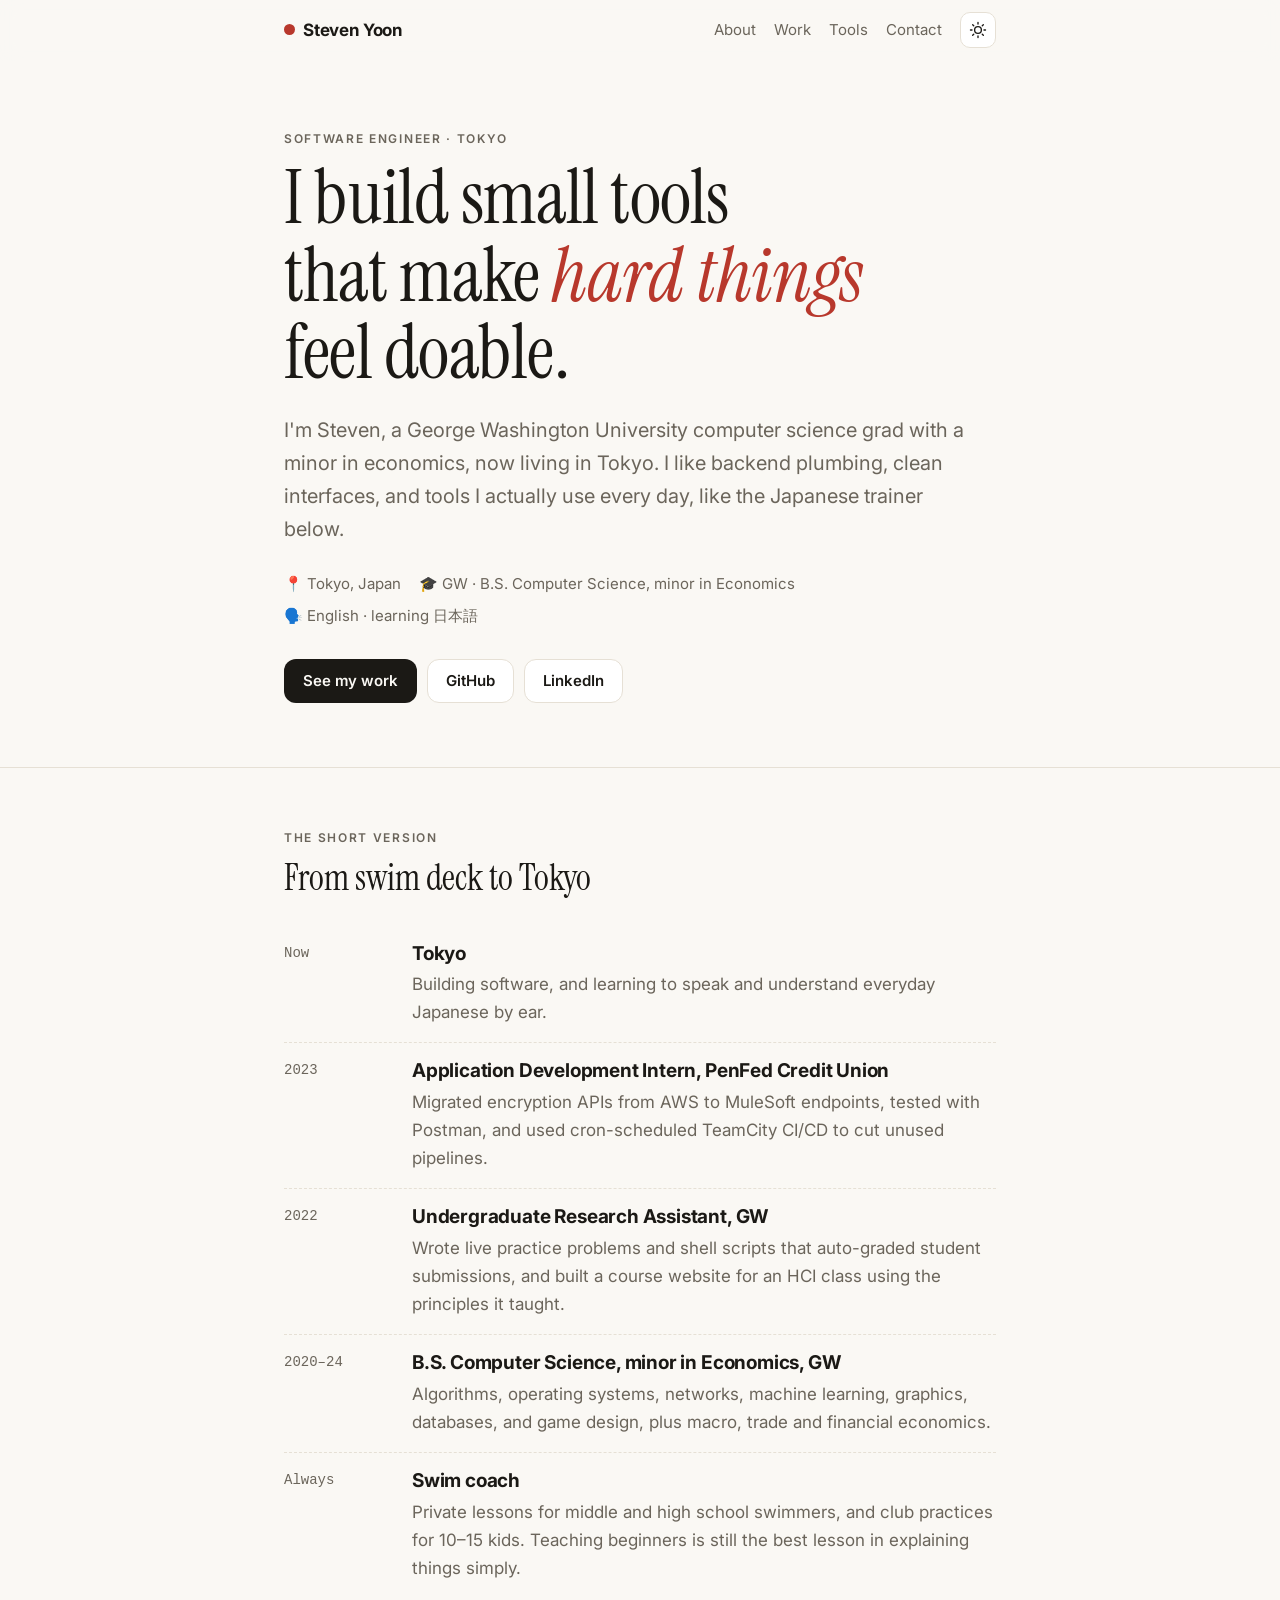
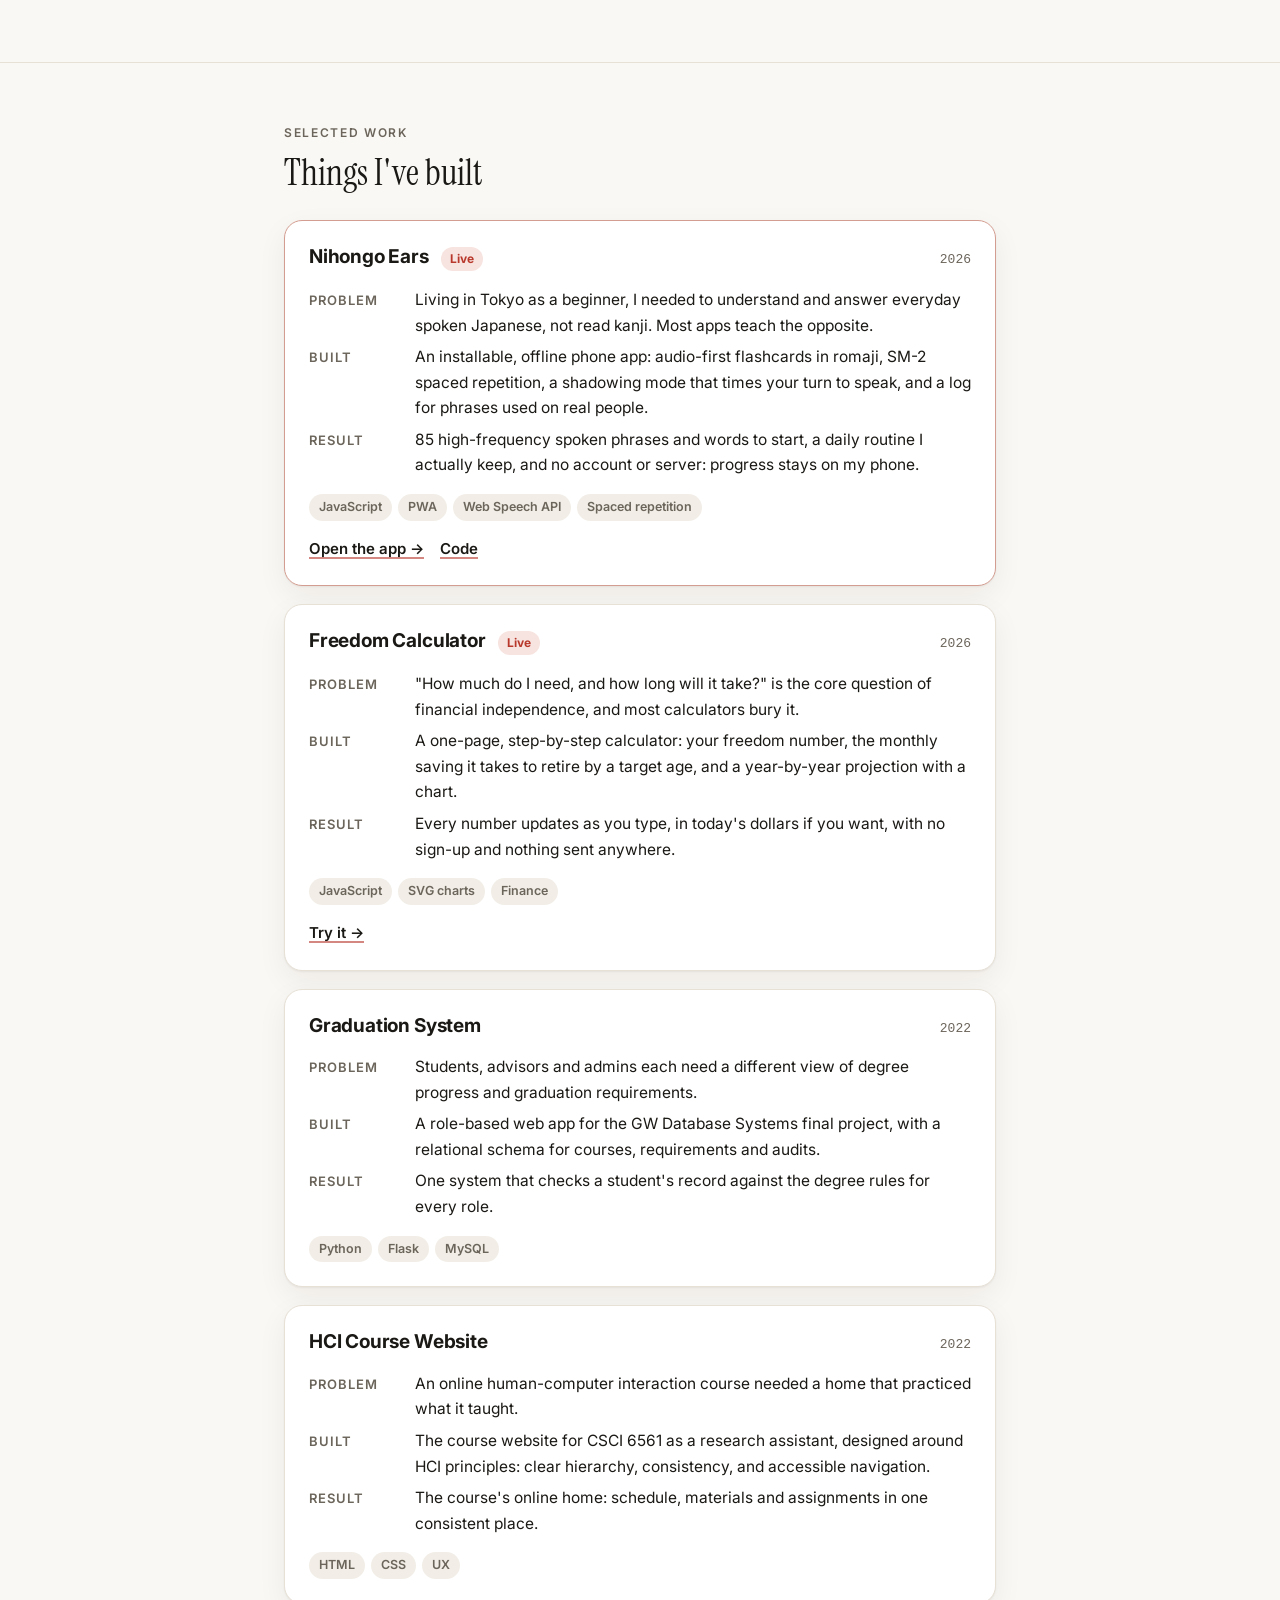
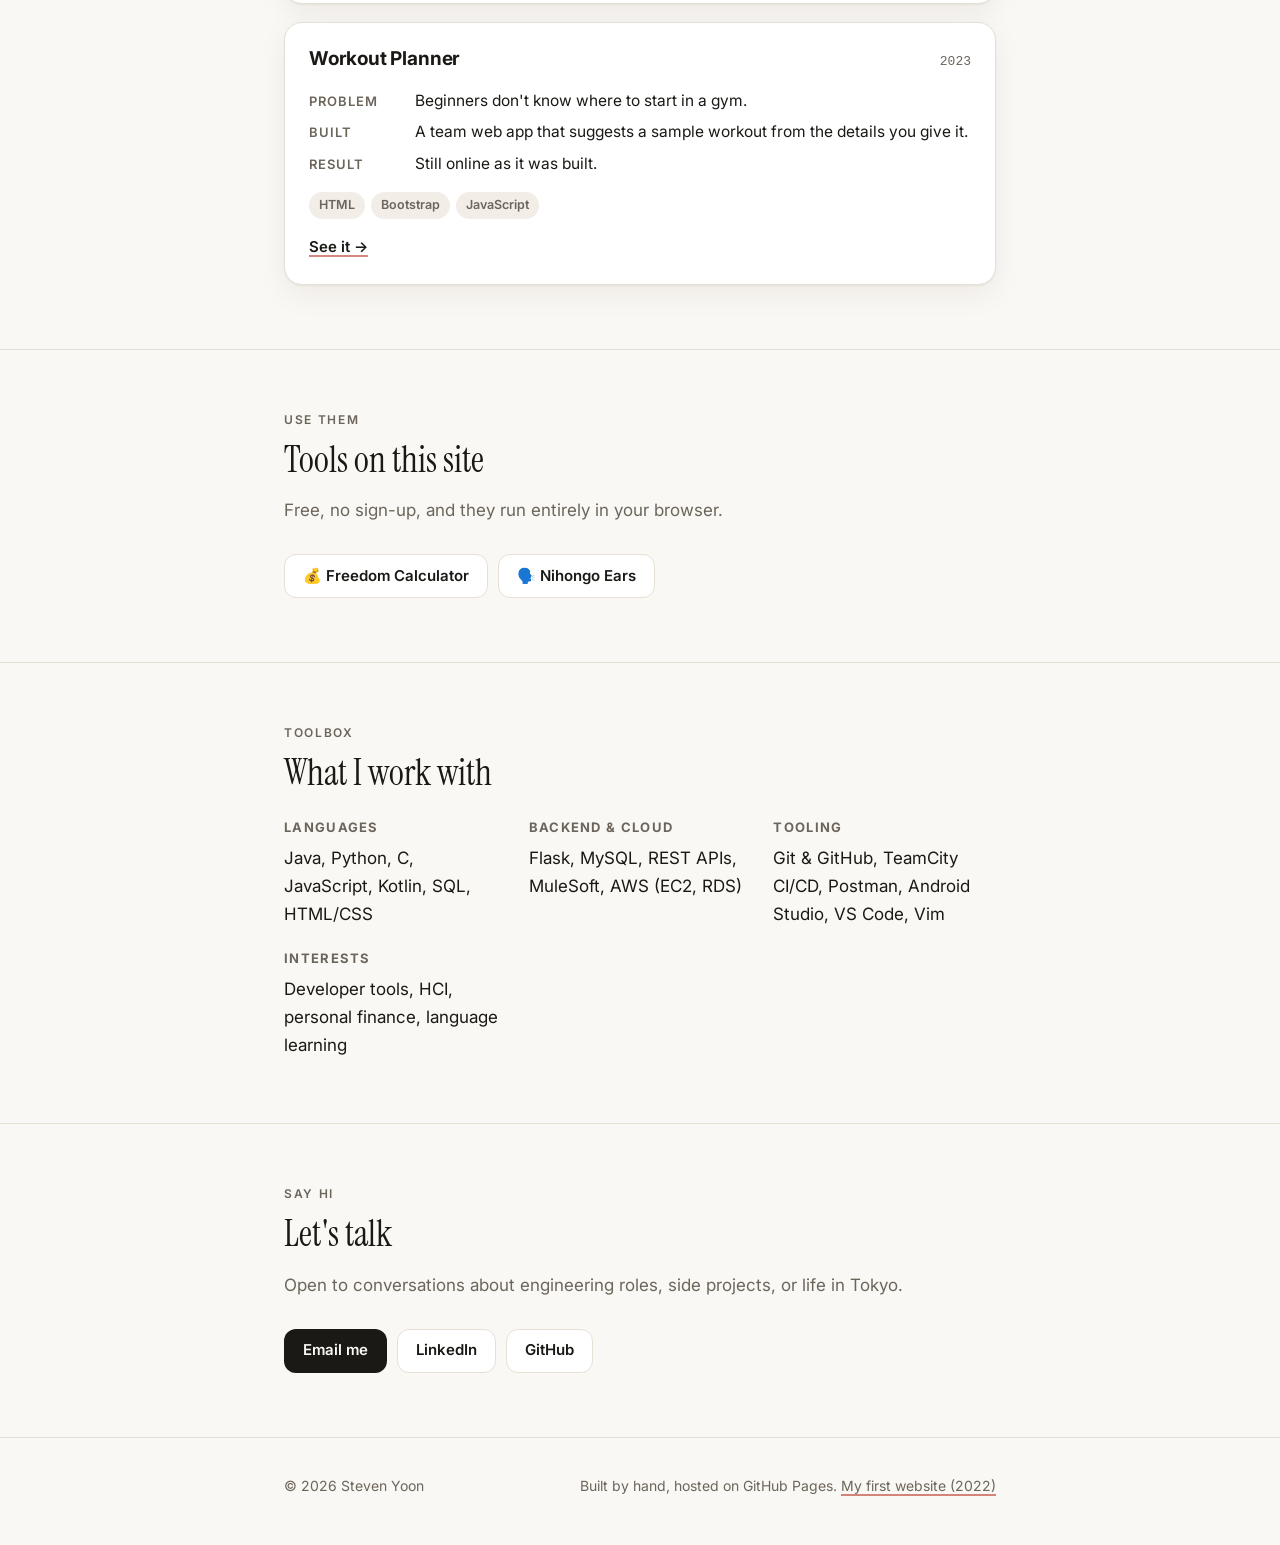
==== index.html @ 12f8f0ef "Revamp the site: new home page and freedom calculator New home page (intro, short timeline, selected" ====
<!doctype html>
<html lang="en">
<head>
  <meta charset="utf-8">
  <meta name="viewport" content="width=device-width, initial-scale=1">
  <title>Steven Yoon</title>
  <meta name="description" content="Steven Yoon: software engineer in Tokyo. GW computer science, small useful tools, and learning Japanese by ear.">
  <meta property="og:title" content="Steven Yoon">
  <meta property="og:description" content="Software engineer in Tokyo. Small useful tools, and learning Japanese by ear.">
  <meta property="og:type" content="website">
  <meta property="og:url" content="https://syoon291.github.io/">
  <link rel="icon" href="favicon.svg" type="image/svg+xml">
  <link rel="preconnect" href="https://fonts.googleapis.com">
  <link rel="preconnect" href="https://fonts.gstatic.com" crossorigin>
  <link rel="stylesheet" href="https://fonts.googleapis.com/css2?family=Instrument+Serif:ital@0;1&family=Inter:wght@400;500;600;700&display=swap">
  <link rel="stylesheet" href="site.css">
  <script src="site.js" defer></script>
</head>
<body>
  <header class="nav">
    <div class="wrap">
      <a class="name" href="#top"><i aria-hidden="true"></i>Steven Yoon</a>
      <nav class="links" aria-label="Sections">
        <a href="#about">About</a>
        <a href="#work">Work</a>
        <a href="#tools">Tools</a>
        <a href="#contact">Contact</a>
      </nav>
      <button class="theme-btn" type="button" aria-label="Switch light or dark theme" data-theme-toggle>
        <svg viewBox="0 0 24 24" aria-hidden="true"><circle cx="12" cy="12" r="4.5"/><path d="M12 2v2M12 20v2M4.9 4.9l1.4 1.4M17.7 17.7l1.4 1.4M2 12h2M20 12h2M4.9 19.1l1.4-1.4M17.7 6.3l1.4-1.4"/></svg>
      </button>
    </div>
  </header>

  <main id="top">
    <section class="hero">
      <div class="wrap">
        <p class="eyebrow">Software engineer · Tokyo</p>
        <h1 class="display">I build small tools<br>that make <em>hard things</em><br>feel doable.</h1>
        <!-- TODO: replace with your current role and company, e.g. "Software engineer at ___ in Tokyo." -->
        <p class="lede">I'm Steven, a George Washington University computer science grad with a minor in economics, now living in Tokyo. I like backend plumbing, clean interfaces, and tools I actually use every day, like the Japanese trainer below.</p>
        <div class="meta">
          <span>📍 Tokyo, Japan</span>
          <span>🎓 GW · B.S. Computer Science, minor in Economics</span>
          <span>🗣️ English · learning 日本語</span>
        </div>
        <div class="cta">
          <a class="btn primary" href="#work">See my work</a>
          <a class="btn" href="https://github.com/syoon291">GitHub</a>
          <a class="btn" href="https://www.linkedin.com/in/syoon291">LinkedIn</a>
        </div>
      </div>
    </section>

    <section id="about">
      <div class="wrap">
        <p class="eyebrow">The short version</p>
        <h2>From swim deck to Tokyo</h2>
        <ol class="timeline">
          <!-- TODO: add your current role as the newest entry -->
          <li>
            <span class="when">Now</span>
            <div><h3>Tokyo</h3><p>Building software, and learning to speak and understand everyday Japanese by ear.</p></div>
          </li>
          <li>
            <span class="when">2023</span>
            <div><h3>Application Development Intern, PenFed Credit Union</h3><p>Migrated encryption APIs from AWS to MuleSoft endpoints, tested with Postman, and used cron-scheduled TeamCity CI/CD to cut unused pipelines.</p></div>
          </li>
          <li>
            <span class="when">2022</span>
            <div><h3>Undergraduate Research Assistant, GW</h3><p>Wrote live practice problems and shell scripts that auto-graded student submissions, and built a course website for an HCI class using the principles it taught.</p></div>
          </li>
          <!-- TODO: confirm graduation year -->
          <li>
            <span class="when">2020–24</span>
            <div><h3>B.S. Computer Science, minor in Economics, GW</h3><p>Algorithms, operating systems, networks, machine learning, graphics, databases, and game design, plus macro, trade and financial economics.</p></div>
          </li>
          <li>
            <span class="when">Always</span>
            <div><h3>Swim coach</h3><p>Private lessons for middle and high school swimmers, and club practices for 10–15 kids. Teaching beginners is still the best lesson in explaining things simply.</p></div>
          </li>
        </ol>
      </div>
    </section>

    <section id="work">
      <div class="wrap">
        <p class="eyebrow">Selected work</p>
        <h2>Things I've built</h2>
        <div class="projects">

          <article class="project featured">
            <div class="top"><h3>Nihongo Ears</h3><span class="badge">Live</span><span class="year">2026</span></div>
            <dl>
              <dt>Problem</dt><dd>Living in Tokyo as a beginner, I needed to understand and answer everyday spoken Japanese, not read kanji. Most apps teach the opposite.</dd>
              <dt>Built</dt><dd>An installable, offline phone app: audio-first flashcards in romaji, SM-2 spaced repetition, a shadowing mode that times your turn to speak, and a log for phrases used on real people.</dd>
              <dt>Result</dt><dd>85 high-frequency spoken phrases and words to start, a daily routine I actually keep, and no account or server: progress stays on my phone.</dd>
            </dl>
            <div class="tags"><span class="tag">JavaScript</span><span class="tag">PWA</span><span class="tag">Web Speech API</span><span class="tag">Spaced repetition</span></div>
            <div class="links-row"><a href="https://syoon291.github.io/nihongo/">Open the app →</a><a href="https://github.com/syoon291/nihongo">Code</a></div>
          </article>

          <article class="project">
            <div class="top"><h3>Freedom Calculator</h3><span class="badge">Live</span><span class="year">2026</span></div>
            <dl>
              <dt>Problem</dt><dd>"How much do I need, and how long will it take?" is the core question of financial independence, and most calculators bury it.</dd>
              <dt>Built</dt><dd>A one-page, step-by-step calculator: your freedom number, the monthly saving it takes to retire by a target age, and a year-by-year projection with a chart.</dd>
              <dt>Result</dt><dd>Every number updates as you type, in today's dollars if you want, with no sign-up and nothing sent anywhere.</dd>
            </dl>
            <div class="tags"><span class="tag">JavaScript</span><span class="tag">SVG charts</span><span class="tag">Finance</span></div>
            <div class="links-row"><a href="tools/freedom/">Try it →</a></div>
          </article>

          <article class="project">
            <!-- TODO: add a measurable outcome (grade, users, queries) if you have one -->
            <div class="top"><h3>Graduation System</h3><span class="year">2022</span></div>
            <dl>
              <dt>Problem</dt><dd>Students, advisors and admins each need a different view of degree progress and graduation requirements.</dd>
              <dt>Built</dt><dd>A role-based web app for the GW Database Systems final project, with a relational schema for courses, requirements and audits.</dd>
              <dt>Result</dt><dd>One system that checks a student's record against the degree rules for every role.</dd>
            </dl>
            <div class="tags"><span class="tag">Python</span><span class="tag">Flask</span><span class="tag">MySQL</span></div>
          </article>

          <article class="project">
            <div class="top"><h3>HCI Course Website</h3><span class="year">2022</span></div>
            <dl>
              <dt>Problem</dt><dd>An online human-computer interaction course needed a home that practiced what it taught.</dd>
              <dt>Built</dt><dd>The course website for CSCI 6561 as a research assistant, designed around HCI principles: clear hierarchy, consistency, and accessible navigation.</dd>
              <!-- TODO: add how it was used (semesters, number of students) -->
              <dt>Result</dt><dd>The course's online home: schedule, materials and assignments in one consistent place.</dd>
            </dl>
            <div class="tags"><span class="tag">HTML</span><span class="tag">CSS</span><span class="tag">UX</span></div>
          </article>

          <article class="project">
            <div class="top"><h3>Workout Planner</h3><span class="year">2023</span></div>
            <dl>
              <dt>Problem</dt><dd>Beginners don't know where to start in a gym.</dd>
              <dt>Built</dt><dd>A team web app that suggests a sample workout from the details you give it.</dd>
              <dt>Result</dt><dd>Still online as it was built.</dd>
            </dl>
            <div class="tags"><span class="tag">HTML</span><span class="tag">Bootstrap</span><span class="tag">JavaScript</span></div>
            <div class="links-row"><a href="workout/">See it →</a></div>
          </article>

        </div>
      </div>
    </section>

    <section id="tools">
      <div class="wrap">
        <p class="eyebrow">Use them</p>
        <h2>Tools on this site</h2>
        <p class="muted">Free, no sign-up, and they run entirely in your browser.</p>
        <div class="cta">
          <a class="btn" href="tools/freedom/">💰 Freedom Calculator</a>
          <a class="btn" href="https://syoon291.github.io/nihongo/">🗣️ Nihongo Ears</a>
        </div>
      </div>
    </section>

    <section id="skills">
      <div class="wrap">
        <p class="eyebrow">Toolbox</p>
        <h2>What I work with</h2>
        <div class="skills">
          <div><h3>Languages</h3><p>Java, Python, C, JavaScript, Kotlin, SQL, HTML/CSS</p></div>
          <div><h3>Backend & cloud</h3><p>Flask, MySQL, REST APIs, MuleSoft, AWS (EC2, RDS)</p></div>
          <div><h3>Tooling</h3><p>Git & GitHub, TeamCity CI/CD, Postman, Android Studio, VS Code, Vim</p></div>
          <div><h3>Interests</h3><p>Developer tools, HCI, personal finance, language learning</p></div>
        </div>
      </div>
    </section>

    <section id="contact">
      <div class="wrap">
        <p class="eyebrow">Say hi</p>
        <h2>Let's talk</h2>
        <!-- TODO: confirm this is the email you want public (your GW address may be retired) -->
        <p class="muted">Open to conversations about engineering roles, side projects, or life in Tokyo.</p>
        <div class="cta">
          <a class="btn primary" href="mailto:syoon291@gwu.edu">Email me</a>
          <a class="btn" href="https://www.linkedin.com/in/syoon291">LinkedIn</a>
          <a class="btn" href="https://github.com/syoon291">GitHub</a>
        </div>
      </div>
    </section>
  </main>

  <footer>
    <div class="wrap">
      <span>© <span data-year>2026</span> Steven Yoon</span>
      <span>Built by hand, hosted on GitHub Pages. <a href="https://syoon291.github.io/myWebsite/">My first website (2022)</a></span>
    </div>
  </footer>
</body>
</html>
---- site.css ----
:root {
  --bg: #faf8f4;
  --surface: #ffffff;
  --surface-2: #f2eee7;
  --ink: #1b1915;
  --muted: #6b655b;
  --line: #e6e0d5;
  --accent: #b8382c;
  --accent-ink: #ffffff;
  --accent-soft: #f7e3df;
  --good: #2d7a50;
  --chart-2: #8a8174;
  --shadow: 0 1px 2px rgba(27, 25, 21, .05), 0 10px 30px rgba(27, 25, 21, .06);
  --serif: "Instrument Serif", Georgia, "Times New Roman", serif;
  --sans: "Inter", -apple-system, BlinkMacSystemFont, "Segoe UI", Roboto, Arial, sans-serif;
  --mono: ui-monospace, "SF Mono", Menlo, Consolas, monospace;
  color-scheme: light;
}
@media (prefers-color-scheme: dark) {
  :root:not([data-theme="light"]) {
    --bg: #12110f;
    --surface: #1b1a17;
    --surface-2: #24221e;
    --ink: #f1ece4;
    --muted: #a39b8e;
    --line: #34312b;
    --accent: #f07264;
    --accent-ink: #1a0c0a;
    --accent-soft: #3a2320;
    --good: #6cc492;
    --chart-2: #8f877a;
    --shadow: 0 1px 2px rgba(0, 0, 0, .35), 0 10px 30px rgba(0, 0, 0, .3);
    color-scheme: dark;
  }
}
:root[data-theme="dark"] {
  --bg: #12110f;
  --surface: #1b1a17;
  --surface-2: #24221e;
  --ink: #f1ece4;
  --muted: #a39b8e;
  --line: #34312b;
  --accent: #f07264;
  --accent-ink: #1a0c0a;
  --accent-soft: #3a2320;
  --good: #6cc492;
  --chart-2: #8f877a;
  --shadow: 0 1px 2px rgba(0, 0, 0, .35), 0 10px 30px rgba(0, 0, 0, .3);
  color-scheme: dark;
}

* { box-sizing: border-box; }
html { -webkit-text-size-adjust: 100%; scroll-behavior: smooth; }
body {
  margin: 0; background: var(--bg); color: var(--ink);
  font: 17px/1.65 var(--sans); -webkit-font-smoothing: antialiased;
}
a { color: inherit; text-decoration-color: color-mix(in srgb, var(--accent) 60%, transparent); text-underline-offset: 3px; text-decoration-thickness: 1.5px; }
a:hover { color: var(--accent); }
:focus-visible { outline: 3px solid color-mix(in srgb, var(--accent) 55%, transparent); outline-offset: 3px; border-radius: 6px; }
img { max-width: 100%; }

.wrap { max-width: 760px; margin: 0 auto; padding: 0 24px; }
@media (max-width: 480px) { .wrap { padding: 0 16px; } body { font-size: 16px; } }

/* ---------- nav ---------- */
.nav { position: sticky; top: 0; z-index: 10; background: color-mix(in srgb, var(--bg) 85%, transparent); backdrop-filter: blur(10px); -webkit-backdrop-filter: blur(10px); border-bottom: 1px solid transparent; }
.nav.scrolled { border-bottom-color: var(--line); }
.nav .wrap { display: flex; align-items: center; gap: 18px; height: 60px; }
.nav .name { font-weight: 700; text-decoration: none; letter-spacing: -.01em; display: flex; align-items: center; gap: 8px; }
.nav .name i { width: 11px; height: 11px; border-radius: 50%; background: var(--accent); display: inline-block; }
.nav .links { margin-left: auto; display: flex; gap: 18px; font-size: 15px; }
.nav .links a { text-decoration: none; color: var(--muted); }
.nav .links a:hover { color: var(--ink); }
.theme-btn { border: 1px solid var(--line); background: var(--surface); color: var(--ink); width: 36px; height: 36px; border-radius: 10px; display: grid; place-items: center; cursor: pointer; }
.theme-btn svg { width: 18px; height: 18px; fill: none; stroke: currentColor; stroke-width: 1.8; stroke-linecap: round; }
@media (max-width: 560px) { .nav .links { display: none; } .nav .theme-btn { margin-left: auto; } }

/* ---------- type ---------- */
.display { font-family: var(--serif); font-weight: 400; font-size: clamp(44px, 9vw, 76px); line-height: 1.02; letter-spacing: -.01em; margin: 0; }
.display em { color: var(--accent); font-style: italic; }
h2 { font-family: var(--serif); font-weight: 400; font-size: 36px; line-height: 1.1; margin: 0 0 6px; }
h3 { font-size: 19px; line-height: 1.3; margin: 0; letter-spacing: -.01em; }
.eyebrow { font: 600 12px/1 var(--sans); letter-spacing: .14em; text-transform: uppercase; color: var(--muted); margin: 0 0 14px; }
.lede { font-size: 20px; color: var(--muted); max-width: 34em; margin: 22px 0 0; }
.muted { color: var(--muted); }
.small { font-size: 14px; }

section { padding: 64px 0; border-top: 1px solid var(--line); }
.hero { padding: 72px 0 64px; border-top: 0; }
.hero .meta { display: flex; flex-wrap: wrap; gap: 8px 18px; margin-top: 26px; font-size: 15px; color: var(--muted); }
.hero .meta span { display: inline-flex; align-items: center; gap: 6px; }
.cta { display: flex; flex-wrap: wrap; gap: 10px; margin-top: 30px; }
.btn { display: inline-flex; align-items: center; gap: 8px; min-height: 44px; padding: 0 18px; border-radius: 12px; border: 1px solid var(--line); background: var(--surface); font-weight: 600; font-size: 15px; text-decoration: none; color: var(--ink); cursor: pointer; }
.btn:hover { color: var(--ink); border-color: color-mix(in srgb, var(--ink) 30%, var(--line)); }
.btn.primary { background: var(--ink); color: var(--bg); border-color: transparent; }
.btn.primary:hover { color: var(--bg); opacity: .9; }

/* ---------- timeline ---------- */
.timeline { list-style: none; margin: 28px 0 0; padding: 0; }
.timeline li { display: grid; grid-template-columns: 110px 1fr; gap: 18px; padding: 16px 0; border-top: 1px dashed var(--line); }
.timeline li:first-child { border-top: 0; }
.timeline .when { font: 500 14px/1.7 var(--mono); color: var(--muted); }
.timeline p { margin: 4px 0 0; color: var(--muted); }
@media (max-width: 520px) { .timeline li { grid-template-columns: 1fr; gap: 2px; } }

/* ---------- projects ---------- */
.projects { display: grid; gap: 18px; margin-top: 28px; }
.project { background: var(--surface); border: 1px solid var(--line); border-radius: 18px; padding: 24px; box-shadow: var(--shadow); }
.project .top { display: flex; align-items: baseline; gap: 12px; flex-wrap: wrap; }
.project .year { font: 500 13px var(--mono); color: var(--muted); margin-left: auto; }
.project dl { display: grid; grid-template-columns: 92px 1fr; gap: 6px 14px; margin: 16px 0 0; font-size: 15.5px; }
.project dt { font-weight: 600; color: var(--muted); font-size: 13px; text-transform: uppercase; letter-spacing: .08em; padding-top: 3px; }
.project dd { margin: 0; }
@media (max-width: 520px) { .project dl { grid-template-columns: 1fr; gap: 0; } .project dd { margin-bottom: 10px; } }
.tags { display: flex; flex-wrap: wrap; gap: 6px; margin-top: 16px; }
.tag { font-size: 12.5px; font-weight: 600; padding: 3px 10px; border-radius: 99px; background: var(--surface-2); color: var(--muted); }
.links-row { display: flex; flex-wrap: wrap; gap: 16px; margin-top: 16px; font-size: 15px; font-weight: 600; }
.project.featured { border-color: color-mix(in srgb, var(--accent) 40%, var(--line)); }
.badge { font-size: 12px; font-weight: 700; padding: 2px 9px; border-radius: 99px; background: var(--accent-soft); color: var(--accent); }

/* ---------- skills ---------- */
.skills { display: grid; grid-template-columns: repeat(auto-fit, minmax(200px, 1fr)); gap: 22px; margin-top: 26px; }
.skills h3 { font-size: 13px; text-transform: uppercase; letter-spacing: .1em; color: var(--muted); margin-bottom: 8px; }
.skills p { margin: 0; }

/* ---------- footer ---------- */
footer { border-top: 1px solid var(--line); padding: 36px 0 48px; color: var(--muted); font-size: 14px; }
footer .wrap { display: flex; flex-wrap: wrap; gap: 12px 24px; justify-content: space-between; }

/* ---------- calculator ---------- */
.calc section { padding: 40px 0; }
.calc .step { font: 500 13px var(--mono); color: var(--accent); margin: 0 0 6px; }
.fields { display: grid; grid-template-columns: repeat(auto-fit, minmax(210px, 1fr)); gap: 16px; margin-top: 18px; }
.field label { display: block; font-size: 14px; font-weight: 600; margin-bottom: 6px; }
.input { display: flex; align-items: center; border: 1px solid var(--line); border-radius: 12px; background: var(--surface); padding: 0 12px; min-height: 48px; }
.input:focus-within { outline: 3px solid color-mix(in srgb, var(--accent) 45%, transparent); outline-offset: 1px; }
.input span { color: var(--muted); font-size: 15px; white-space: nowrap; }
.input input { flex: 1; min-width: 0; border: 0; background: transparent; font: 600 18px var(--sans); color: var(--ink); padding: 10px 6px; outline: none; }
.check { display: flex; gap: 10px; align-items: center; margin-top: 16px; font-size: 15px; }
.check input { width: 20px; height: 20px; accent-color: var(--accent); }
.seg { display: inline-grid; grid-auto-flow: column; background: var(--surface-2); padding: 3px; border-radius: 11px; gap: 3px; }
.seg button { border: 0; background: transparent; padding: 6px 12px; border-radius: 8px; font: 600 13px var(--sans); color: var(--muted); cursor: pointer; }
.seg button[aria-pressed="true"] { background: var(--surface); color: var(--ink); box-shadow: var(--shadow); }
.result { margin-top: 20px; background: var(--surface); border: 1px solid var(--line); border-radius: 16px; padding: 18px 20px; box-shadow: var(--shadow); }
.result .big { font: 400 44px/1.1 var(--serif); letter-spacing: -.01em; }
.result.grid { display: grid; grid-template-columns: repeat(auto-fit, minmax(150px, 1fr)); gap: 14px; }
.result.grid b { display: block; font-size: 22px; letter-spacing: -.01em; }
.result.grid span { font-size: 13px; color: var(--muted); }
.note { margin-top: 14px; padding: 12px 14px; border-left: 3px solid var(--accent); background: var(--accent-soft); border-radius: 0 10px 10px 0; font-size: 15px; }
.split { height: 12px; border-radius: 99px; overflow: hidden; display: flex; margin-top: 14px; background: var(--surface-2); }
.split i { display: block; height: 100%; }
.legend { display: flex; gap: 16px; flex-wrap: wrap; font-size: 13.5px; color: var(--muted); margin-top: 8px; }
.legend i { display: inline-block; width: 10px; height: 10px; border-radius: 3px; margin-right: 6px; vertical-align: -1px; }
.chart { width: 100%; height: auto; display: block; margin-top: 18px; }
.table-wrap { overflow-x: auto; margin-top: 18px; border: 1px solid var(--line); border-radius: 14px; background: var(--surface); max-height: 460px; }
table { width: 100%; border-collapse: collapse; font-size: 14.5px; font-variant-numeric: tabular-nums; }
th, td { padding: 10px 14px; text-align: right; white-space: nowrap; border-bottom: 1px solid var(--line); }
th:first-child, td:first-child, th:nth-child(2), td:nth-child(2) { text-align: left; }
thead th { position: sticky; top: 0; background: var(--surface-2); font-size: 12px; text-transform: uppercase; letter-spacing: .08em; color: var(--muted); }
tr.hit td { background: var(--accent-soft); font-weight: 700; }
tr.hit td:first-child::after { content: " ★"; color: var(--accent); }
.linkish { border: 0; background: none; color: var(--accent); font: 600 14px var(--sans); cursor: pointer; padding: 0; text-decoration: underline; text-underline-offset: 3px; }
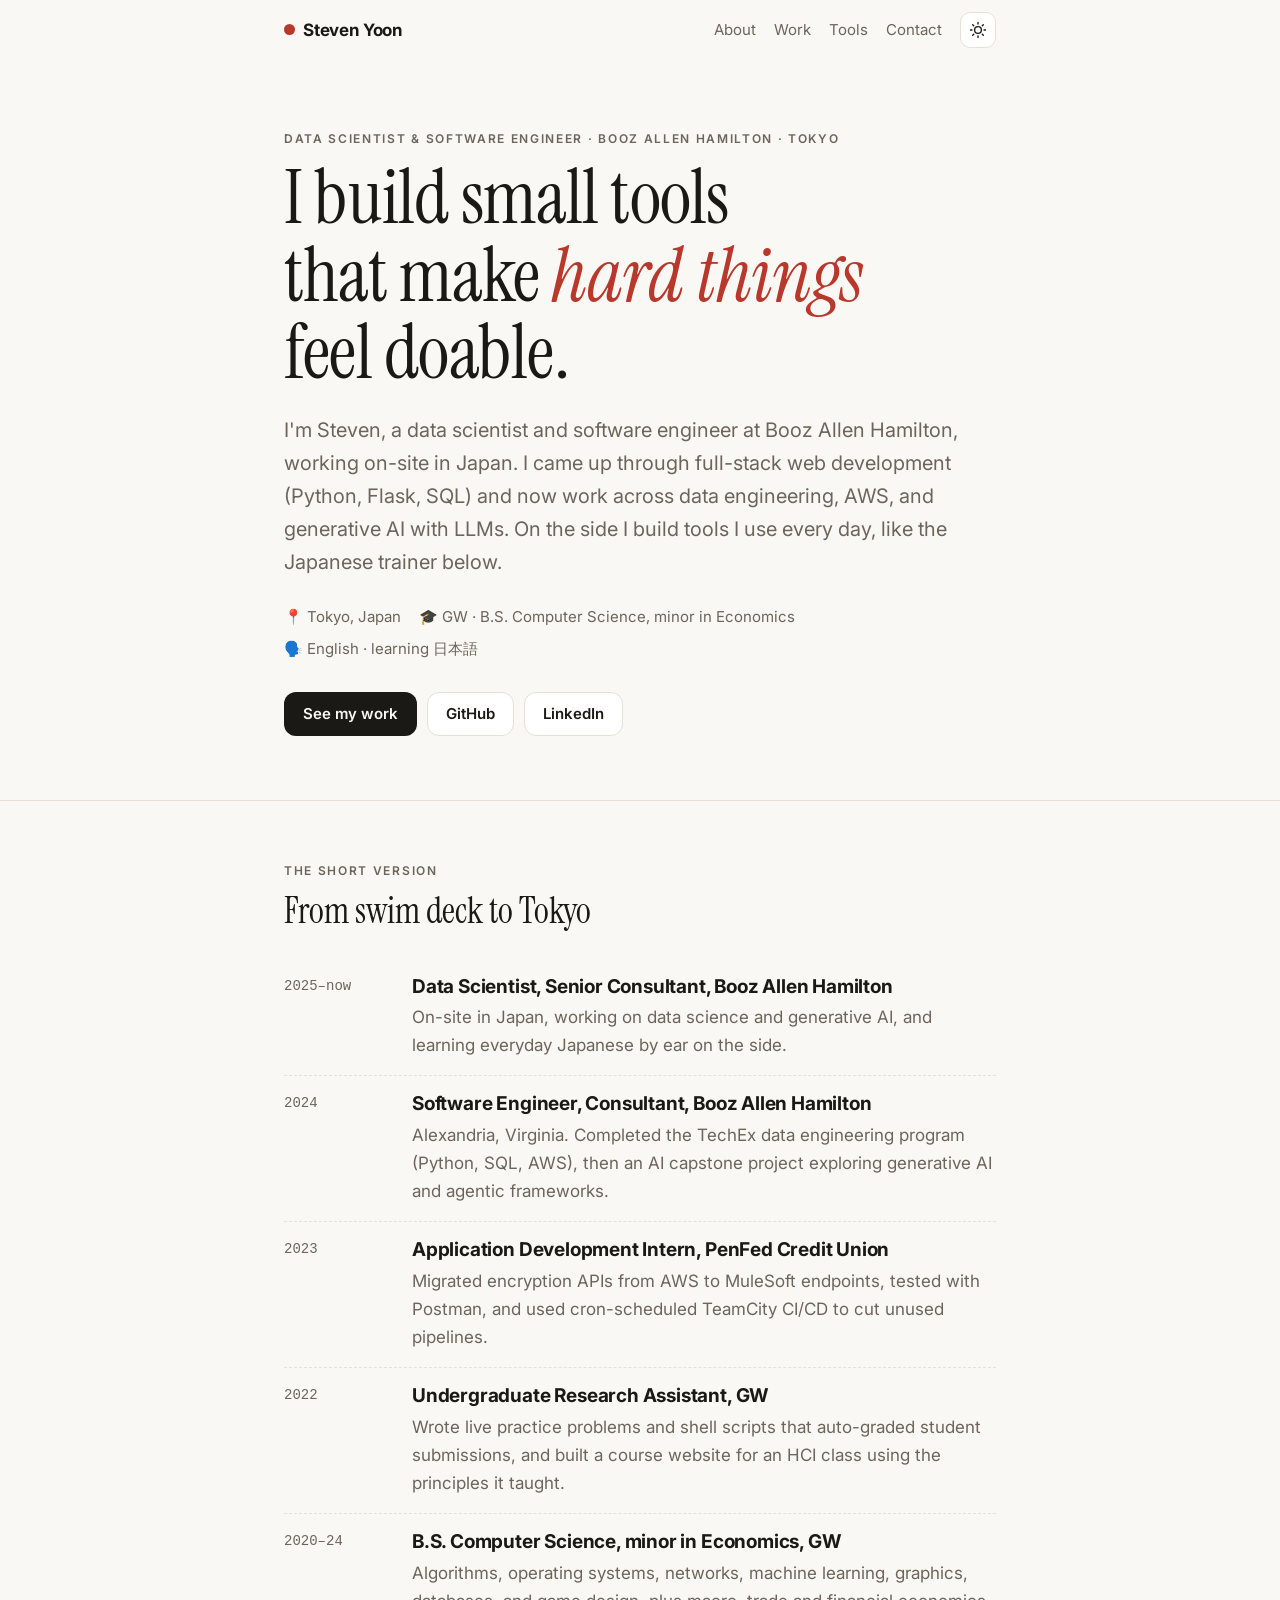
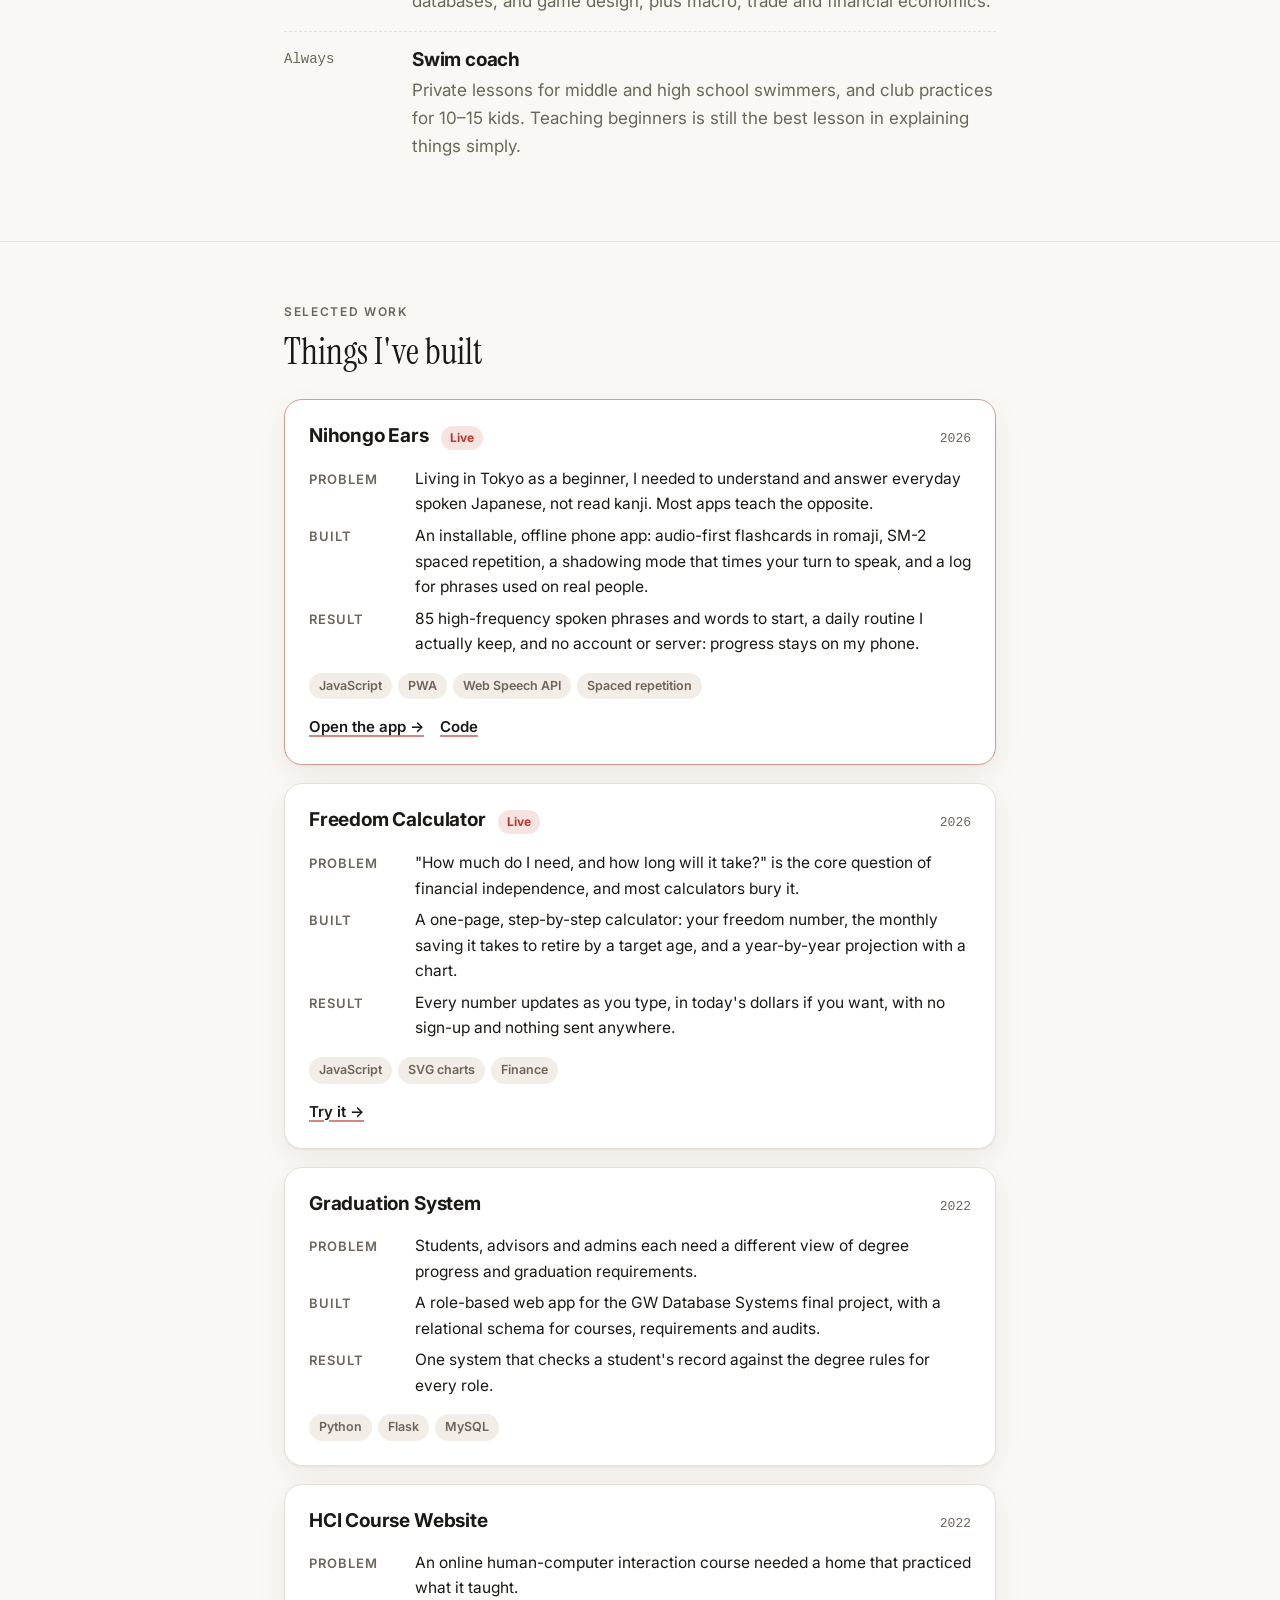
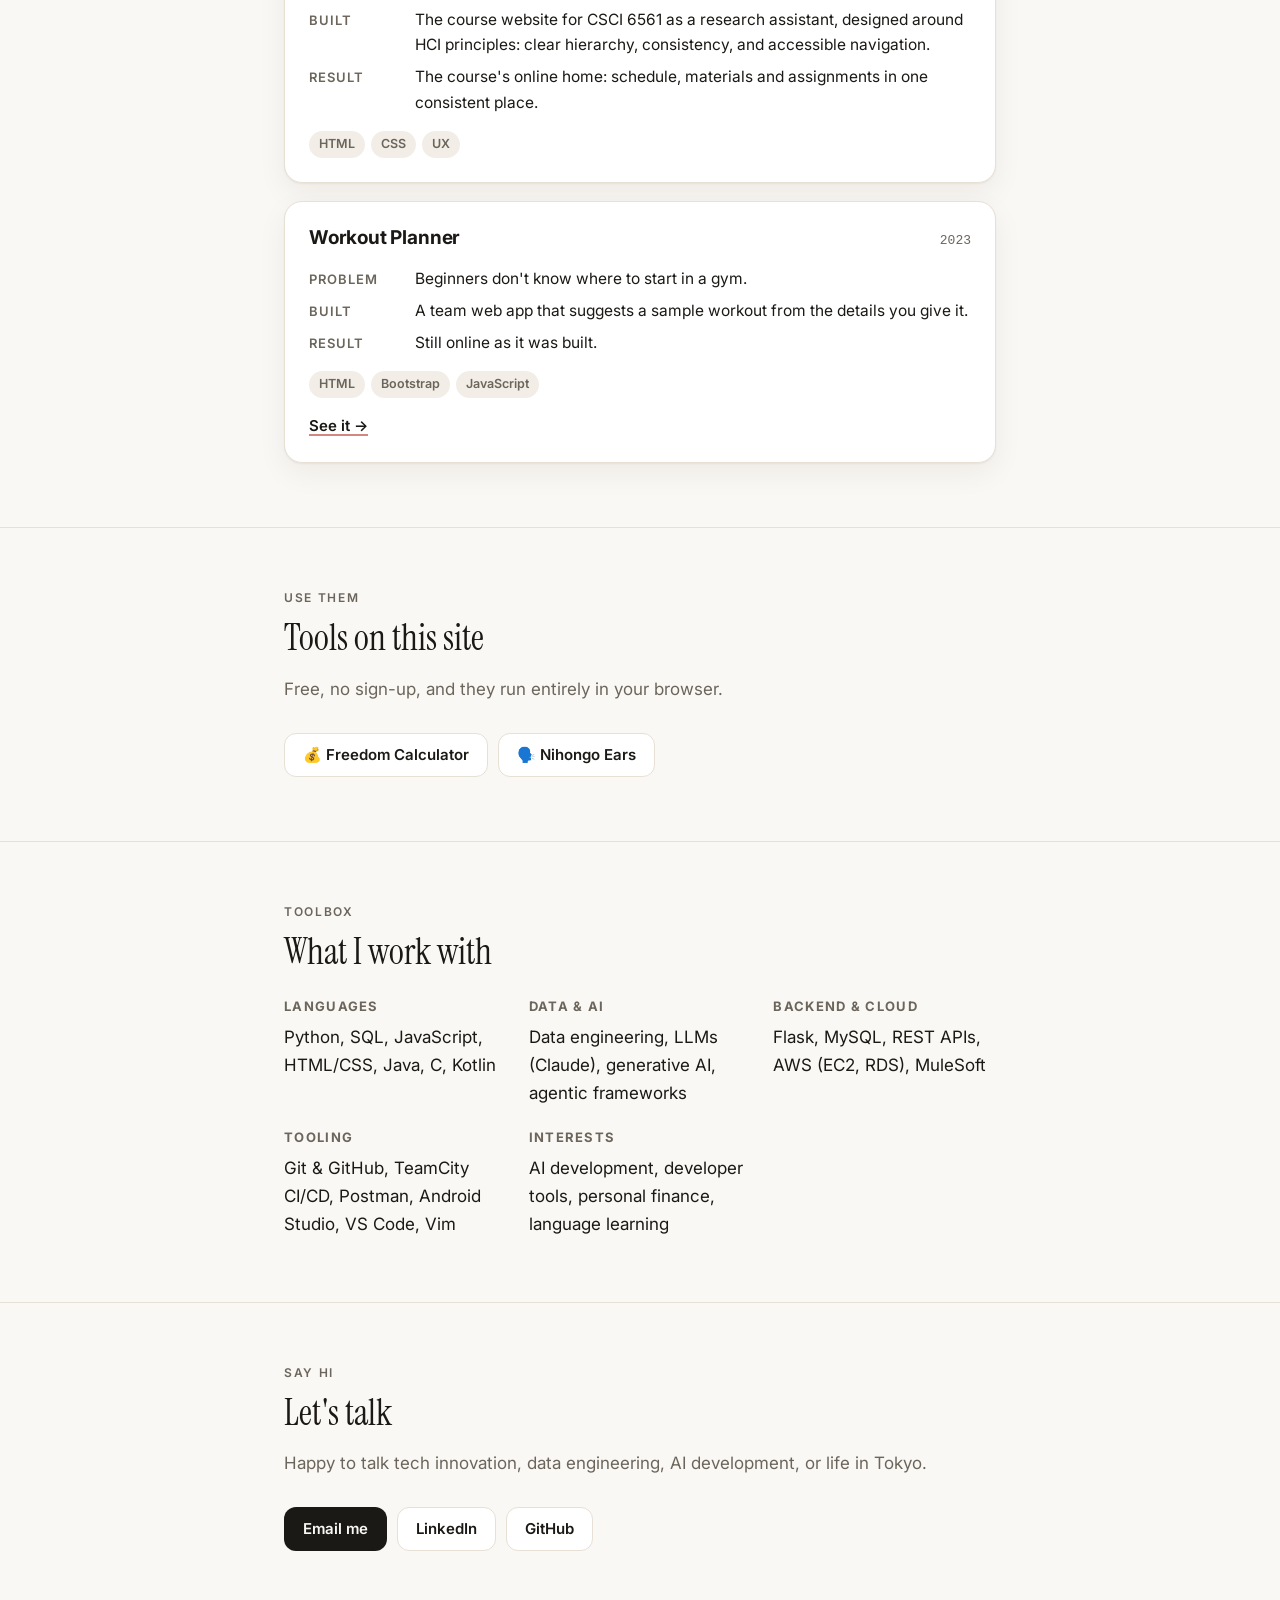
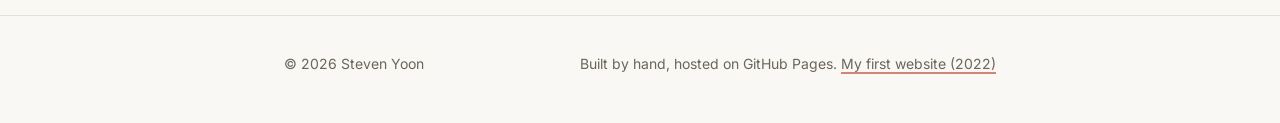
==== commit adcbf8c4: "Update with current Booz Allen Hamilton roles and skills Co-Authored-By: Claude Opus 5.5 <noreply@an" ====
--- a/index.html
+++ b/index.html
@@ -4,9 +4,9 @@
   <meta charset="utf-8">
   <meta name="viewport" content="width=device-width, initial-scale=1">
   <title>Steven Yoon</title>
-  <meta name="description" content="Steven Yoon: software engineer in Tokyo. GW computer science, small useful tools, and learning Japanese by ear.">
+  <meta name="description" content="Steven Yoon: data scientist and software engineer at Booz Allen Hamilton in Tokyo. Full-stack apps, data engineering, generative AI, and small useful tools.">
   <meta property="og:title" content="Steven Yoon">
-  <meta property="og:description" content="Software engineer in Tokyo. Small useful tools, and learning Japanese by ear.">
+  <meta property="og:description" content="Data scientist and software engineer at Booz Allen Hamilton in Tokyo. Data engineering, generative AI, and small useful tools.">
   <meta property="og:type" content="website">
   <meta property="og:url" content="https://syoon291.github.io/">
   <link rel="icon" href="favicon.svg" type="image/svg+xml">
@@ -35,10 +35,9 @@
   <main id="top">
     <section class="hero">
       <div class="wrap">
-        <p class="eyebrow">Software engineer · Tokyo</p>
+        <p class="eyebrow">Data scientist &amp; software engineer · Booz Allen Hamilton · Tokyo</p>
         <h1 class="display">I build small tools<br>that make <em>hard things</em><br>feel doable.</h1>
-        <!-- TODO: replace with your current role and company, e.g. "Software engineer at ___ in Tokyo." -->
-        <p class="lede">I'm Steven, a George Washington University computer science grad with a minor in economics, now living in Tokyo. I like backend plumbing, clean interfaces, and tools I actually use every day, like the Japanese trainer below.</p>
+        <p class="lede">I'm Steven, a data scientist and software engineer at Booz Allen Hamilton, working on-site in Japan. I came up through full-stack web development (Python, Flask, SQL) and now work across data engineering, AWS, and generative AI with LLMs. On the side I build tools I use every day, like the Japanese trainer below.</p>
         <div class="meta">
           <span>📍 Tokyo, Japan</span>
           <span>🎓 GW · B.S. Computer Science, minor in Economics</span>
@@ -57,10 +56,13 @@
         <p class="eyebrow">The short version</p>
         <h2>From swim deck to Tokyo</h2>
         <ol class="timeline">
-          <!-- TODO: add your current role as the newest entry -->
-          <li>
-            <span class="when">Now</span>
-            <div><h3>Tokyo</h3><p>Building software, and learning to speak and understand everyday Japanese by ear.</p></div>
+          <li>
+            <span class="when">2025–now</span>
+            <div><h3>Data Scientist, Senior Consultant, Booz Allen Hamilton</h3><p>On-site in Japan, working on data science and generative AI, and learning everyday Japanese by ear on the side.</p></div>
+          </li>
+          <li>
+            <span class="when">2024</span>
+            <div><h3>Software Engineer, Consultant, Booz Allen Hamilton</h3><p>Alexandria, Virginia. Completed the TechEx data engineering program (Python, SQL, AWS), then an AI capstone project exploring generative AI and agentic frameworks.</p></div>
           </li>
           <li>
             <span class="when">2023</span>
@@ -70,7 +72,6 @@
             <span class="when">2022</span>
             <div><h3>Undergraduate Research Assistant, GW</h3><p>Wrote live practice problems and shell scripts that auto-graded student submissions, and built a course website for an HCI class using the principles it taught.</p></div>
           </li>
-          <!-- TODO: confirm graduation year -->
           <li>
             <span class="when">2020–24</span>
             <div><h3>B.S. Computer Science, minor in Economics, GW</h3><p>Algorithms, operating systems, networks, machine learning, graphics, databases, and game design, plus macro, trade and financial economics.</p></div>
@@ -165,10 +166,11 @@
         <p class="eyebrow">Toolbox</p>
         <h2>What I work with</h2>
         <div class="skills">
-          <div><h3>Languages</h3><p>Java, Python, C, JavaScript, Kotlin, SQL, HTML/CSS</p></div>
-          <div><h3>Backend & cloud</h3><p>Flask, MySQL, REST APIs, MuleSoft, AWS (EC2, RDS)</p></div>
+          <div><h3>Languages</h3><p>Python, SQL, JavaScript, HTML/CSS, Java, C, Kotlin</p></div>
+          <div><h3>Data &amp; AI</h3><p>Data engineering, LLMs (Claude), generative AI, agentic frameworks</p></div>
+          <div><h3>Backend &amp; cloud</h3><p>Flask, MySQL, REST APIs, AWS (EC2, RDS), MuleSoft</p></div>
           <div><h3>Tooling</h3><p>Git & GitHub, TeamCity CI/CD, Postman, Android Studio, VS Code, Vim</p></div>
-          <div><h3>Interests</h3><p>Developer tools, HCI, personal finance, language learning</p></div>
+          <div><h3>Interests</h3><p>AI development, developer tools, personal finance, language learning</p></div>
         </div>
       </div>
     </section>
@@ -178,7 +180,7 @@
         <p class="eyebrow">Say hi</p>
         <h2>Let's talk</h2>
         <!-- TODO: confirm this is the email you want public (your GW address may be retired) -->
-        <p class="muted">Open to conversations about engineering roles, side projects, or life in Tokyo.</p>
+        <p class="muted">Happy to talk tech innovation, data engineering, AI development, or life in Tokyo.</p>
         <div class="cta">
           <a class="btn primary" href="mailto:syoon291@gwu.edu">Email me</a>
           <a class="btn" href="https://www.linkedin.com/in/syoon291">LinkedIn</a>
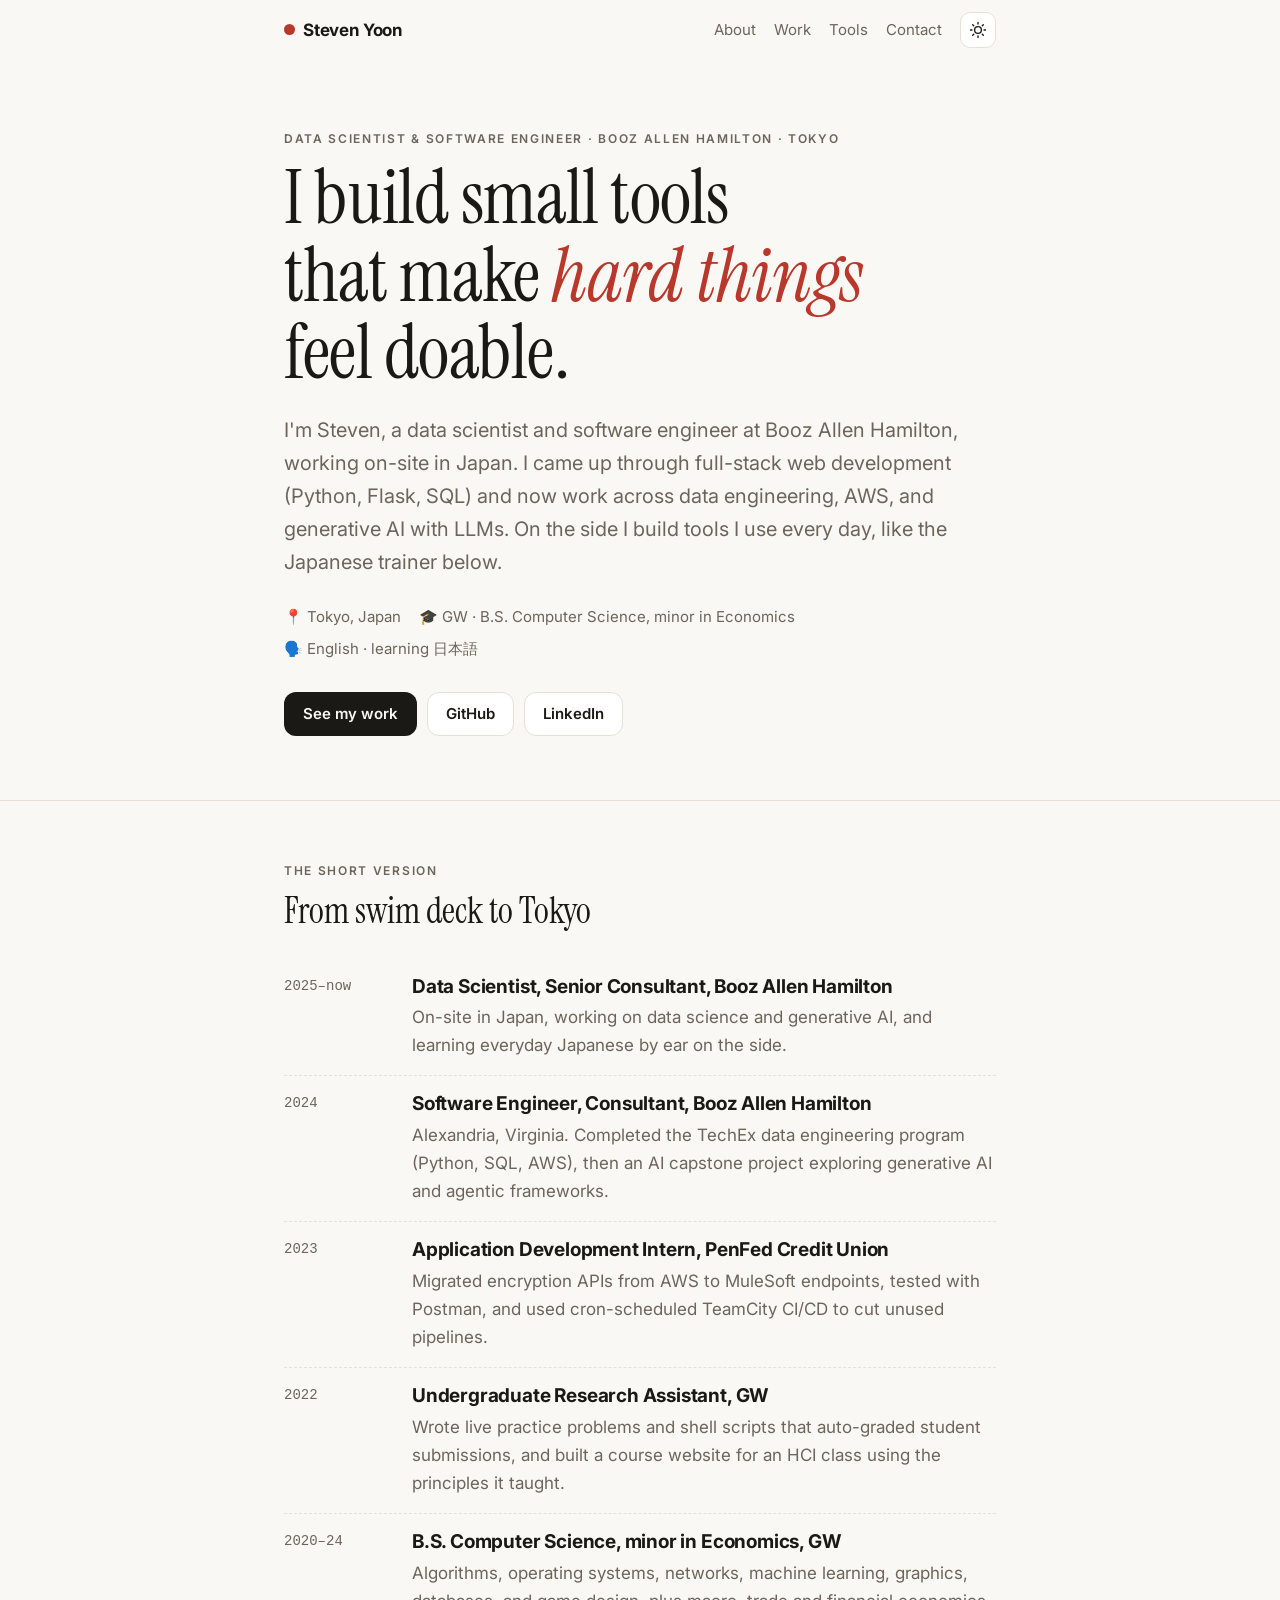
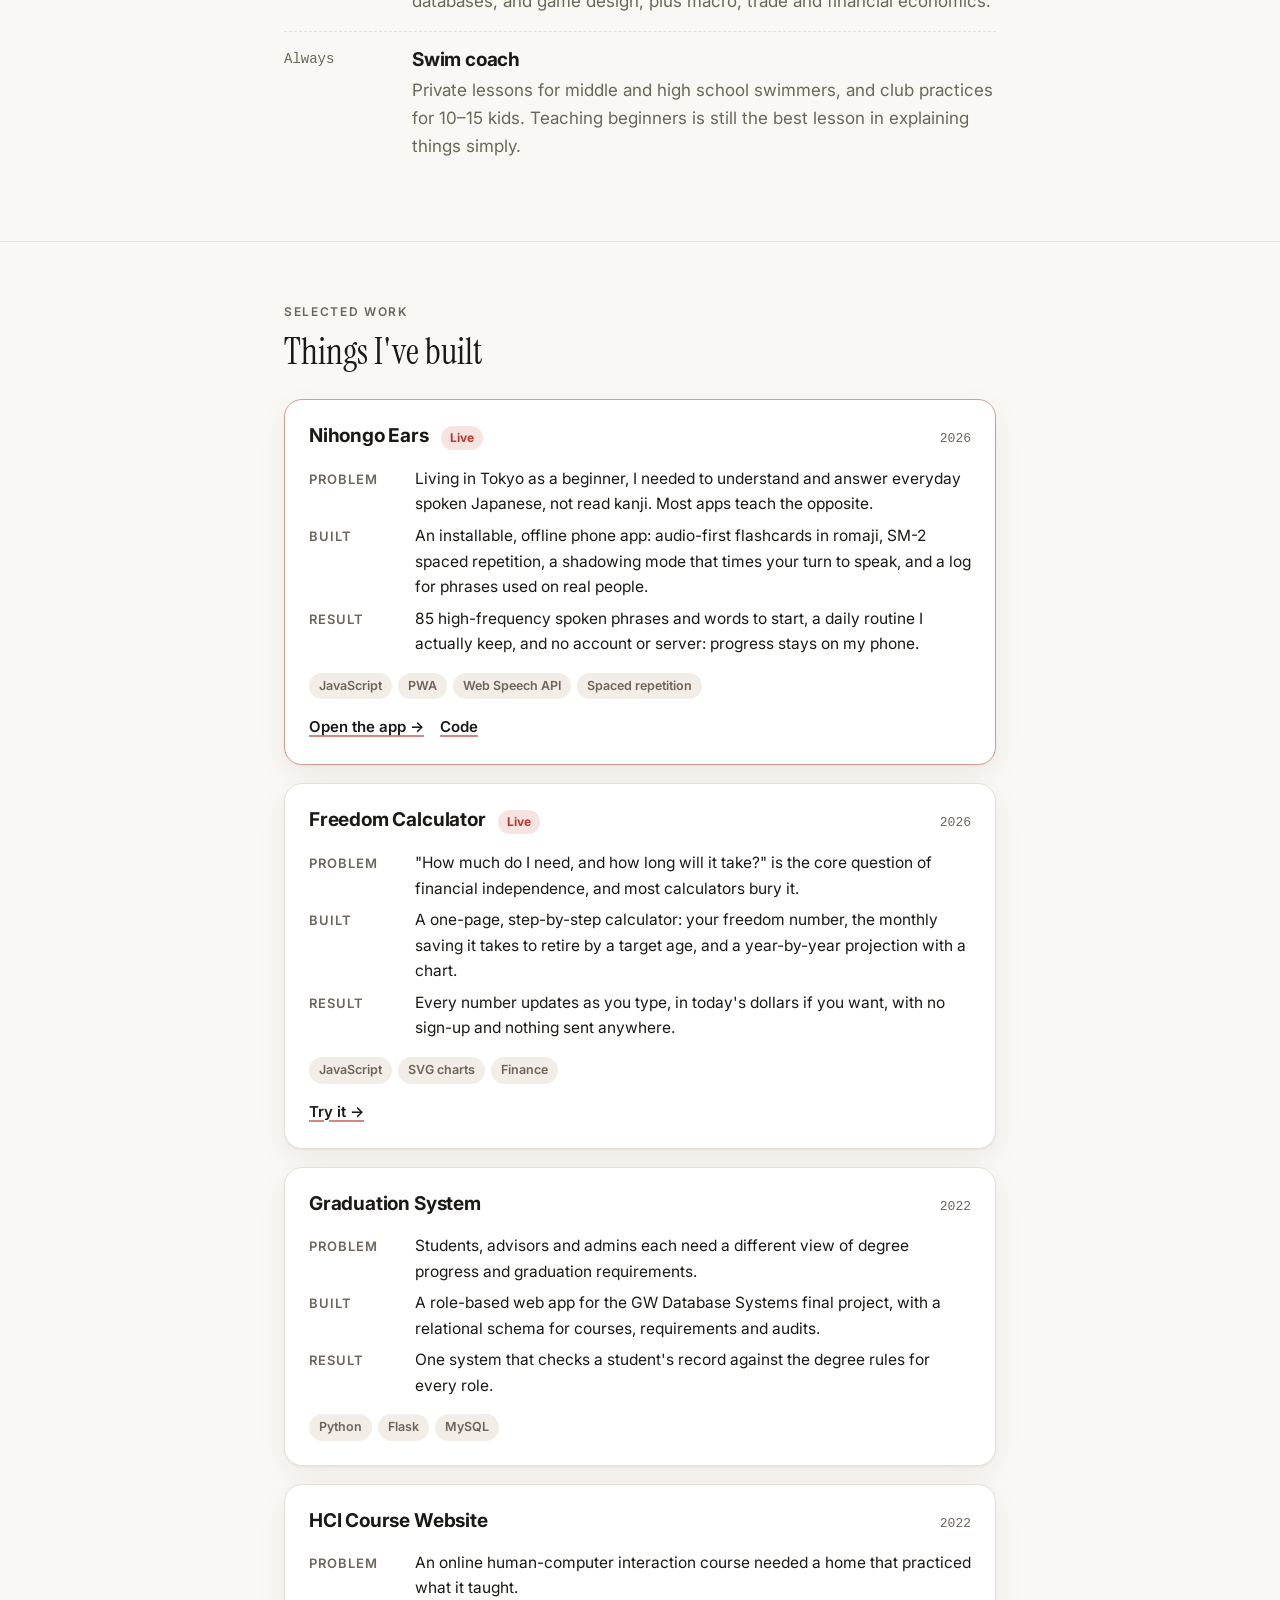
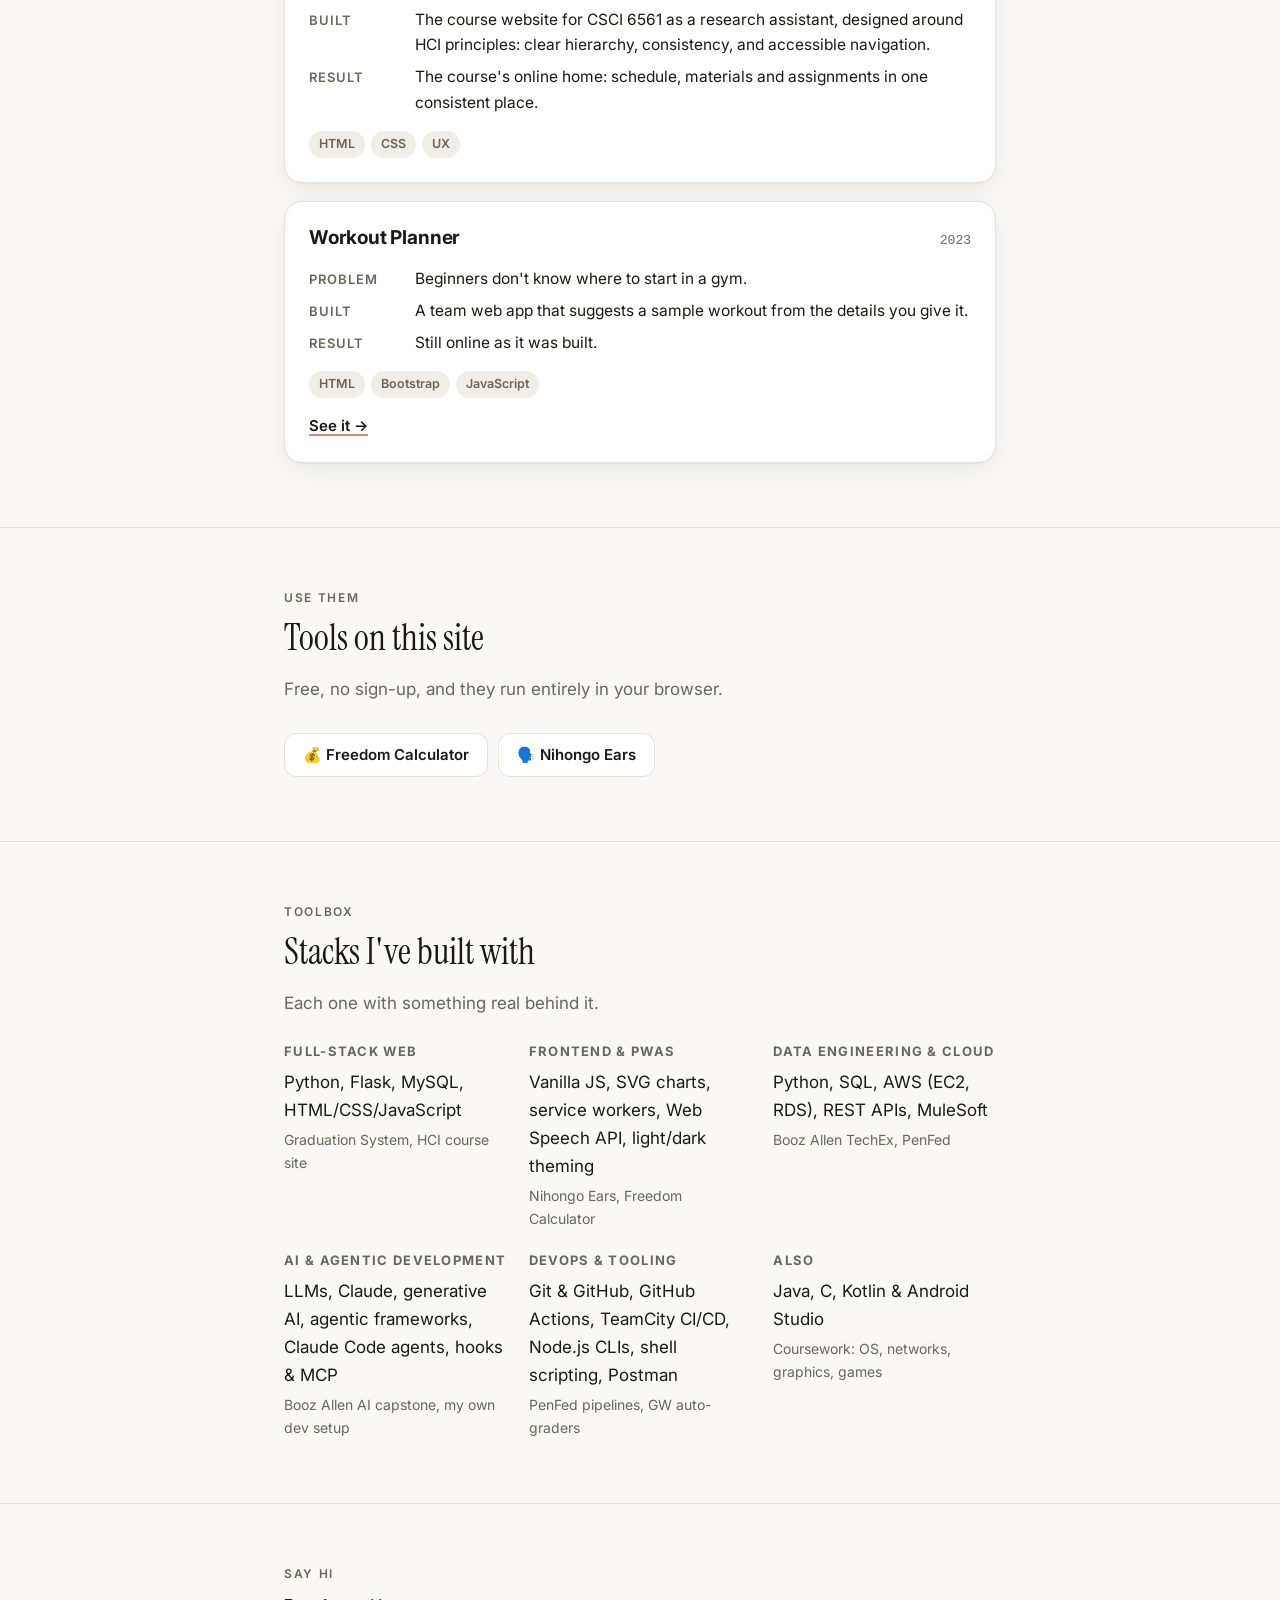
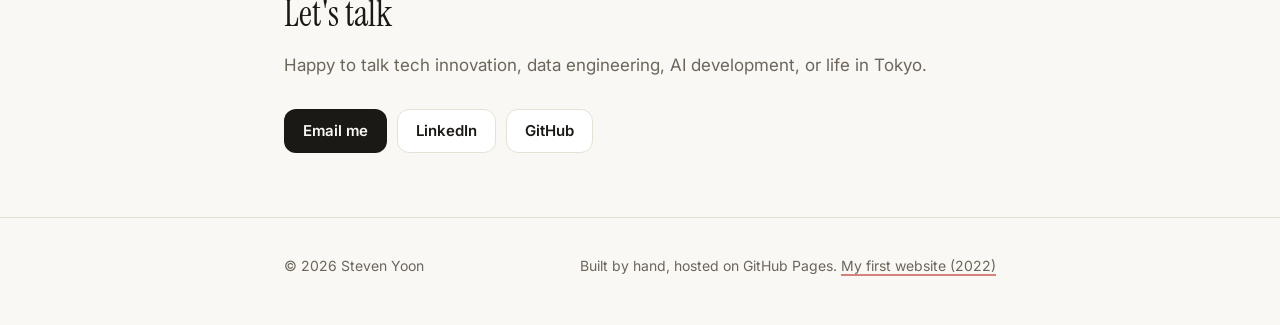
==== commit 5640ee3f: "List skills by the stacks I've built with Co-Authored-By: Claude Opus 5.5 <noreply@anthropic.com>" ====
--- a/index.html
+++ b/index.html
@@ -164,13 +164,15 @@
     <section id="skills">
       <div class="wrap">
         <p class="eyebrow">Toolbox</p>
-        <h2>What I work with</h2>
+        <h2>Stacks I've built with</h2>
+        <p class="muted">Each one with something real behind it.</p>
         <div class="skills">
-          <div><h3>Languages</h3><p>Python, SQL, JavaScript, HTML/CSS, Java, C, Kotlin</p></div>
-          <div><h3>Data &amp; AI</h3><p>Data engineering, LLMs (Claude), generative AI, agentic frameworks</p></div>
-          <div><h3>Backend &amp; cloud</h3><p>Flask, MySQL, REST APIs, AWS (EC2, RDS), MuleSoft</p></div>
-          <div><h3>Tooling</h3><p>Git & GitHub, TeamCity CI/CD, Postman, Android Studio, VS Code, Vim</p></div>
-          <div><h3>Interests</h3><p>AI development, developer tools, personal finance, language learning</p></div>
+          <div><h3>Full-stack web</h3><p>Python, Flask, MySQL, HTML/CSS/JavaScript</p><p class="small muted">Graduation System, HCI course site</p></div>
+          <div><h3>Frontend &amp; PWAs</h3><p>Vanilla JS, SVG charts, service workers, Web Speech API, light/dark theming</p><p class="small muted">Nihongo Ears, Freedom Calculator</p></div>
+          <div><h3>Data engineering &amp; cloud</h3><p>Python, SQL, AWS (EC2, RDS), REST APIs, MuleSoft</p><p class="small muted">Booz Allen TechEx, PenFed</p></div>
+          <div><h3>AI &amp; agentic development</h3><p>LLMs, Claude, generative AI, agentic frameworks, Claude Code agents, hooks &amp; MCP</p><p class="small muted">Booz Allen AI capstone, my own dev setup</p></div>
+          <div><h3>DevOps &amp; tooling</h3><p>Git &amp; GitHub, GitHub Actions, TeamCity CI/CD, Node.js CLIs, shell scripting, Postman</p><p class="small muted">PenFed pipelines, GW auto-graders</p></div>
+          <div><h3>Also</h3><p>Java, C, Kotlin &amp; Android Studio</p><p class="small muted">Coursework: OS, networks, graphics, games</p></div>
         </div>
       </div>
     </section>
--- a/site.css
+++ b/site.css
@@ -161,3 +161,4 @@
 tr.hit td { background: var(--accent-soft); font-weight: 700; }
 tr.hit td:first-child::after { content: " ★"; color: var(--accent); }
 .linkish { border: 0; background: none; color: var(--accent); font: 600 14px var(--sans); cursor: pointer; padding: 0; text-decoration: underline; text-underline-offset: 3px; }
+.skills p + p { margin-top: 4px; }
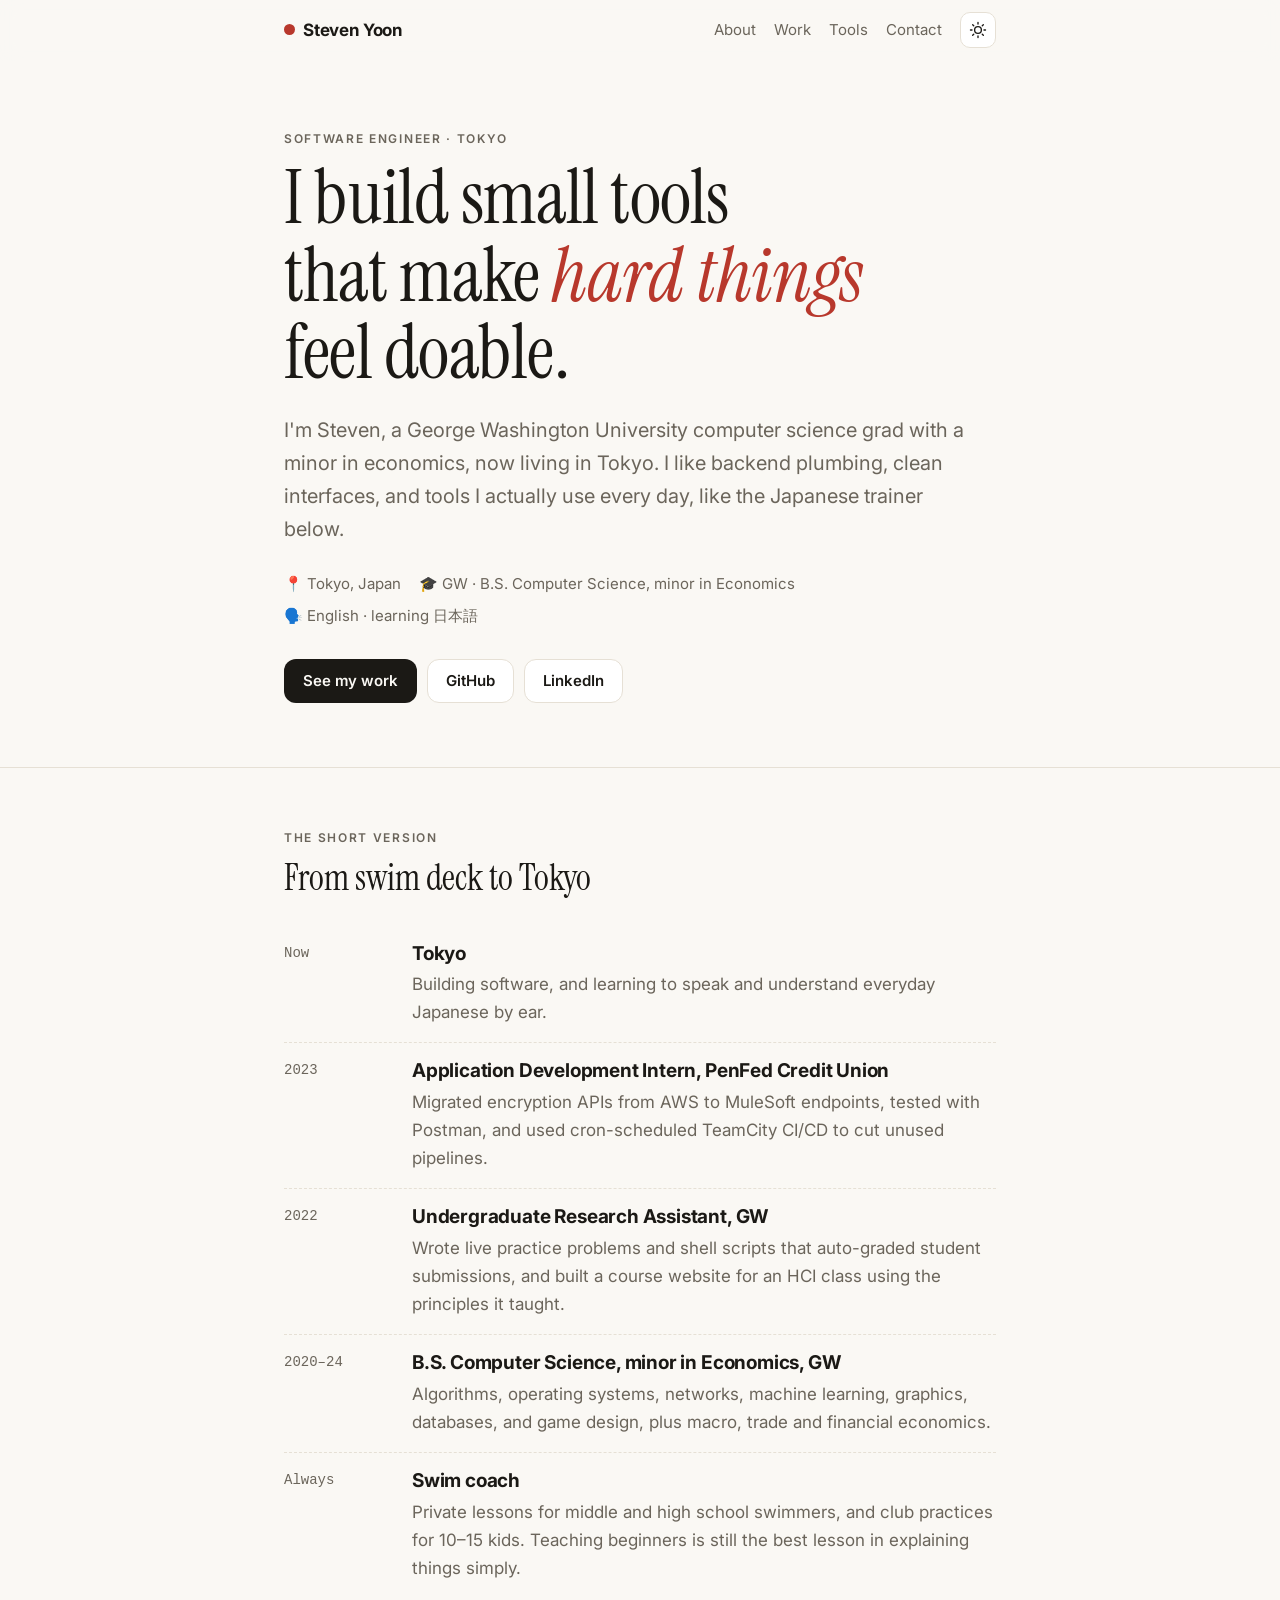
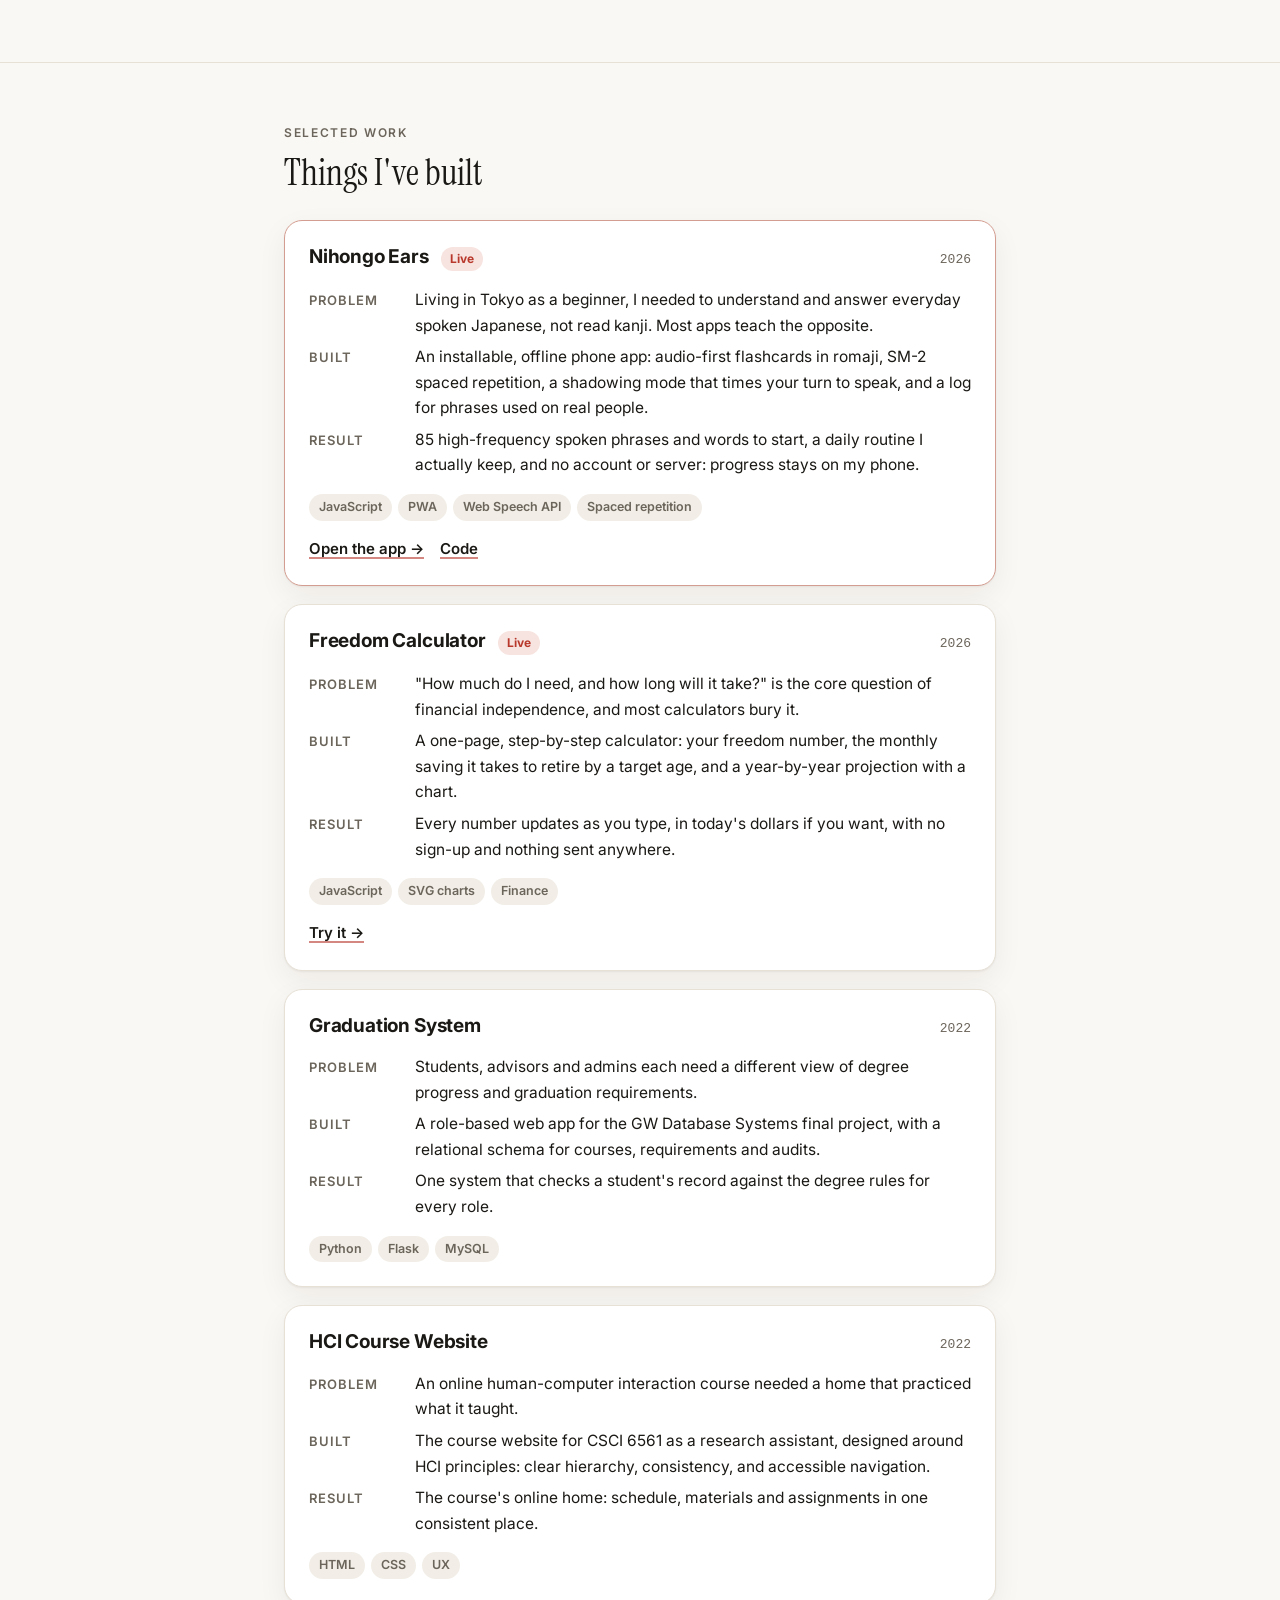
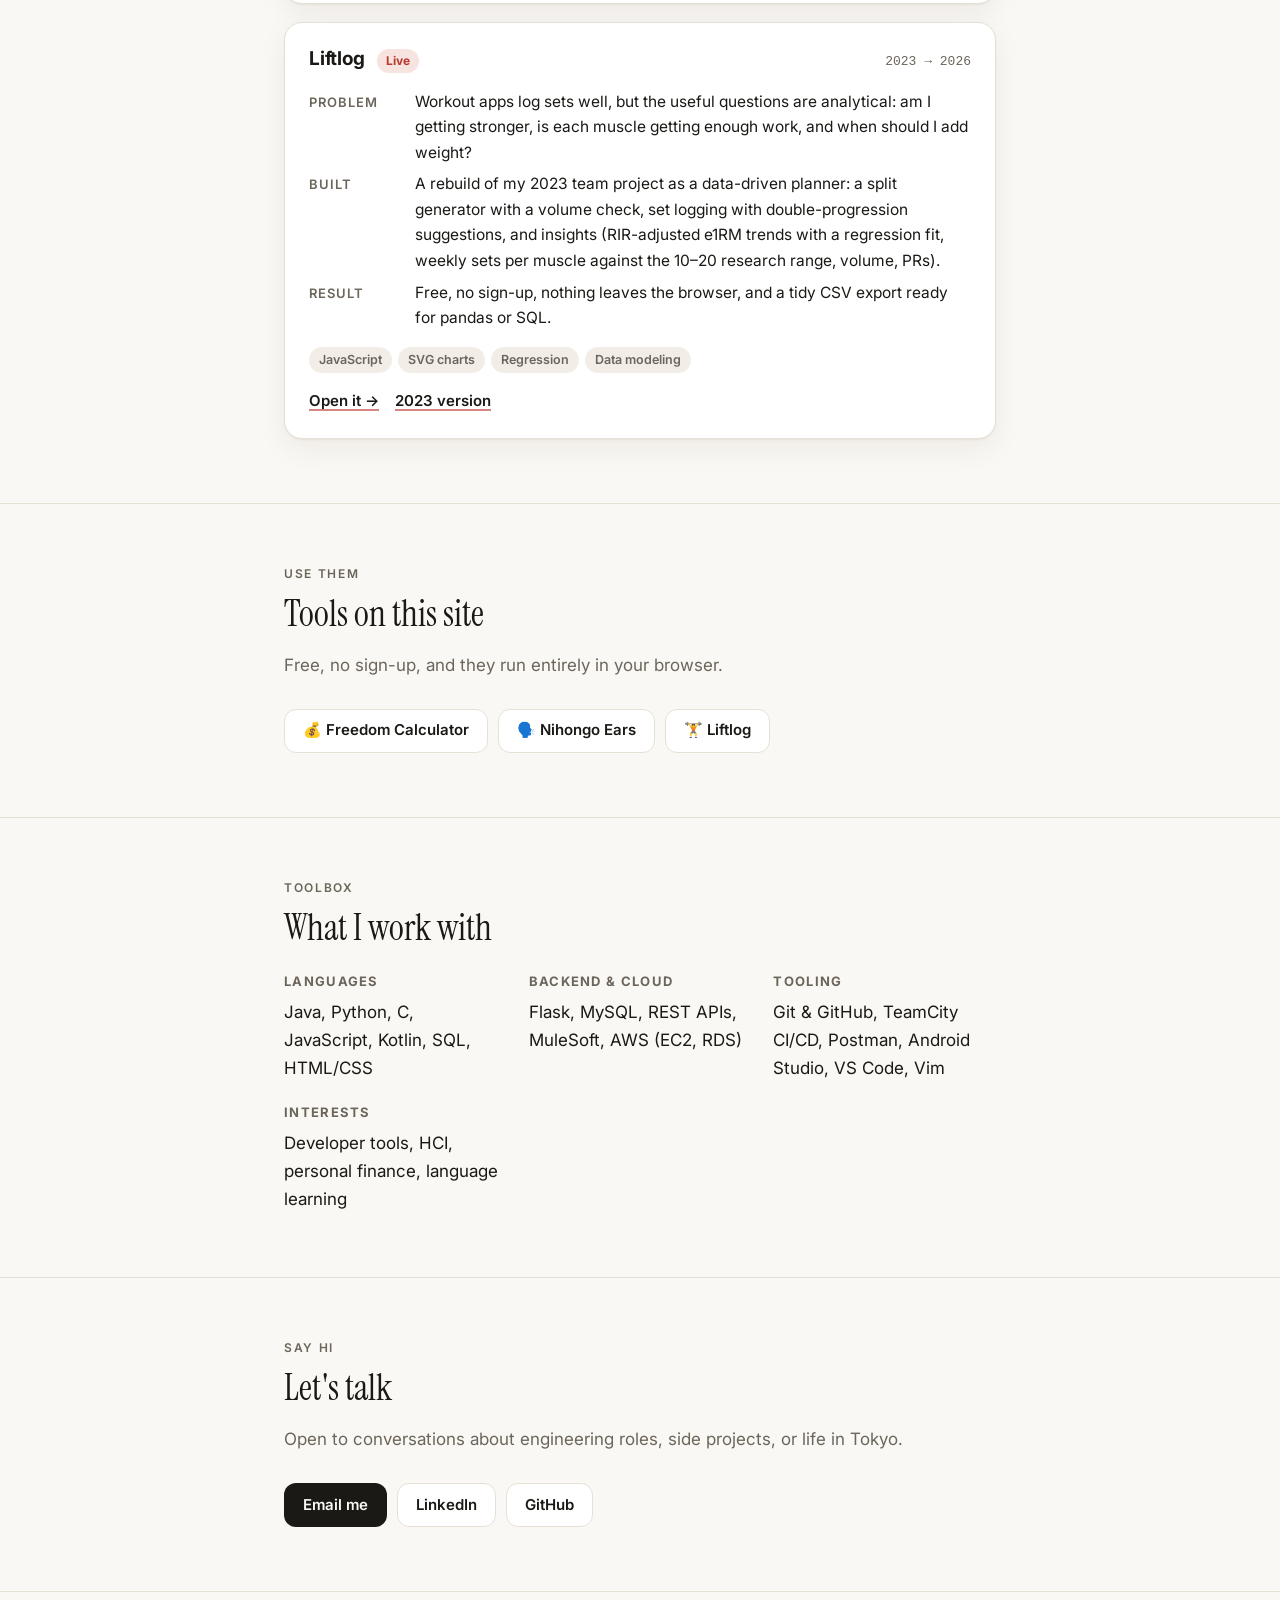
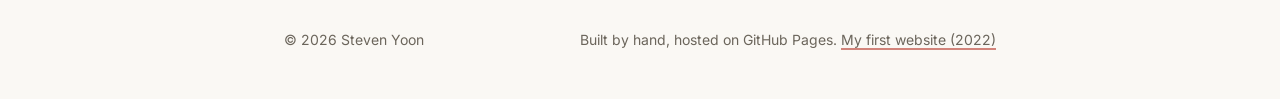
==== commit fa520198: "Rebuild the workout planner as Liftlog, a data-driven planner Plan generator with a weekly volume ch" ====
--- a/index.html
+++ b/index.html
@@ -4,9 +4,9 @@
   <meta charset="utf-8">
   <meta name="viewport" content="width=device-width, initial-scale=1">
   <title>Steven Yoon</title>
-  <meta name="description" content="Steven Yoon: data scientist and software engineer at Booz Allen Hamilton in Tokyo. Full-stack apps, data engineering, generative AI, and small useful tools.">
+  <meta name="description" content="Steven Yoon: software engineer in Tokyo. GW computer science, small useful tools, and learning Japanese by ear.">
   <meta property="og:title" content="Steven Yoon">
-  <meta property="og:description" content="Data scientist and software engineer at Booz Allen Hamilton in Tokyo. Data engineering, generative AI, and small useful tools.">
+  <meta property="og:description" content="Software engineer in Tokyo. Small useful tools, and learning Japanese by ear.">
   <meta property="og:type" content="website">
   <meta property="og:url" content="https://syoon291.github.io/">
   <link rel="icon" href="favicon.svg" type="image/svg+xml">
@@ -35,9 +35,10 @@
   <main id="top">
     <section class="hero">
       <div class="wrap">
-        <p class="eyebrow">Data scientist &amp; software engineer · Booz Allen Hamilton · Tokyo</p>
+        <p class="eyebrow">Software engineer · Tokyo</p>
         <h1 class="display">I build small tools<br>that make <em>hard things</em><br>feel doable.</h1>
-        <p class="lede">I'm Steven, a data scientist and software engineer at Booz Allen Hamilton, working on-site in Japan. I came up through full-stack web development (Python, Flask, SQL) and now work across data engineering, AWS, and generative AI with LLMs. On the side I build tools I use every day, like the Japanese trainer below.</p>
+        <!-- TODO: replace with your current role and company, e.g. "Software engineer at ___ in Tokyo." -->
+        <p class="lede">I'm Steven, a George Washington University computer science grad with a minor in economics, now living in Tokyo. I like backend plumbing, clean interfaces, and tools I actually use every day, like the Japanese trainer below.</p>
         <div class="meta">
           <span>📍 Tokyo, Japan</span>
           <span>🎓 GW · B.S. Computer Science, minor in Economics</span>
@@ -56,13 +57,10 @@
         <p class="eyebrow">The short version</p>
         <h2>From swim deck to Tokyo</h2>
         <ol class="timeline">
+          <!-- TODO: add your current role as the newest entry -->
           <li>
-            <span class="when">2025–now</span>
-            <div><h3>Data Scientist, Senior Consultant, Booz Allen Hamilton</h3><p>On-site in Japan, working on data science and generative AI, and learning everyday Japanese by ear on the side.</p></div>
-          </li>
-          <li>
-            <span class="when">2024</span>
-            <div><h3>Software Engineer, Consultant, Booz Allen Hamilton</h3><p>Alexandria, Virginia. Completed the TechEx data engineering program (Python, SQL, AWS), then an AI capstone project exploring generative AI and agentic frameworks.</p></div>
+            <span class="when">Now</span>
+            <div><h3>Tokyo</h3><p>Building software, and learning to speak and understand everyday Japanese by ear.</p></div>
           </li>
           <li>
             <span class="when">2023</span>
@@ -72,6 +70,7 @@
             <span class="when">2022</span>
             <div><h3>Undergraduate Research Assistant, GW</h3><p>Wrote live practice problems and shell scripts that auto-graded student submissions, and built a course website for an HCI class using the principles it taught.</p></div>
           </li>
+          <!-- TODO: confirm graduation year -->
           <li>
             <span class="when">2020–24</span>
             <div><h3>B.S. Computer Science, minor in Economics, GW</h3><p>Algorithms, operating systems, networks, machine learning, graphics, databases, and game design, plus macro, trade and financial economics.</p></div>
@@ -135,14 +134,14 @@
           </article>
 
           <article class="project">
-            <div class="top"><h3>Workout Planner</h3><span class="year">2023</span></div>
+            <div class="top"><h3>Liftlog</h3><span class="badge">Live</span><span class="year">2023 → 2026</span></div>
             <dl>
-              <dt>Problem</dt><dd>Beginners don't know where to start in a gym.</dd>
-              <dt>Built</dt><dd>A team web app that suggests a sample workout from the details you give it.</dd>
-              <dt>Result</dt><dd>Still online as it was built.</dd>
+              <dt>Problem</dt><dd>Workout apps log sets well, but the useful questions are analytical: am I getting stronger, is each muscle getting enough work, and when should I add weight?</dd>
+              <dt>Built</dt><dd>A rebuild of my 2023 team project as a data-driven planner: a split generator with a volume check, set logging with double-progression suggestions, and insights (RIR-adjusted e1RM trends with a regression fit, weekly sets per muscle against the 10–20 research range, volume, PRs).</dd>
+              <dt>Result</dt><dd>Free, no sign-up, nothing leaves the browser, and a tidy CSV export ready for pandas or SQL.</dd>
             </dl>
-            <div class="tags"><span class="tag">HTML</span><span class="tag">Bootstrap</span><span class="tag">JavaScript</span></div>
-            <div class="links-row"><a href="workout/">See it →</a></div>
+            <div class="tags"><span class="tag">JavaScript</span><span class="tag">SVG charts</span><span class="tag">Regression</span><span class="tag">Data modeling</span></div>
+            <div class="links-row"><a href="workout/">Open it →</a><a href="workout/legacy/">2023 version</a></div>
           </article>
 
         </div>
@@ -157,6 +156,7 @@
         <div class="cta">
           <a class="btn" href="tools/freedom/">💰 Freedom Calculator</a>
           <a class="btn" href="https://syoon291.github.io/nihongo/">🗣️ Nihongo Ears</a>
+          <a class="btn" href="workout/">🏋️ Liftlog</a>
         </div>
       </div>
     </section>
@@ -164,15 +164,12 @@
     <section id="skills">
       <div class="wrap">
         <p class="eyebrow">Toolbox</p>
-        <h2>Stacks I've built with</h2>
-        <p class="muted">Each one with something real behind it.</p>
+        <h2>What I work with</h2>
         <div class="skills">
-          <div><h3>Full-stack web</h3><p>Python, Flask, MySQL, HTML/CSS/JavaScript</p><p class="small muted">Graduation System, HCI course site</p></div>
-          <div><h3>Frontend &amp; PWAs</h3><p>Vanilla JS, SVG charts, service workers, Web Speech API, light/dark theming</p><p class="small muted">Nihongo Ears, Freedom Calculator</p></div>
-          <div><h3>Data engineering &amp; cloud</h3><p>Python, SQL, AWS (EC2, RDS), REST APIs, MuleSoft</p><p class="small muted">Booz Allen TechEx, PenFed</p></div>
-          <div><h3>AI &amp; agentic development</h3><p>LLMs, Claude, generative AI, agentic frameworks, Claude Code agents, hooks &amp; MCP</p><p class="small muted">Booz Allen AI capstone, my own dev setup</p></div>
-          <div><h3>DevOps &amp; tooling</h3><p>Git &amp; GitHub, GitHub Actions, TeamCity CI/CD, Node.js CLIs, shell scripting, Postman</p><p class="small muted">PenFed pipelines, GW auto-graders</p></div>
-          <div><h3>Also</h3><p>Java, C, Kotlin &amp; Android Studio</p><p class="small muted">Coursework: OS, networks, graphics, games</p></div>
+          <div><h3>Languages</h3><p>Java, Python, C, JavaScript, Kotlin, SQL, HTML/CSS</p></div>
+          <div><h3>Backend & cloud</h3><p>Flask, MySQL, REST APIs, MuleSoft, AWS (EC2, RDS)</p></div>
+          <div><h3>Tooling</h3><p>Git & GitHub, TeamCity CI/CD, Postman, Android Studio, VS Code, Vim</p></div>
+          <div><h3>Interests</h3><p>Developer tools, HCI, personal finance, language learning</p></div>
         </div>
       </div>
     </section>
@@ -182,7 +179,7 @@
         <p class="eyebrow">Say hi</p>
         <h2>Let's talk</h2>
         <!-- TODO: confirm this is the email you want public (your GW address may be retired) -->
-        <p class="muted">Happy to talk tech innovation, data engineering, AI development, or life in Tokyo.</p>
+        <p class="muted">Open to conversations about engineering roles, side projects, or life in Tokyo.</p>
         <div class="cta">
           <a class="btn primary" href="mailto:syoon291@gwu.edu">Email me</a>
           <a class="btn" href="https://www.linkedin.com/in/syoon291">LinkedIn</a>
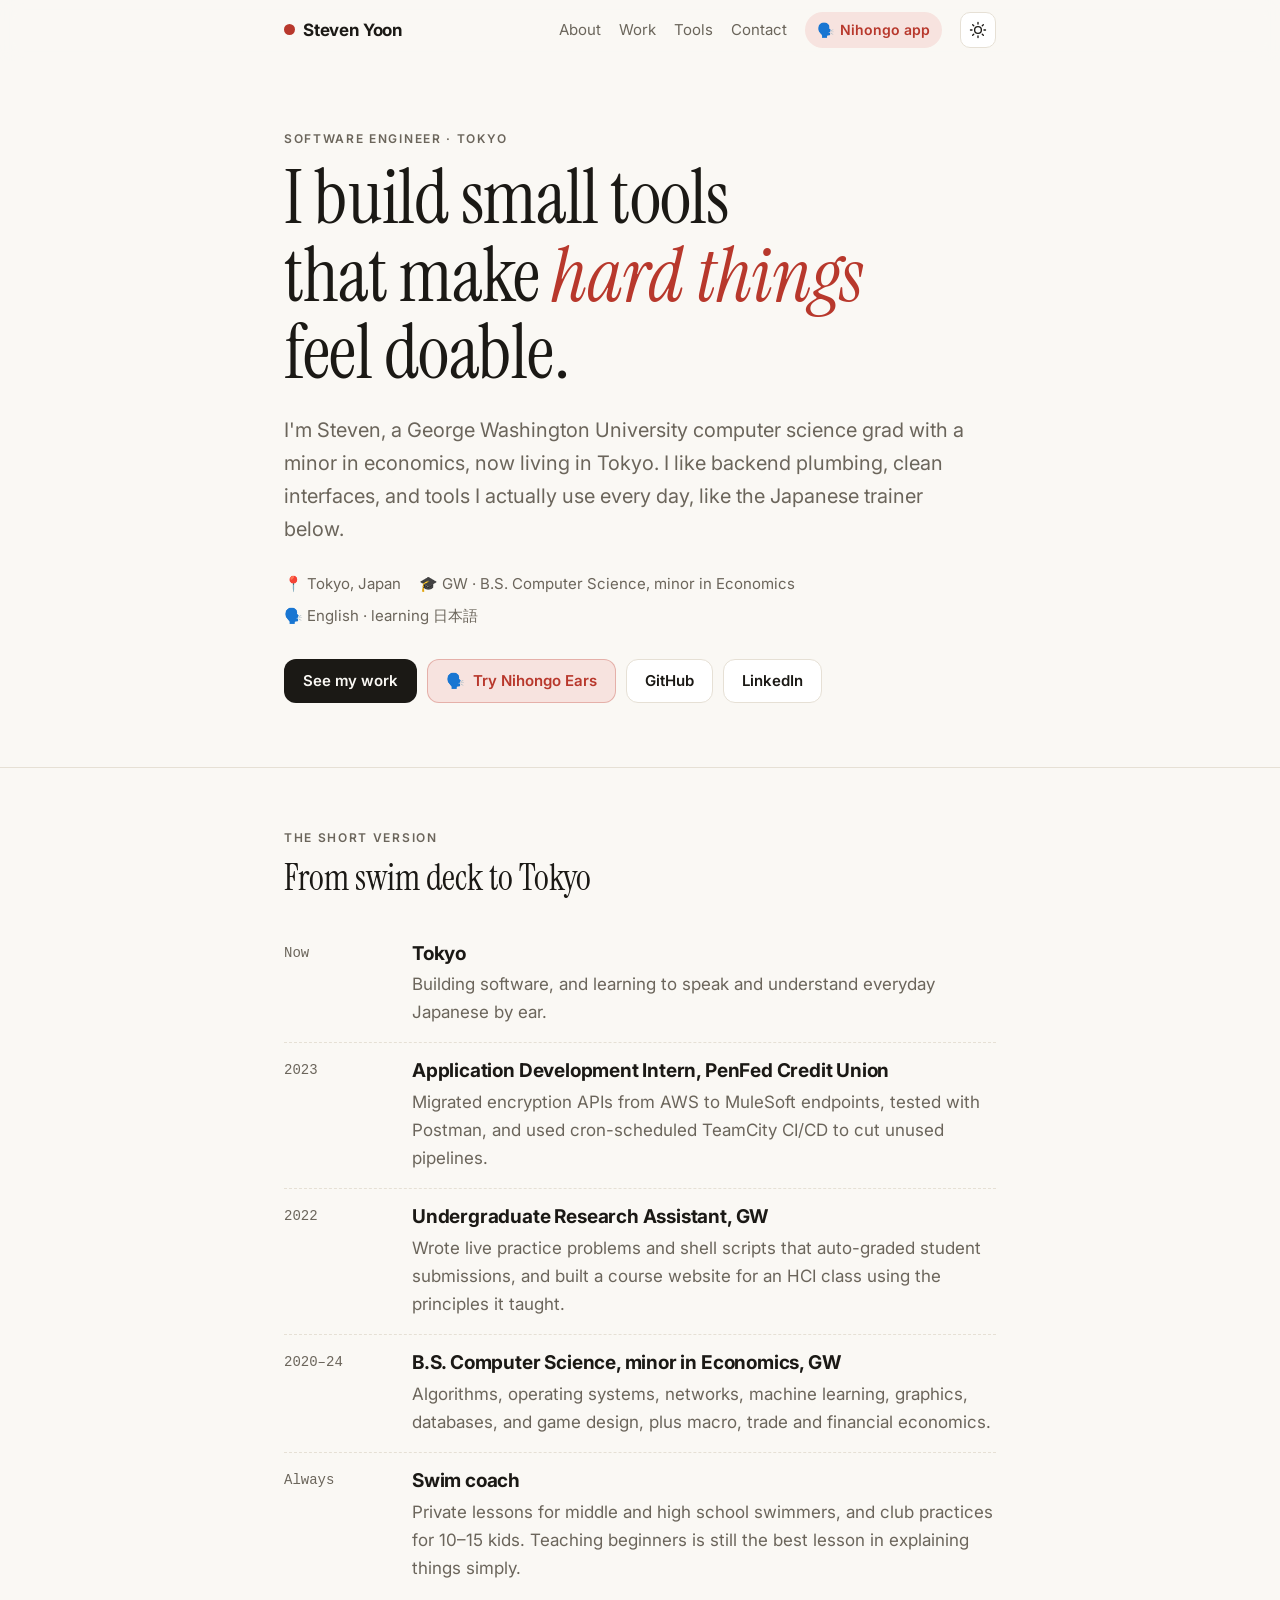
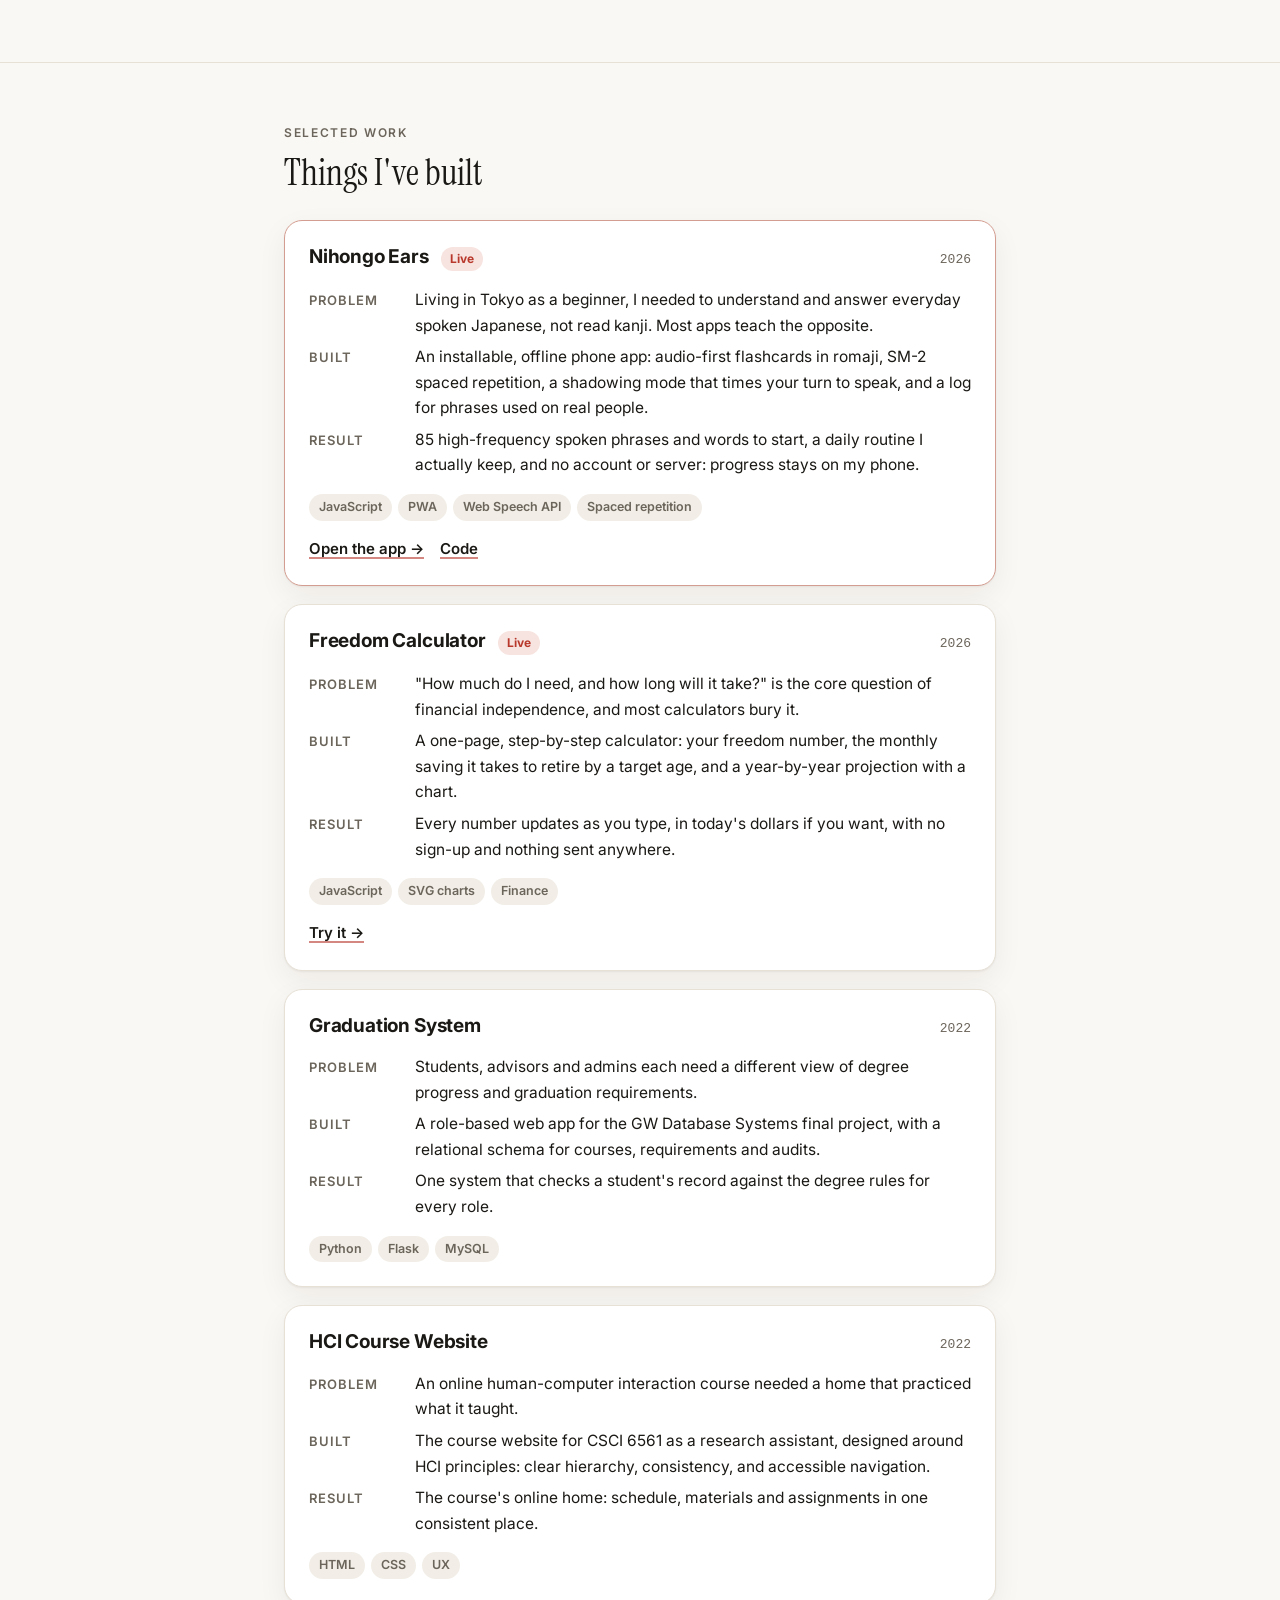
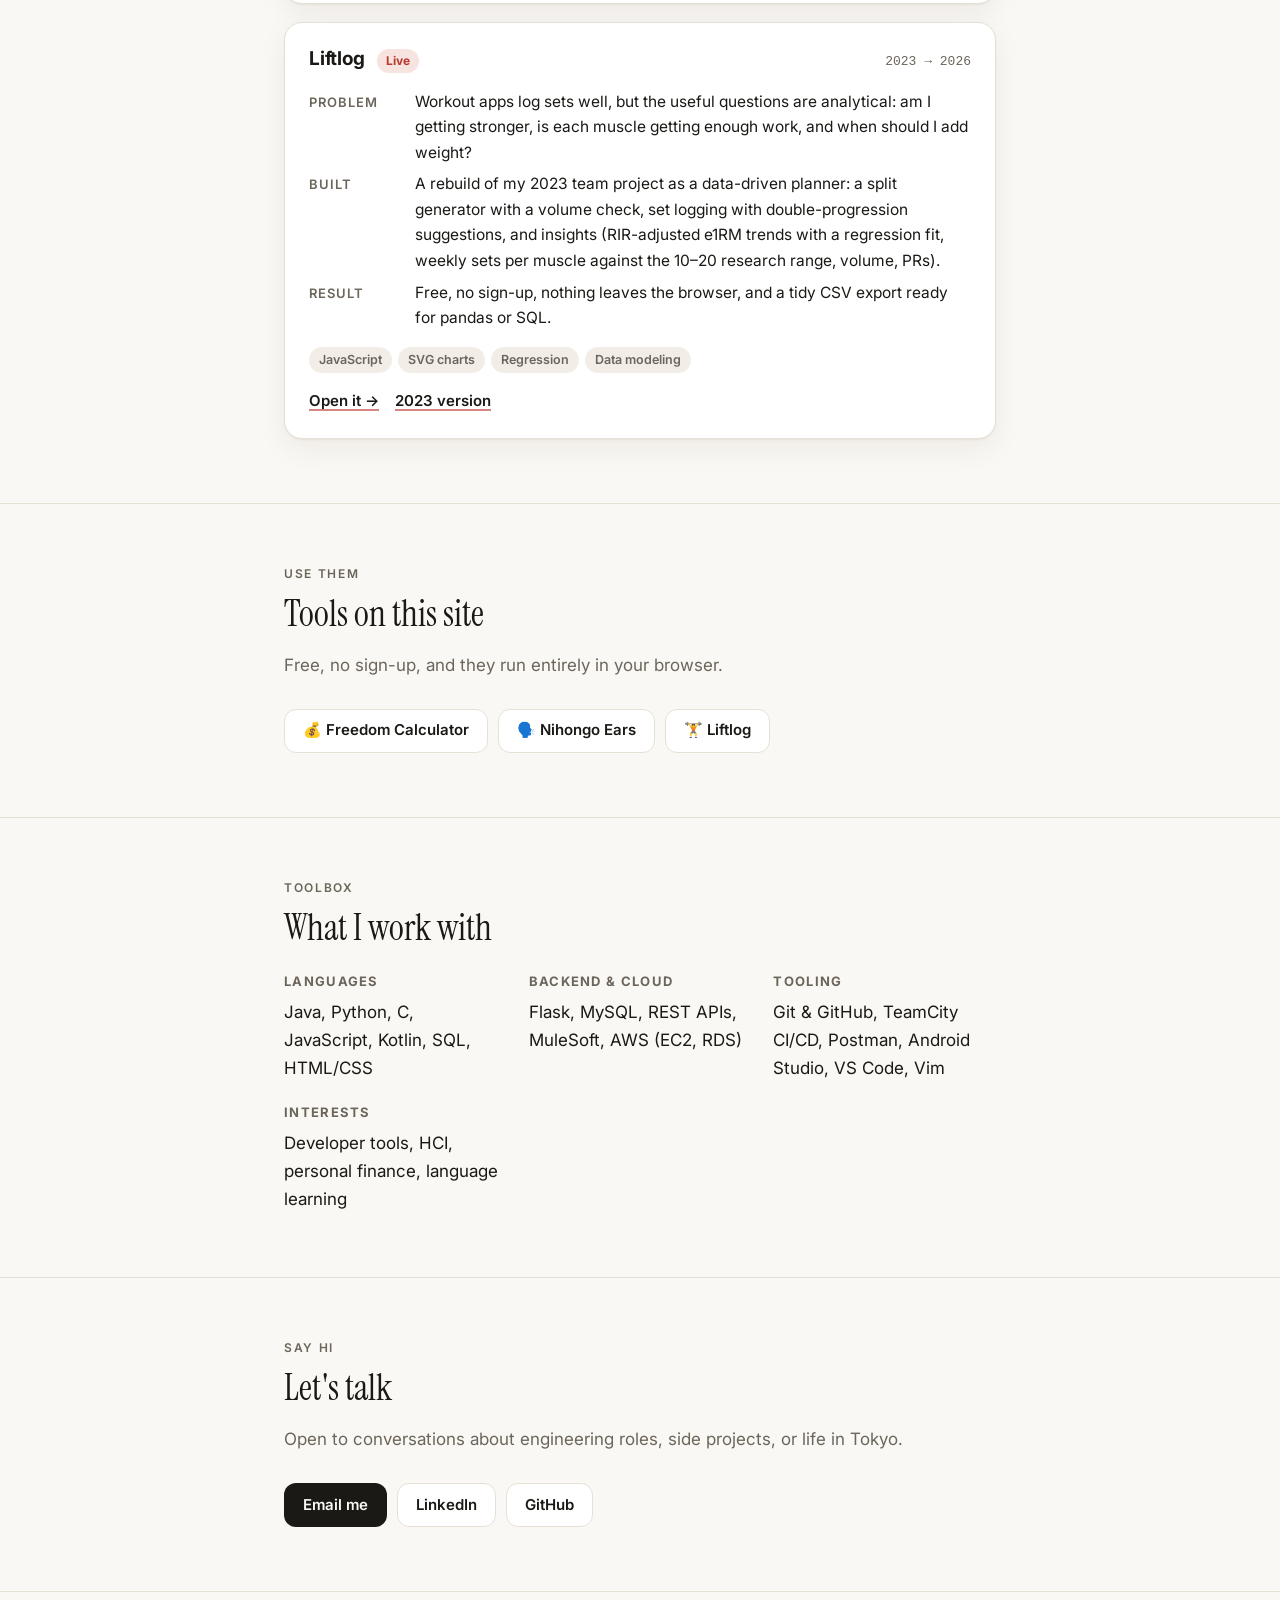
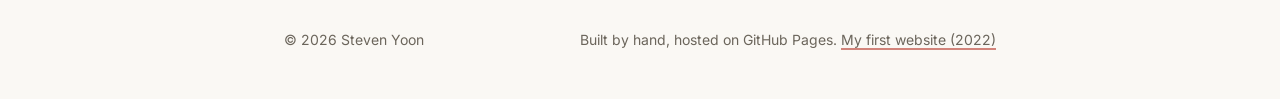
==== commit bf100952: "Add a Nihongo app link to every page's nav and the home hero A "Nihongo app" pill sits in the sticky" ====
--- a/index.html
+++ b/index.html
@@ -26,6 +26,7 @@
         <a href="#tools">Tools</a>
         <a href="#contact">Contact</a>
       </nav>
+      <a class="app-pill" href="https://syoon291.github.io/nihongo/" title="Nihongo Ears: my Japanese speaking and listening app"><span aria-hidden="true">🗣️</span>Nihongo app</a>
       <button class="theme-btn" type="button" aria-label="Switch light or dark theme" data-theme-toggle>
         <svg viewBox="0 0 24 24" aria-hidden="true"><circle cx="12" cy="12" r="4.5"/><path d="M12 2v2M12 20v2M4.9 4.9l1.4 1.4M17.7 17.7l1.4 1.4M2 12h2M20 12h2M4.9 19.1l1.4-1.4M17.7 6.3l1.4-1.4"/></svg>
       </button>
@@ -46,6 +47,7 @@
         </div>
         <div class="cta">
           <a class="btn primary" href="#work">See my work</a>
+          <a class="btn accent" href="https://syoon291.github.io/nihongo/"><span aria-hidden="true">🗣️</span>Try Nihongo Ears</a>
           <a class="btn" href="https://github.com/syoon291">GitHub</a>
           <a class="btn" href="https://www.linkedin.com/in/syoon291">LinkedIn</a>
         </div>
--- a/site.css
+++ b/site.css
@@ -67,14 +67,17 @@
 .nav { position: sticky; top: 0; z-index: 10; background: color-mix(in srgb, var(--bg) 85%, transparent); backdrop-filter: blur(10px); -webkit-backdrop-filter: blur(10px); border-bottom: 1px solid transparent; }
 .nav.scrolled { border-bottom-color: var(--line); }
 .nav .wrap { display: flex; align-items: center; gap: 18px; height: 60px; }
-.nav .name { font-weight: 700; text-decoration: none; letter-spacing: -.01em; display: flex; align-items: center; gap: 8px; }
+.nav .name { white-space: nowrap; font-weight: 700; text-decoration: none; letter-spacing: -.01em; display: flex; align-items: center; gap: 8px; }
 .nav .name i { width: 11px; height: 11px; border-radius: 50%; background: var(--accent); display: inline-block; }
 .nav .links { margin-left: auto; display: flex; gap: 18px; font-size: 15px; }
 .nav .links a { text-decoration: none; color: var(--muted); }
 .nav .links a:hover { color: var(--ink); }
 .theme-btn { border: 1px solid var(--line); background: var(--surface); color: var(--ink); width: 36px; height: 36px; border-radius: 10px; display: grid; place-items: center; cursor: pointer; }
 .theme-btn svg { width: 18px; height: 18px; fill: none; stroke: currentColor; stroke-width: 1.8; stroke-linecap: round; }
-@media (max-width: 560px) { .nav .links { display: none; } .nav .theme-btn { margin-left: auto; } }
+.app-pill { flex: none; display: inline-flex; align-items: center; gap: 6px; min-height: 36px; padding: 0 12px; border-radius: 99px; background: var(--accent-soft); color: var(--accent); font-size: 14px; font-weight: 600; text-decoration: none; white-space: nowrap; }
+.app-pill:hover { color: var(--accent); background: color-mix(in srgb, var(--accent) 22%, var(--accent-soft)); }
+@media (max-width: 560px) { .nav .links { display: none; } .nav .links + * { margin-left: auto; } .nav .wrap { gap: 10px; } }
+@media (max-width: 359px) { .app-pill span { display: none; } }
 
 /* ---------- type ---------- */
 .display { font-family: var(--serif); font-weight: 400; font-size: clamp(44px, 9vw, 76px); line-height: 1.02; letter-spacing: -.01em; margin: 0; }
@@ -95,6 +98,8 @@
 .btn:hover { color: var(--ink); border-color: color-mix(in srgb, var(--ink) 30%, var(--line)); }
 .btn.primary { background: var(--ink); color: var(--bg); border-color: transparent; }
 .btn.primary:hover { color: var(--bg); opacity: .9; }
+.btn.accent { background: var(--accent-soft); color: var(--accent); border-color: color-mix(in srgb, var(--accent) 30%, transparent); }
+.btn.accent:hover { color: var(--accent); border-color: var(--accent); }
 
 /* ---------- timeline ---------- */
 .timeline { list-style: none; margin: 28px 0 0; padding: 0; }
@@ -161,4 +166,3 @@
 tr.hit td { background: var(--accent-soft); font-weight: 700; }
 tr.hit td:first-child::after { content: " ★"; color: var(--accent); }
 .linkish { border: 0; background: none; color: var(--accent); font: 600 14px var(--sans); cursor: pointer; padding: 0; text-decoration: underline; text-underline-offset: 3px; }
-.skills p + p { margin-top: 4px; }
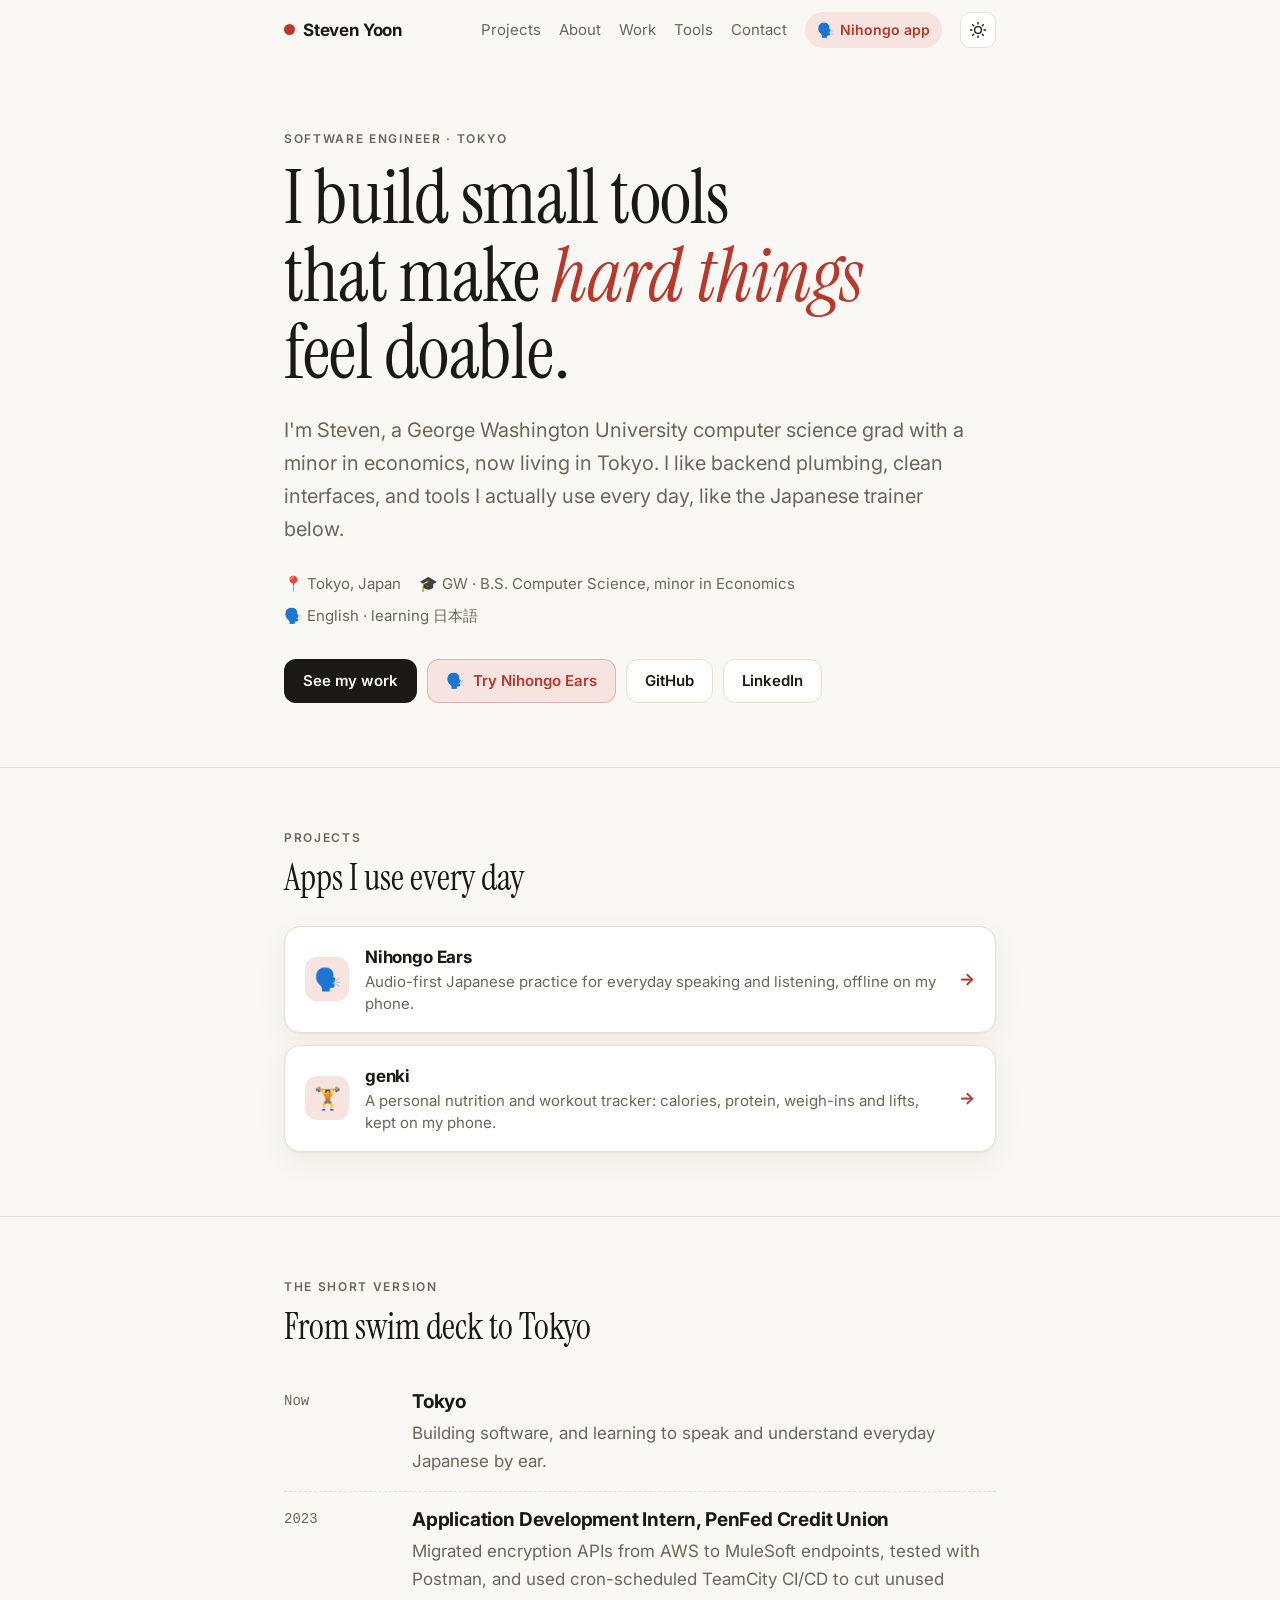
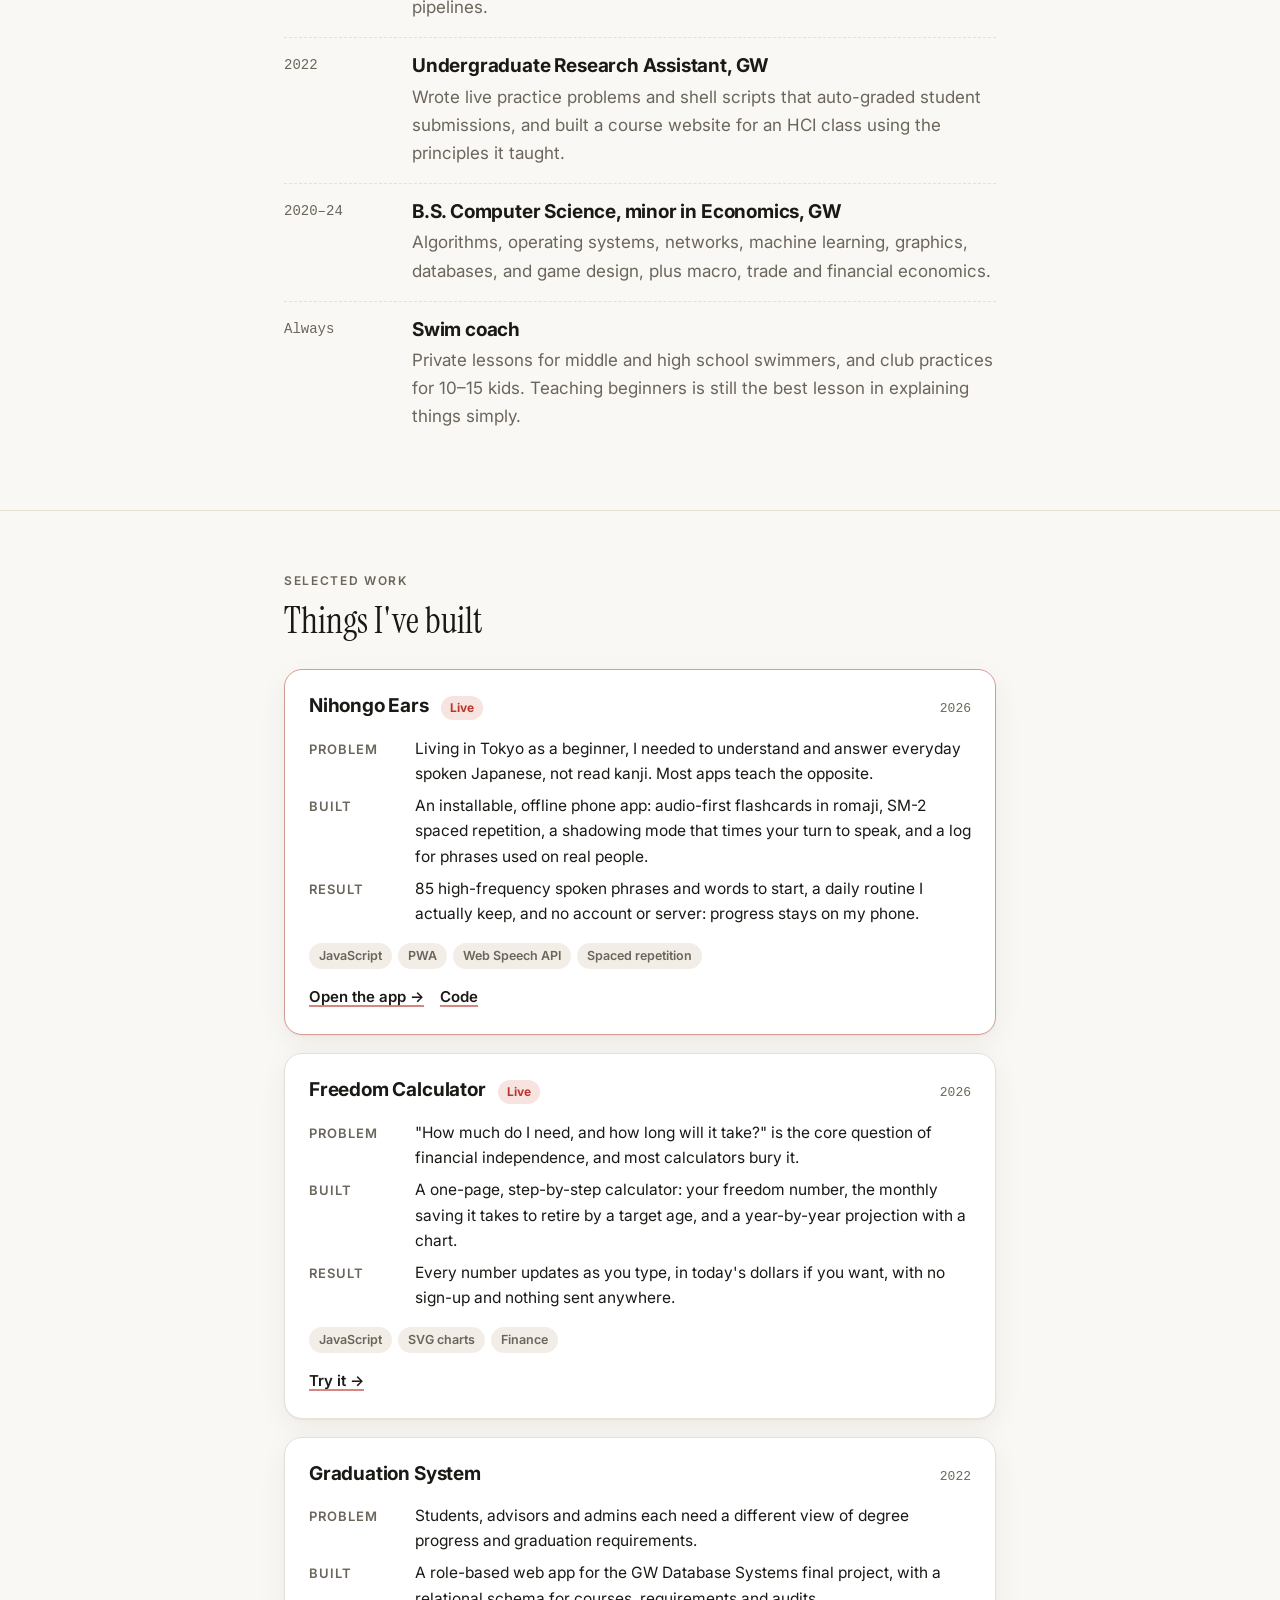
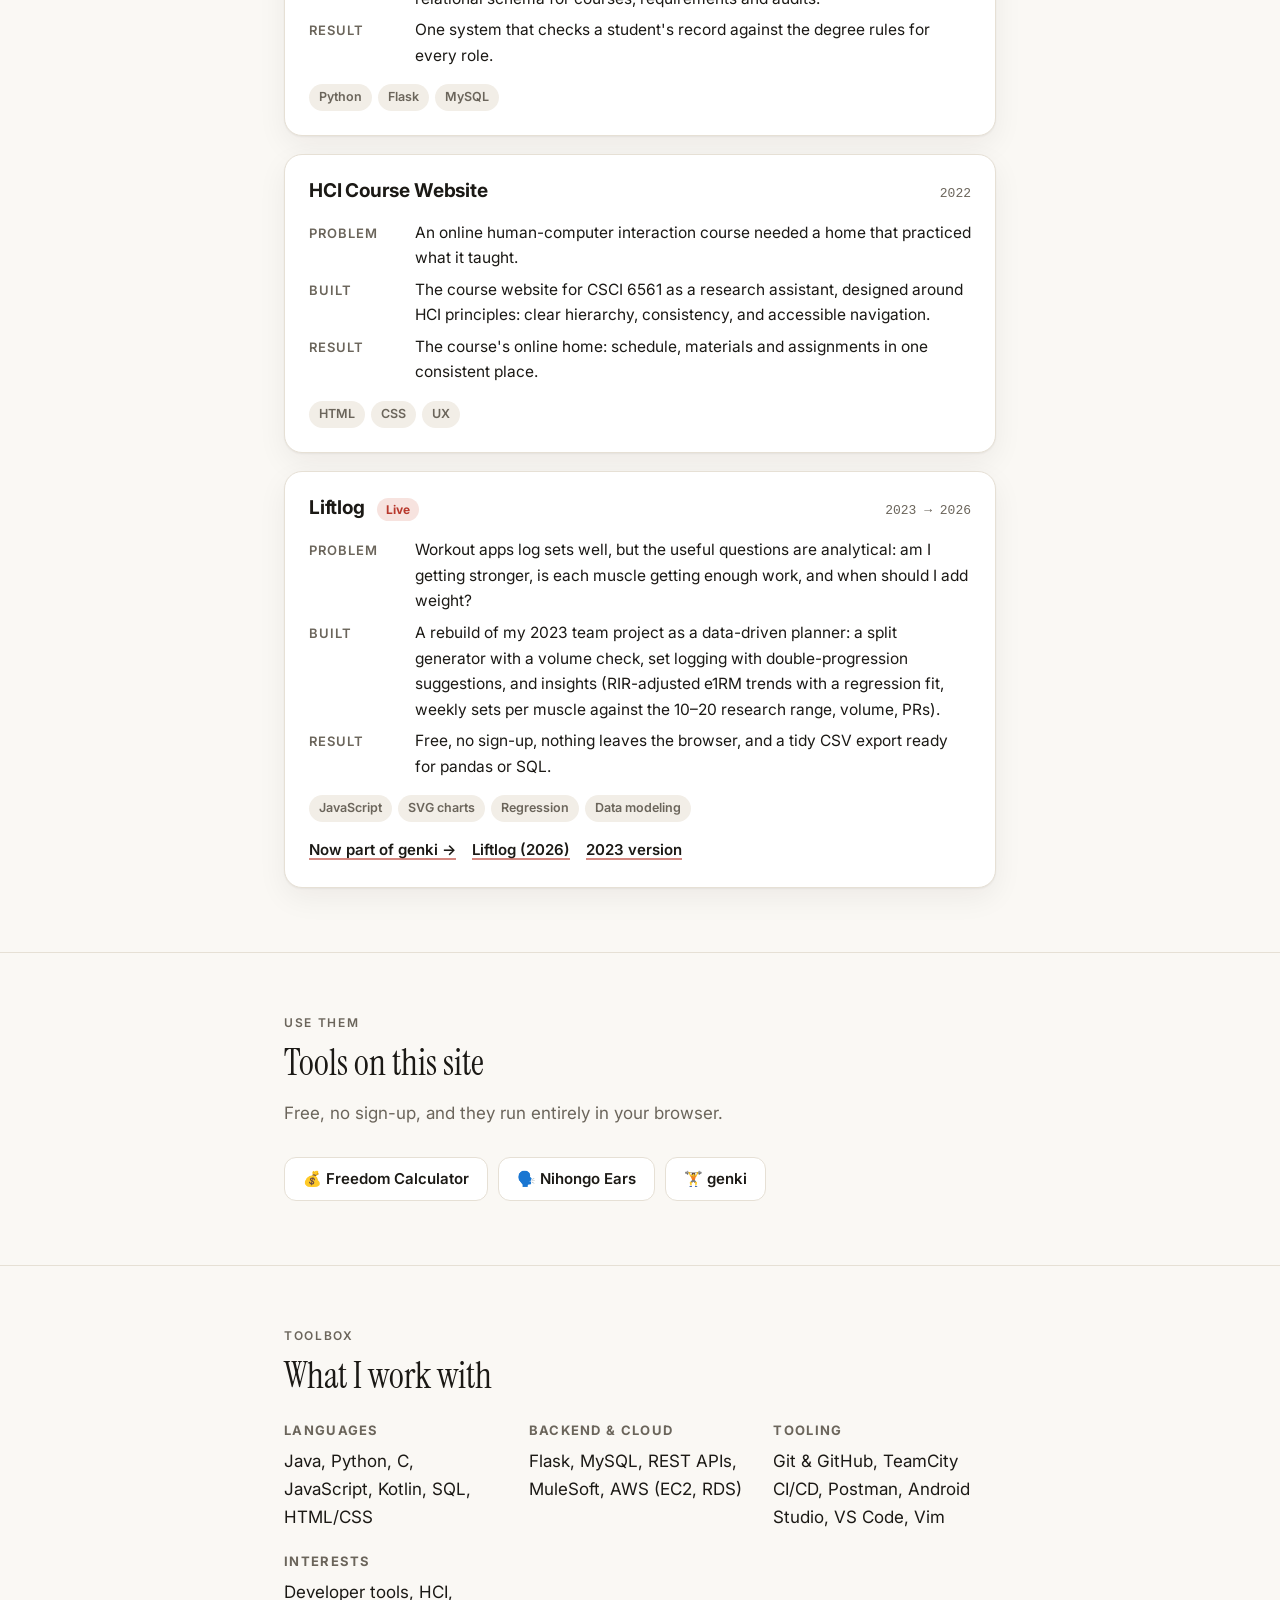
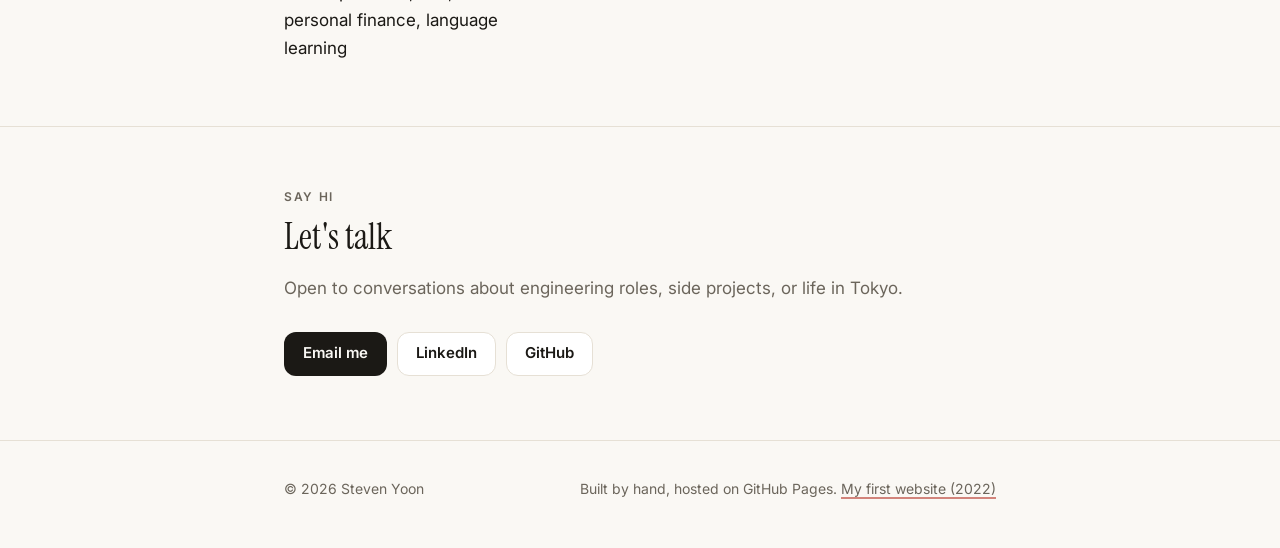
==== commit a7e96f41: "Add a Projects section with Nihongo Ears and genki, and point the Liftlog link at genki Co-Authored-" ====
--- a/index.html
+++ b/index.html
@@ -21,6 +21,7 @@
     <div class="wrap">
       <a class="name" href="#top"><i aria-hidden="true"></i>Steven Yoon</a>
       <nav class="links" aria-label="Sections">
+        <a href="#projects">Projects</a>
         <a href="#about">About</a>
         <a href="#work">Work</a>
         <a href="#tools">Tools</a>
@@ -54,6 +55,29 @@
       </div>
     </section>
 
+    <section id="projects">
+      <div class="wrap">
+        <p class="eyebrow">Projects</p>
+        <h2>Apps I use every day</h2>
+        <ul class="apps">
+          <li>
+            <a class="app" href="https://syoon291.github.io/nihongo/">
+              <span class="icon" aria-hidden="true">🗣️</span>
+              <span><b>Nihongo Ears</b><span class="muted">Audio-first Japanese practice for everyday speaking and listening, offline on my phone.</span></span>
+              <span class="go" aria-hidden="true">→</span>
+            </a>
+          </li>
+          <li>
+            <a class="app" href="https://syoon291.github.io/genki/">
+              <span class="icon" aria-hidden="true">🏋️</span>
+              <span><b>genki</b><span class="muted">A personal nutrition and workout tracker: calories, protein, weigh-ins and lifts, kept on my phone.</span></span>
+              <span class="go" aria-hidden="true">→</span>
+            </a>
+          </li>
+        </ul>
+      </div>
+    </section>
+
     <section id="about">
       <div class="wrap">
         <p class="eyebrow">The short version</p>
@@ -143,7 +167,7 @@
               <dt>Result</dt><dd>Free, no sign-up, nothing leaves the browser, and a tidy CSV export ready for pandas or SQL.</dd>
             </dl>
             <div class="tags"><span class="tag">JavaScript</span><span class="tag">SVG charts</span><span class="tag">Regression</span><span class="tag">Data modeling</span></div>
-            <div class="links-row"><a href="workout/">Open it →</a><a href="workout/legacy/">2023 version</a></div>
+            <div class="links-row"><a href="https://syoon291.github.io/genki/">Now part of genki →</a><a href="workout/">Liftlog (2026)</a><a href="workout/legacy/">2023 version</a></div>
           </article>
 
         </div>
@@ -158,7 +182,7 @@
         <div class="cta">
           <a class="btn" href="tools/freedom/">💰 Freedom Calculator</a>
           <a class="btn" href="https://syoon291.github.io/nihongo/">🗣️ Nihongo Ears</a>
-          <a class="btn" href="workout/">🏋️ Liftlog</a>
+          <a class="btn" href="https://syoon291.github.io/genki/">🏋️ genki</a>
         </div>
       </div>
     </section>
--- a/site.css
+++ b/site.css
@@ -166,3 +166,14 @@
 tr.hit td { background: var(--accent-soft); font-weight: 700; }
 tr.hit td:first-child::after { content: " ★"; color: var(--accent); }
 .linkish { border: 0; background: none; color: var(--accent); font: 600 14px var(--sans); cursor: pointer; padding: 0; text-decoration: underline; text-underline-offset: 3px; }
+
+/* ---------- apps (projects section) ---------- */
+.apps { list-style: none; margin: 28px 0 0; padding: 0; display: grid; gap: 12px; }
+.app { display: grid; grid-template-columns: 44px 1fr auto; align-items: center; gap: 16px; padding: 16px 20px; background: var(--surface); border: 1px solid var(--line); border-radius: 16px; box-shadow: var(--shadow); text-decoration: none; color: var(--ink); }
+.app:hover { color: var(--ink); border-color: color-mix(in srgb, var(--accent) 40%, var(--line)); }
+.app .icon { width: 44px; height: 44px; border-radius: 12px; background: var(--accent-soft); display: grid; place-items: center; font-size: 22px; }
+.app b { display: block; font-size: 17px; letter-spacing: -.01em; }
+.app .muted { display: block; font-size: 15px; line-height: 1.5; }
+.app .go { display: inline-block; color: var(--accent); font-weight: 700; transition: transform .15s; }
+.app:hover .go { transform: translateX(2px); }
+@media (max-width: 420px) { .app { grid-template-columns: 40px 1fr; gap: 12px; padding: 14px 16px; } .app .icon { width: 40px; height: 40px; } .app .go { display: none; } }
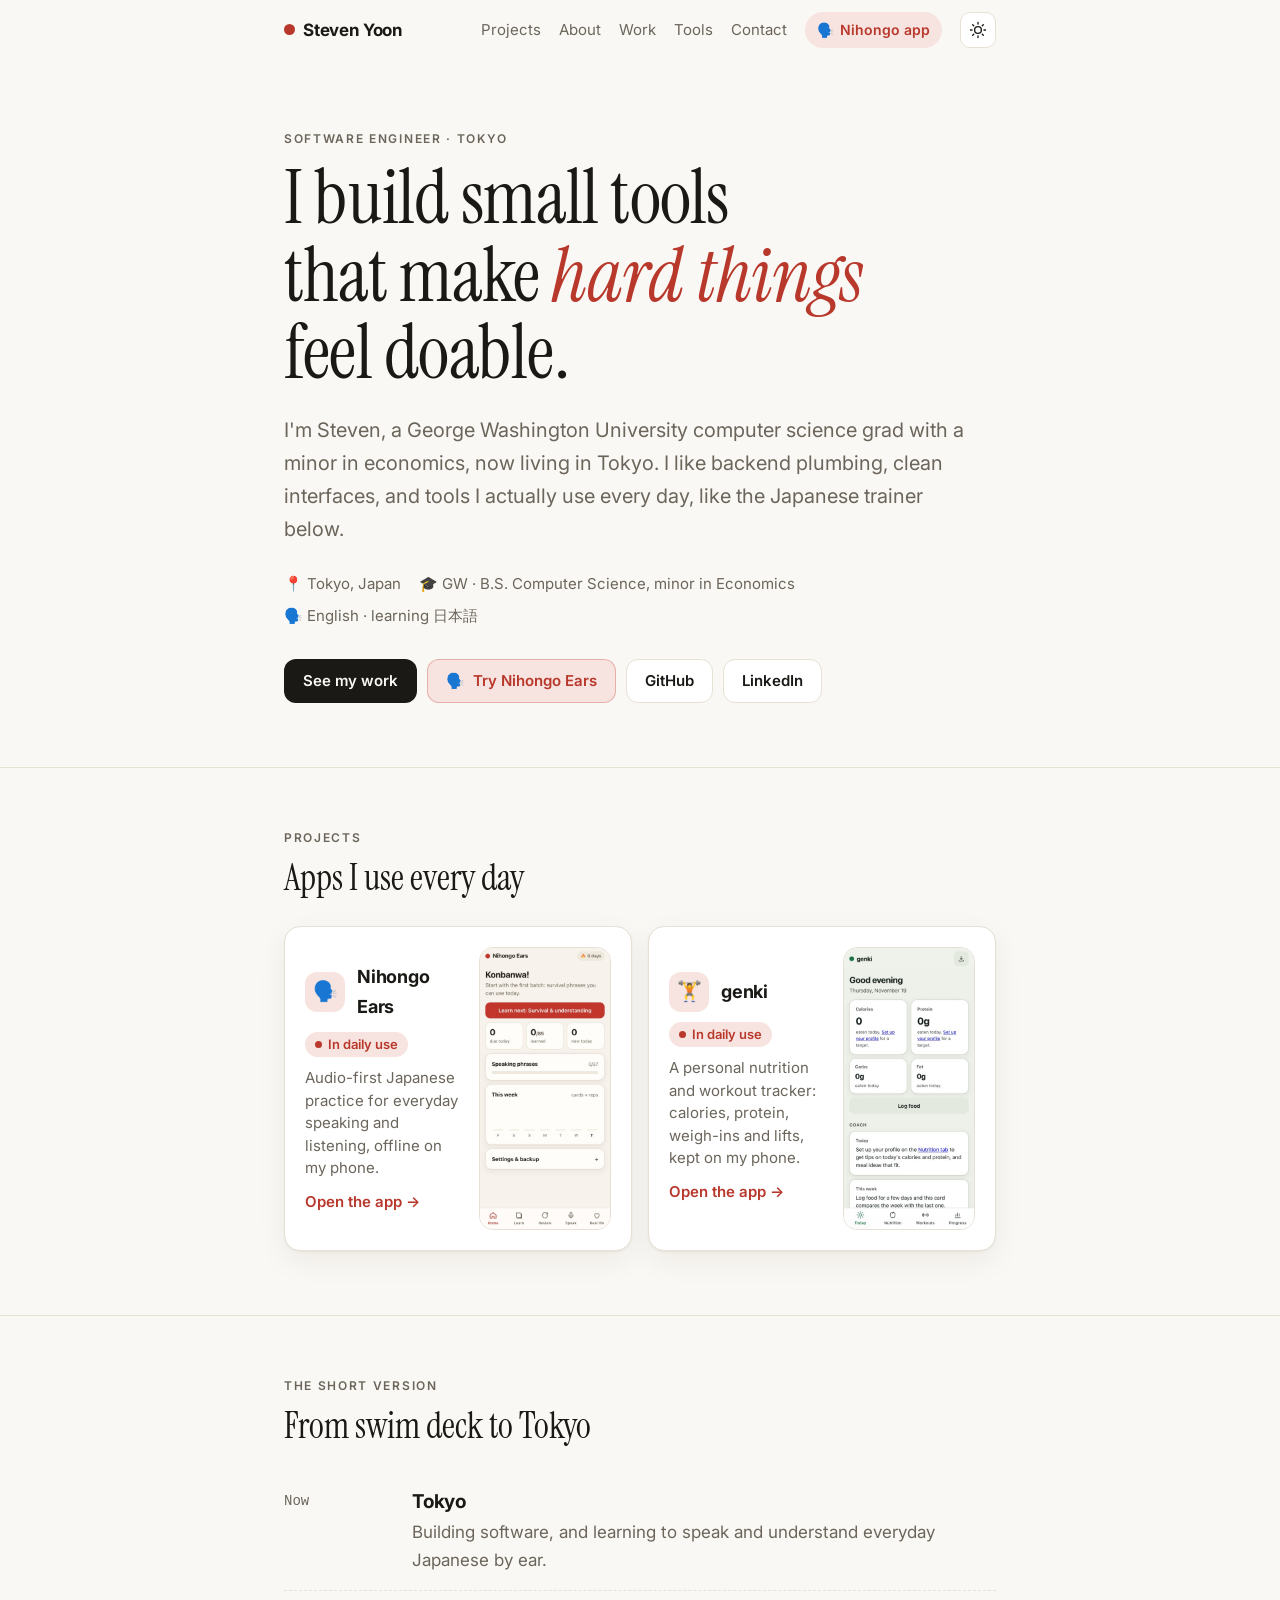
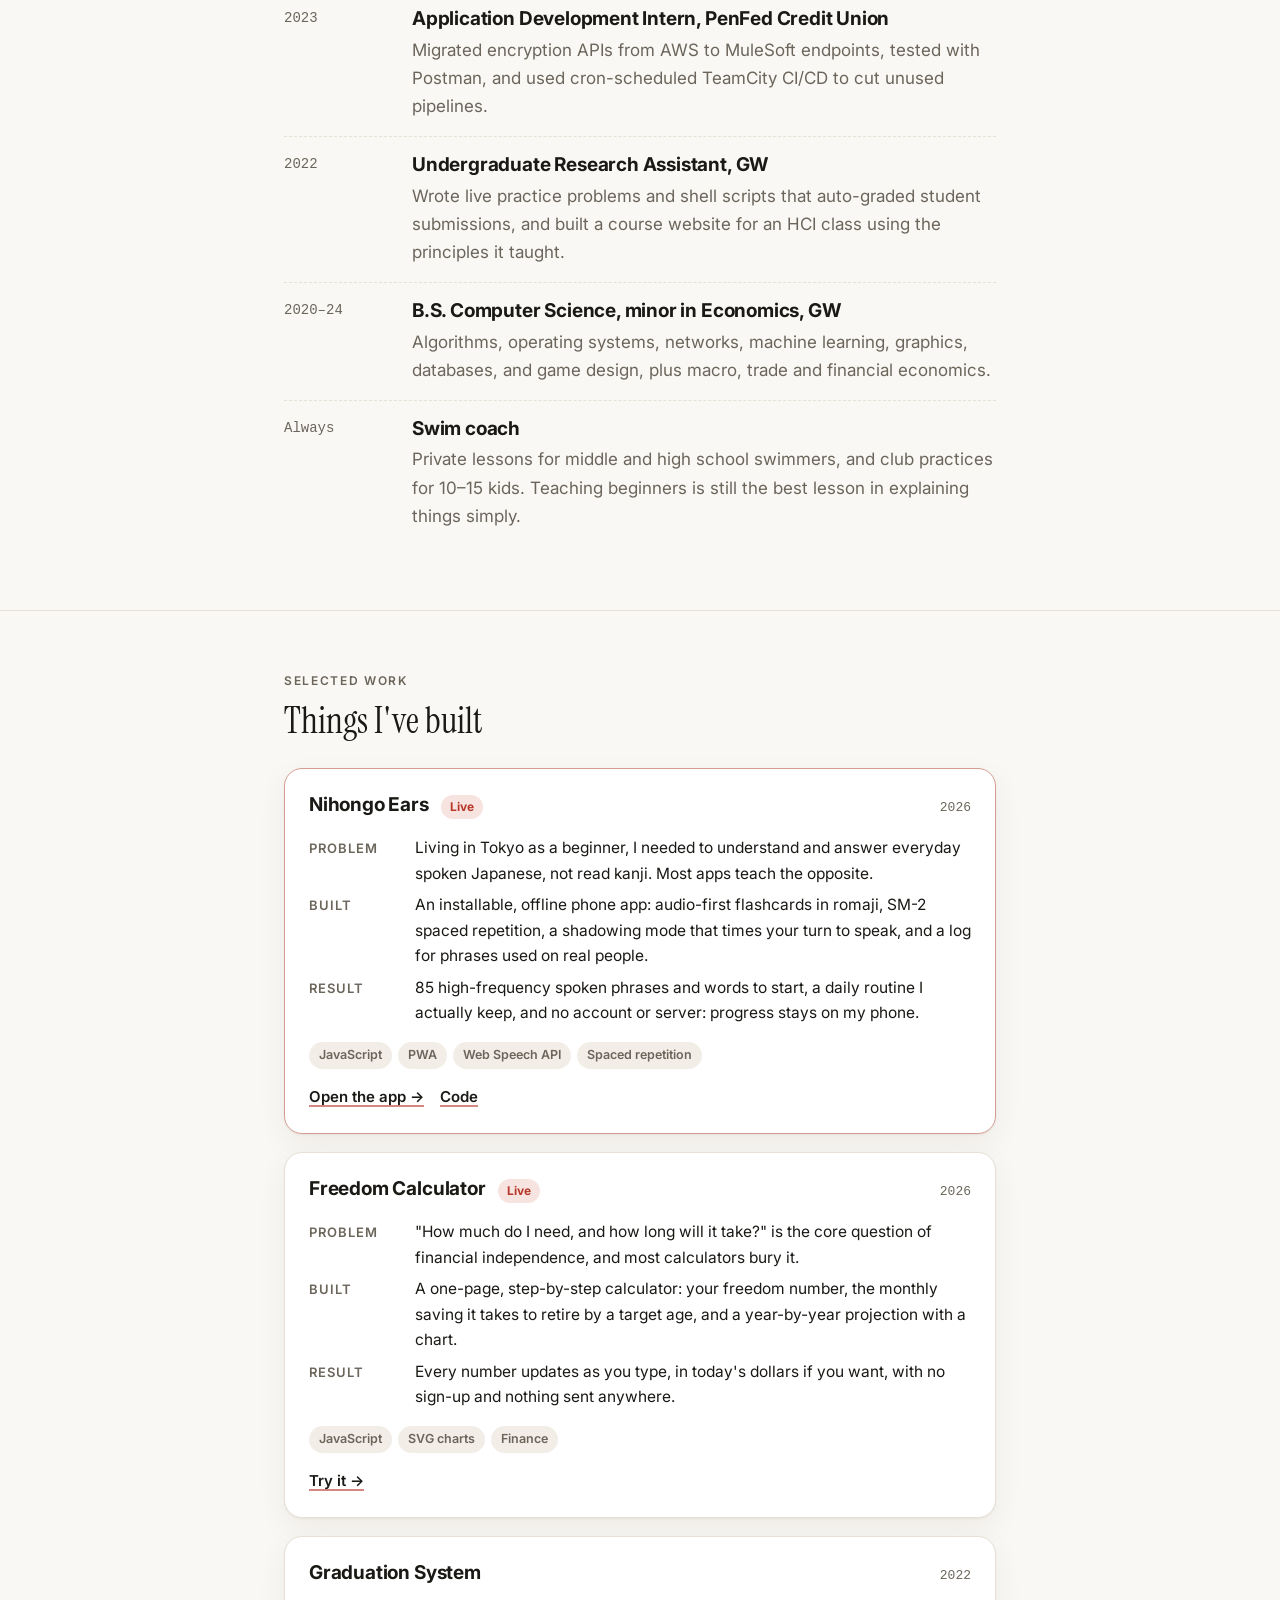
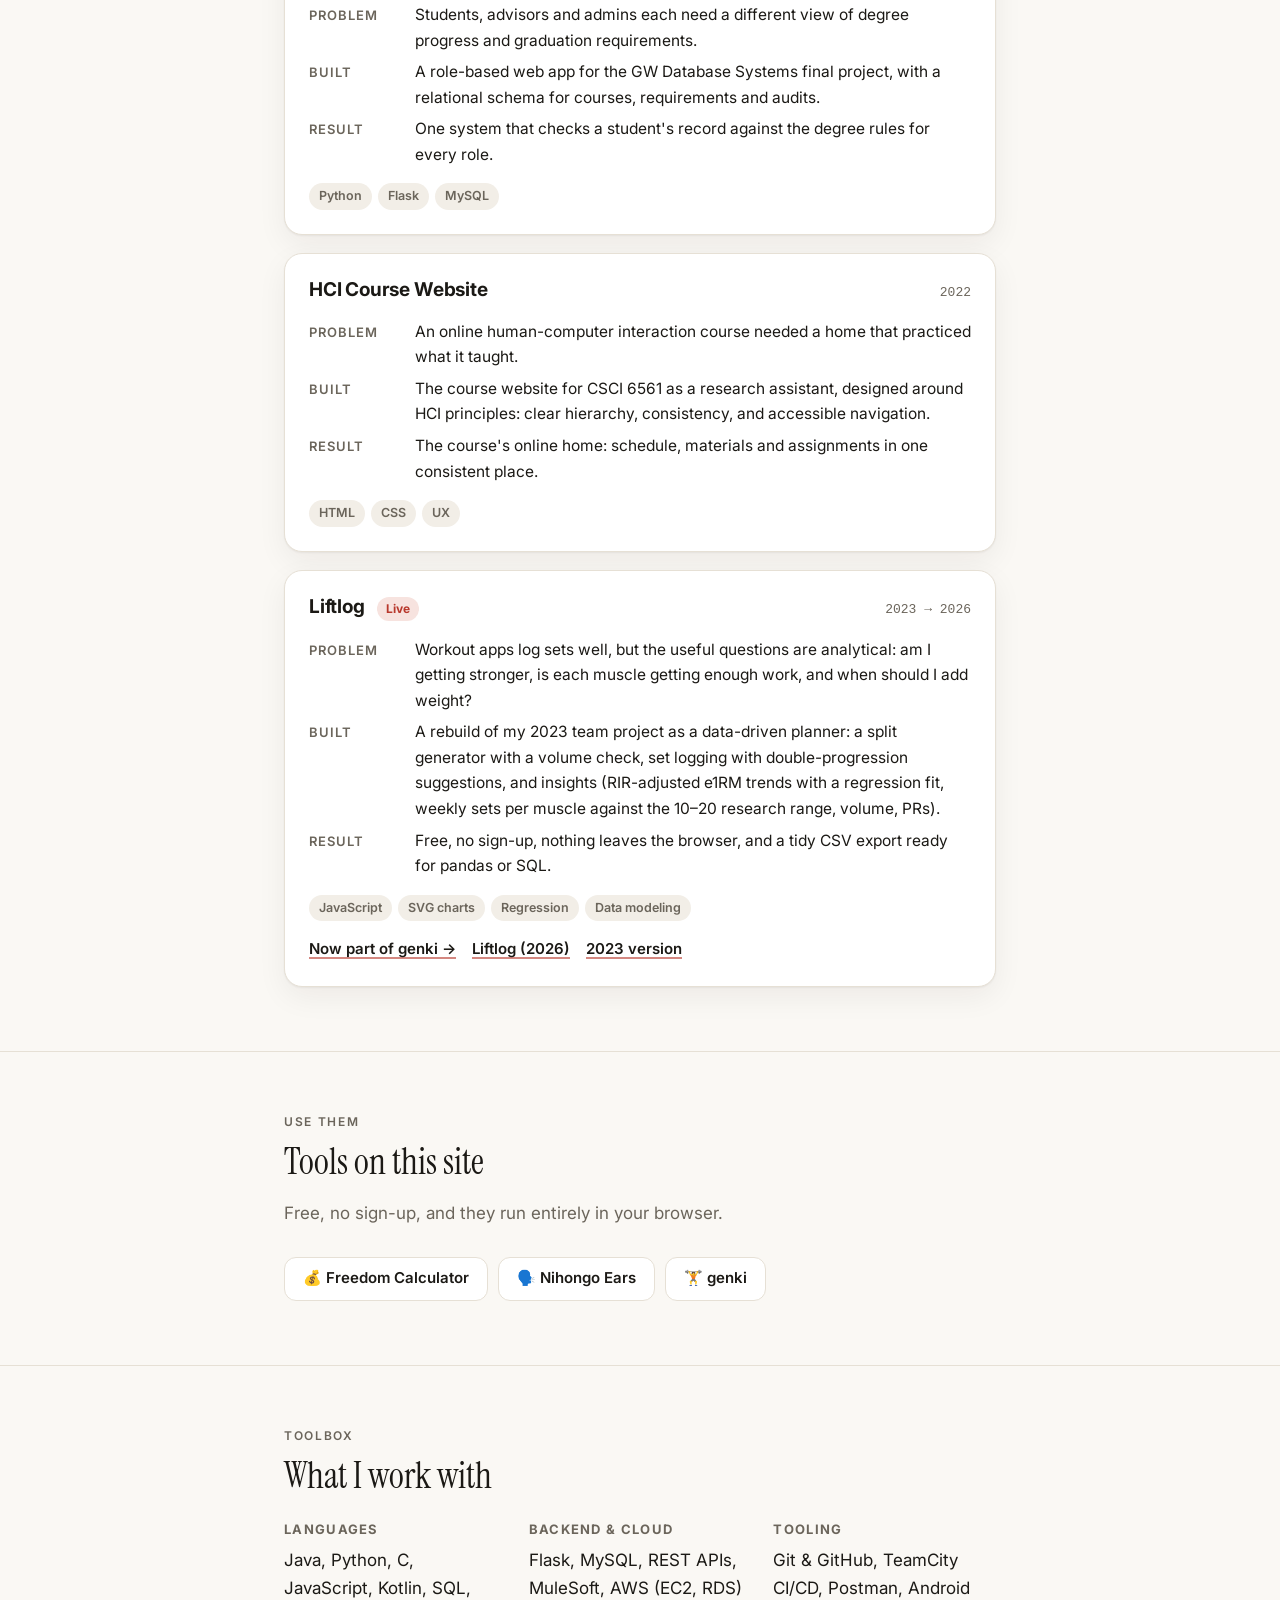
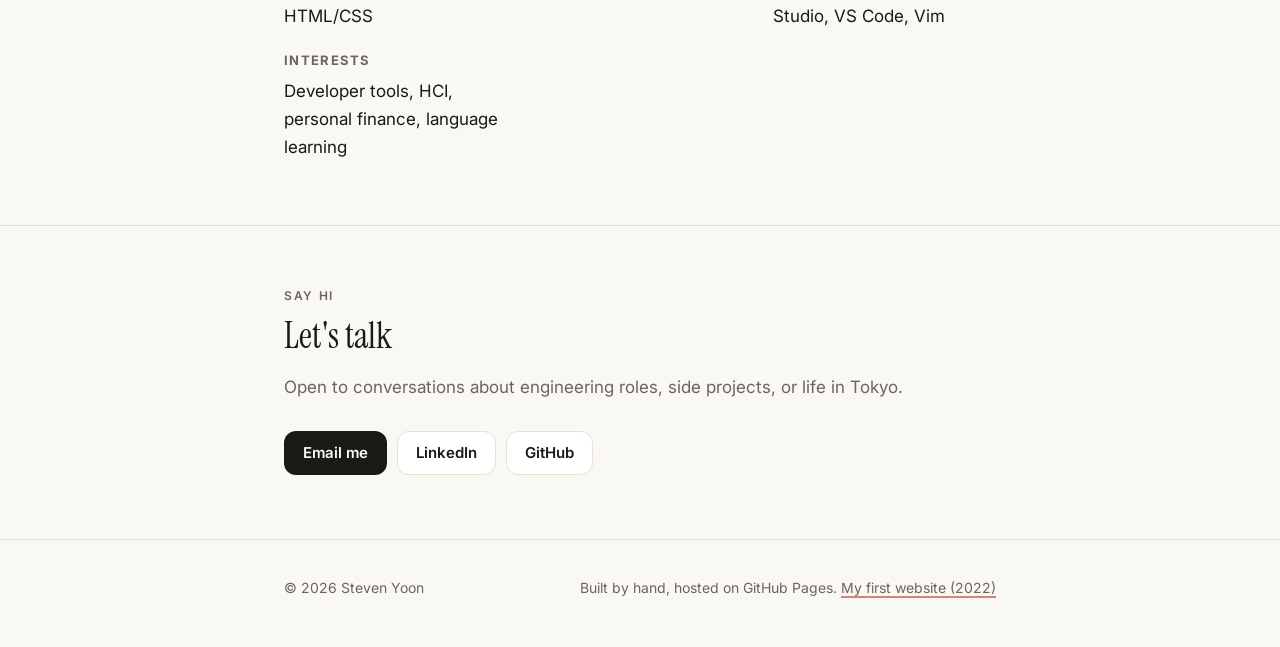
==== commit df0b79ec: "Add live app screenshots and a status line to the Projects cards Co-Authored-By: Claude Opus 5.5 <no" ====
--- a/index.html
+++ b/index.html
@@ -62,16 +62,24 @@
         <ul class="apps">
           <li>
             <a class="app" href="https://syoon291.github.io/nihongo/">
-              <span class="icon" aria-hidden="true">🗣️</span>
-              <span><b>Nihongo Ears</b><span class="muted">Audio-first Japanese practice for everyday speaking and listening, offline on my phone.</span></span>
-              <span class="go" aria-hidden="true">→</span>
+              <span class="body">
+                <span class="head"><span class="icon" aria-hidden="true">🗣️</span><b>Nihongo Ears</b></span>
+                <span class="status">In daily use</span>
+                <span class="muted">Audio-first Japanese practice for everyday speaking and listening, offline on my phone.</span>
+                <span class="go">Open the app <span aria-hidden="true">→</span></span>
+              </span>
+              <img class="shot" src="img/projects/nihongo.jpg" width="390" height="844" loading="lazy" alt="Nihongo Ears home screen on a phone: today's lesson, cards due and a weekly practice chart">
             </a>
           </li>
           <li>
             <a class="app" href="https://syoon291.github.io/genki/">
-              <span class="icon" aria-hidden="true">🏋️</span>
-              <span><b>genki</b><span class="muted">A personal nutrition and workout tracker: calories, protein, weigh-ins and lifts, kept on my phone.</span></span>
-              <span class="go" aria-hidden="true">→</span>
+              <span class="body">
+                <span class="head"><span class="icon" aria-hidden="true">🏋️</span><b>genki</b></span>
+                <span class="status">In daily use</span>
+                <span class="muted">A personal nutrition and workout tracker: calories, protein, weigh-ins and lifts, kept on my phone.</span>
+                <span class="go">Open the app <span aria-hidden="true">→</span></span>
+              </span>
+              <img class="shot" src="img/projects/genki.jpg" width="390" height="844" loading="lazy" alt="genki Today screen on a phone: calories, protein, carbs and fat for the day">
             </a>
           </li>
         </ul>
--- a/site.css
+++ b/site.css
@@ -168,12 +168,19 @@
 .linkish { border: 0; background: none; color: var(--accent); font: 600 14px var(--sans); cursor: pointer; padding: 0; text-decoration: underline; text-underline-offset: 3px; }
 
 /* ---------- apps (projects section) ---------- */
-.apps { list-style: none; margin: 28px 0 0; padding: 0; display: grid; gap: 12px; }
-.app { display: grid; grid-template-columns: 44px 1fr auto; align-items: center; gap: 16px; padding: 16px 20px; background: var(--surface); border: 1px solid var(--line); border-radius: 16px; box-shadow: var(--shadow); text-decoration: none; color: var(--ink); }
+.apps { list-style: none; margin: 28px 0 0; padding: 0; display: grid; gap: 16px; }
+@media (min-width: 760px) { .apps { grid-template-columns: 1fr 1fr; } }
+.app { display: grid; grid-template-columns: 1fr 132px; align-items: center; gap: 20px; height: 100%; box-sizing: border-box; padding: 20px; background: var(--surface); border: 1px solid var(--line); border-radius: 16px; box-shadow: var(--shadow); text-decoration: none; color: var(--ink); }
 .app:hover { color: var(--ink); border-color: color-mix(in srgb, var(--accent) 40%, var(--line)); }
-.app .icon { width: 44px; height: 44px; border-radius: 12px; background: var(--accent-soft); display: grid; place-items: center; font-size: 22px; }
-.app b { display: block; font-size: 17px; letter-spacing: -.01em; }
-.app .muted { display: block; font-size: 15px; line-height: 1.5; }
-.app .go { display: inline-block; color: var(--accent); font-weight: 700; transition: transform .15s; }
-.app:hover .go { transform: translateX(2px); }
-@media (max-width: 420px) { .app { grid-template-columns: 40px 1fr; gap: 12px; padding: 14px 16px; } .app .icon { width: 40px; height: 40px; } .app .go { display: none; } }
+.app .body { display: grid; gap: 10px; align-content: center; }
+.app .head { display: flex; align-items: center; gap: 12px; }
+.app .icon { flex: none; width: 40px; height: 40px; border-radius: 12px; background: var(--accent-soft); display: grid; place-items: center; font-size: 20px; }
+.app b { font-size: 18px; letter-spacing: -.01em; }
+.app .status { justify-self: start; display: inline-flex; align-items: center; gap: 6px; padding: 2px 10px; border-radius: 99px; background: var(--accent-soft); color: var(--accent); font-size: 13px; font-weight: 600; }
+.app .status::before { content: ""; width: 7px; height: 7px; border-radius: 50%; background: currentColor; }
+.app .muted { font-size: 15px; line-height: 1.5; }
+.app .go { color: var(--accent); font-size: 15px; font-weight: 600; }
+.app .go span { display: inline-block; transition: transform .15s; }
+.app:hover .go span { transform: translateX(2px); }
+.app .shot { display: block; width: 100%; height: auto; border-radius: 14px; border: 1px solid var(--line); background: var(--line); }
+@media (max-width: 420px) { .app { grid-template-columns: 1fr 104px; gap: 14px; padding: 16px; } .app .icon { width: 36px; height: 36px; font-size: 18px; } }
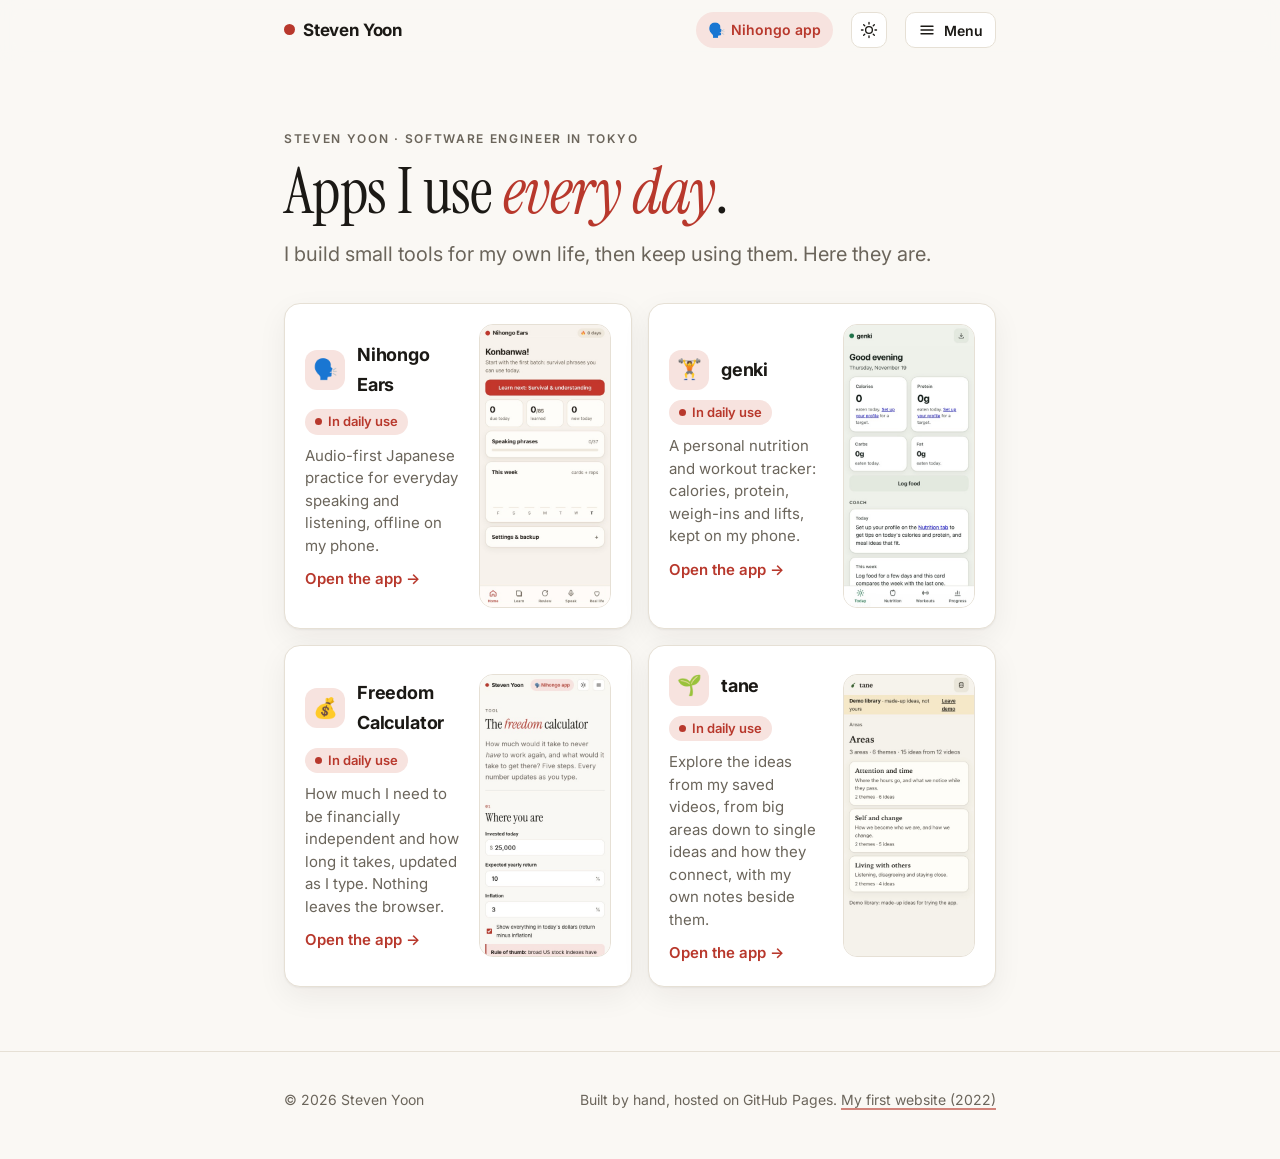
==== commit e4c4ce81: "Apps-first home page; About, Work, Skills and Contact move to their own pages behind a Menu pane Co-" ====
--- a/index.html
+++ b/index.html
@@ -4,9 +4,9 @@
   <meta charset="utf-8">
   <meta name="viewport" content="width=device-width, initial-scale=1">
   <title>Steven Yoon</title>
-  <meta name="description" content="Steven Yoon: software engineer in Tokyo. GW computer science, small useful tools, and learning Japanese by ear.">
+  <meta name="description" content="Steven Yoon: software engineer in Tokyo. The apps I built and use every day.">
   <meta property="og:title" content="Steven Yoon">
-  <meta property="og:description" content="Software engineer in Tokyo. Small useful tools, and learning Japanese by ear.">
+  <meta property="og:description" content="Apps I built and use every day: Japanese by ear, nutrition and lifting, a financial independence calculator, and ideas from saved videos.">
   <meta property="og:type" content="website">
   <meta property="og:url" content="https://syoon291.github.io/">
   <link rel="icon" href="favicon.svg" type="image/svg+xml">
@@ -19,46 +19,41 @@
 <body>
   <header class="nav">
     <div class="wrap">
-      <a class="name" href="#top"><i aria-hidden="true"></i>Steven Yoon</a>
-      <nav class="links" aria-label="Sections">
-        <a href="#projects">Projects</a>
-        <a href="#about">About</a>
-        <a href="#work">Work</a>
-        <a href="#tools">Tools</a>
-        <a href="#contact">Contact</a>
-      </nav>
+      <a class="name" href="/"><i aria-hidden="true"></i>Steven Yoon</a>
       <a class="app-pill" href="https://syoon291.github.io/nihongo/" title="Nihongo Ears: my Japanese speaking and listening app"><span aria-hidden="true">🗣️</span>Nihongo app</a>
       <button class="theme-btn" type="button" aria-label="Switch light or dark theme" data-theme-toggle>
         <svg viewBox="0 0 24 24" aria-hidden="true"><circle cx="12" cy="12" r="4.5"/><path d="M12 2v2M12 20v2M4.9 4.9l1.4 1.4M17.7 17.7l1.4 1.4M2 12h2M20 12h2M4.9 19.1l1.4-1.4M17.7 6.3l1.4-1.4"/></svg>
       </button>
+      <button class="menu-btn" type="button" aria-haspopup="dialog" aria-controls="site-menu" aria-expanded="false" data-menu-open>
+        <svg viewBox="0 0 24 24" aria-hidden="true"><path d="M4 7h16M4 12h16M4 17h16"/></svg><span>Menu</span>
+      </button>
     </div>
   </header>
+  <dialog class="menu" id="site-menu" aria-labelledby="site-menu-title">
+    <div class="menu-head">
+      <h2 id="site-menu-title">Menu</h2>
+      <button class="theme-btn" type="button" aria-label="Close menu" data-menu-close>
+        <svg viewBox="0 0 24 24" aria-hidden="true"><path d="M6 6l12 12M18 6L6 18"/></svg>
+      </button>
+    </div>
+    <nav aria-label="Site">
+      <ul>
+          <li><a href="/" aria-current="page"><b>Apps</b><span>What I use every day</span></a></li>
+          <li><a href="/about/"><b>About</b><span>From swim deck to Tokyo</span></a></li>
+          <li><a href="/work/"><b>Work</b><span>Things I've built</span></a></li>
+          <li><a href="/skills/"><b>Skills</b><span>What I work with</span></a></li>
+          <li><a href="/contact/"><b>Contact</b><span>Say hi</span></a></li>
+      </ul>
+    </nav>
+    <p class="menu-out"><a href="https://github.com/syoon291">GitHub</a><a href="https://www.linkedin.com/in/syoon291">LinkedIn</a></p>
+  </dialog>
 
   <main id="top">
-    <section class="hero">
+    <section class="hero home">
       <div class="wrap">
-        <p class="eyebrow">Software engineer · Tokyo</p>
-        <h1 class="display">I build small tools<br>that make <em>hard things</em><br>feel doable.</h1>
-        <!-- TODO: replace with your current role and company, e.g. "Software engineer at ___ in Tokyo." -->
-        <p class="lede">I'm Steven, a George Washington University computer science grad with a minor in economics, now living in Tokyo. I like backend plumbing, clean interfaces, and tools I actually use every day, like the Japanese trainer below.</p>
-        <div class="meta">
-          <span>📍 Tokyo, Japan</span>
-          <span>🎓 GW · B.S. Computer Science, minor in Economics</span>
-          <span>🗣️ English · learning 日本語</span>
-        </div>
-        <div class="cta">
-          <a class="btn primary" href="#work">See my work</a>
-          <a class="btn accent" href="https://syoon291.github.io/nihongo/"><span aria-hidden="true">🗣️</span>Try Nihongo Ears</a>
-          <a class="btn" href="https://github.com/syoon291">GitHub</a>
-          <a class="btn" href="https://www.linkedin.com/in/syoon291">LinkedIn</a>
-        </div>
-      </div>
-    </section>
-
-    <section id="projects">
-      <div class="wrap">
-        <p class="eyebrow">Projects</p>
-        <h2>Apps I use every day</h2>
+        <p class="eyebrow">Steven Yoon · Software engineer in Tokyo</p>
+        <h1 class="display">Apps I use <em>every day</em>.</h1>
+        <p class="lede">I build small tools for my own life, then keep using them. Here they are.</p>
         <ul class="apps">
           <li>
             <a class="app" href="https://syoon291.github.io/nihongo/">
@@ -82,143 +77,29 @@
               <img class="shot" src="img/projects/genki.jpg" width="390" height="844" loading="lazy" alt="genki Today screen on a phone: calories, protein, carbs and fat for the day">
             </a>
           </li>
-        </ul>
-      </div>
-    </section>
-
-    <section id="about">
-      <div class="wrap">
-        <p class="eyebrow">The short version</p>
-        <h2>From swim deck to Tokyo</h2>
-        <ol class="timeline">
-          <!-- TODO: add your current role as the newest entry -->
           <li>
-            <span class="when">Now</span>
-            <div><h3>Tokyo</h3><p>Building software, and learning to speak and understand everyday Japanese by ear.</p></div>
+            <a class="app" href="tools/freedom/">
+              <span class="body">
+                <span class="head"><span class="icon" aria-hidden="true">💰</span><b>Freedom Calculator</b></span>
+                <span class="status">In daily use</span>
+                <span class="muted">How much I need to be financially independent and how long it takes, updated as I type. Nothing leaves the browser.</span>
+                <span class="go">Open the app <span aria-hidden="true">→</span></span>
+              </span>
+              <img class="shot" src="img/projects/freedom.jpg" width="390" height="844" loading="lazy" alt="Freedom Calculator on a phone: amount invested today, expected return and the first steps of the calculator">
+            </a>
           </li>
           <li>
-            <span class="when">2023</span>
-            <div><h3>Application Development Intern, PenFed Credit Union</h3><p>Migrated encryption APIs from AWS to MuleSoft endpoints, tested with Postman, and used cron-scheduled TeamCity CI/CD to cut unused pipelines.</p></div>
+            <a class="app" href="https://syoon291.github.io/tane/">
+              <span class="body">
+                <span class="head"><span class="icon" aria-hidden="true">🌱</span><b>tane</b></span>
+                <span class="status">In daily use</span>
+                <span class="muted">Explore the ideas from my saved videos, from big areas down to single ideas and how they connect, with my own notes beside them.</span>
+                <span class="go">Open the app <span aria-hidden="true">→</span></span>
+              </span>
+              <img class="shot" src="img/projects/tane.jpg" width="390" height="844" loading="lazy" alt="tane on a phone showing a demo library: a list of areas, each with its count of themes and ideas">
+            </a>
           </li>
-          <li>
-            <span class="when">2022</span>
-            <div><h3>Undergraduate Research Assistant, GW</h3><p>Wrote live practice problems and shell scripts that auto-graded student submissions, and built a course website for an HCI class using the principles it taught.</p></div>
-          </li>
-          <!-- TODO: confirm graduation year -->
-          <li>
-            <span class="when">2020–24</span>
-            <div><h3>B.S. Computer Science, minor in Economics, GW</h3><p>Algorithms, operating systems, networks, machine learning, graphics, databases, and game design, plus macro, trade and financial economics.</p></div>
-          </li>
-          <li>
-            <span class="when">Always</span>
-            <div><h3>Swim coach</h3><p>Private lessons for middle and high school swimmers, and club practices for 10–15 kids. Teaching beginners is still the best lesson in explaining things simply.</p></div>
-          </li>
-        </ol>
-      </div>
-    </section>
-
-    <section id="work">
-      <div class="wrap">
-        <p class="eyebrow">Selected work</p>
-        <h2>Things I've built</h2>
-        <div class="projects">
-
-          <article class="project featured">
-            <div class="top"><h3>Nihongo Ears</h3><span class="badge">Live</span><span class="year">2026</span></div>
-            <dl>
-              <dt>Problem</dt><dd>Living in Tokyo as a beginner, I needed to understand and answer everyday spoken Japanese, not read kanji. Most apps teach the opposite.</dd>
-              <dt>Built</dt><dd>An installable, offline phone app: audio-first flashcards in romaji, SM-2 spaced repetition, a shadowing mode that times your turn to speak, and a log for phrases used on real people.</dd>
-              <dt>Result</dt><dd>85 high-frequency spoken phrases and words to start, a daily routine I actually keep, and no account or server: progress stays on my phone.</dd>
-            </dl>
-            <div class="tags"><span class="tag">JavaScript</span><span class="tag">PWA</span><span class="tag">Web Speech API</span><span class="tag">Spaced repetition</span></div>
-            <div class="links-row"><a href="https://syoon291.github.io/nihongo/">Open the app →</a><a href="https://github.com/syoon291/nihongo">Code</a></div>
-          </article>
-
-          <article class="project">
-            <div class="top"><h3>Freedom Calculator</h3><span class="badge">Live</span><span class="year">2026</span></div>
-            <dl>
-              <dt>Problem</dt><dd>"How much do I need, and how long will it take?" is the core question of financial independence, and most calculators bury it.</dd>
-              <dt>Built</dt><dd>A one-page, step-by-step calculator: your freedom number, the monthly saving it takes to retire by a target age, and a year-by-year projection with a chart.</dd>
-              <dt>Result</dt><dd>Every number updates as you type, in today's dollars if you want, with no sign-up and nothing sent anywhere.</dd>
-            </dl>
-            <div class="tags"><span class="tag">JavaScript</span><span class="tag">SVG charts</span><span class="tag">Finance</span></div>
-            <div class="links-row"><a href="tools/freedom/">Try it →</a></div>
-          </article>
-
-          <article class="project">
-            <!-- TODO: add a measurable outcome (grade, users, queries) if you have one -->
-            <div class="top"><h3>Graduation System</h3><span class="year">2022</span></div>
-            <dl>
-              <dt>Problem</dt><dd>Students, advisors and admins each need a different view of degree progress and graduation requirements.</dd>
-              <dt>Built</dt><dd>A role-based web app for the GW Database Systems final project, with a relational schema for courses, requirements and audits.</dd>
-              <dt>Result</dt><dd>One system that checks a student's record against the degree rules for every role.</dd>
-            </dl>
-            <div class="tags"><span class="tag">Python</span><span class="tag">Flask</span><span class="tag">MySQL</span></div>
-          </article>
-
-          <article class="project">
-            <div class="top"><h3>HCI Course Website</h3><span class="year">2022</span></div>
-            <dl>
-              <dt>Problem</dt><dd>An online human-computer interaction course needed a home that practiced what it taught.</dd>
-              <dt>Built</dt><dd>The course website for CSCI 6561 as a research assistant, designed around HCI principles: clear hierarchy, consistency, and accessible navigation.</dd>
-              <!-- TODO: add how it was used (semesters, number of students) -->
-              <dt>Result</dt><dd>The course's online home: schedule, materials and assignments in one consistent place.</dd>
-            </dl>
-            <div class="tags"><span class="tag">HTML</span><span class="tag">CSS</span><span class="tag">UX</span></div>
-          </article>
-
-          <article class="project">
-            <div class="top"><h3>Liftlog</h3><span class="badge">Live</span><span class="year">2023 → 2026</span></div>
-            <dl>
-              <dt>Problem</dt><dd>Workout apps log sets well, but the useful questions are analytical: am I getting stronger, is each muscle getting enough work, and when should I add weight?</dd>
-              <dt>Built</dt><dd>A rebuild of my 2023 team project as a data-driven planner: a split generator with a volume check, set logging with double-progression suggestions, and insights (RIR-adjusted e1RM trends with a regression fit, weekly sets per muscle against the 10–20 research range, volume, PRs).</dd>
-              <dt>Result</dt><dd>Free, no sign-up, nothing leaves the browser, and a tidy CSV export ready for pandas or SQL.</dd>
-            </dl>
-            <div class="tags"><span class="tag">JavaScript</span><span class="tag">SVG charts</span><span class="tag">Regression</span><span class="tag">Data modeling</span></div>
-            <div class="links-row"><a href="https://syoon291.github.io/genki/">Now part of genki →</a><a href="workout/">Liftlog (2026)</a><a href="workout/legacy/">2023 version</a></div>
-          </article>
-
-        </div>
-      </div>
-    </section>
-
-    <section id="tools">
-      <div class="wrap">
-        <p class="eyebrow">Use them</p>
-        <h2>Tools on this site</h2>
-        <p class="muted">Free, no sign-up, and they run entirely in your browser.</p>
-        <div class="cta">
-          <a class="btn" href="tools/freedom/">💰 Freedom Calculator</a>
-          <a class="btn" href="https://syoon291.github.io/nihongo/">🗣️ Nihongo Ears</a>
-          <a class="btn" href="https://syoon291.github.io/genki/">🏋️ genki</a>
-        </div>
-      </div>
-    </section>
-
-    <section id="skills">
-      <div class="wrap">
-        <p class="eyebrow">Toolbox</p>
-        <h2>What I work with</h2>
-        <div class="skills">
-          <div><h3>Languages</h3><p>Java, Python, C, JavaScript, Kotlin, SQL, HTML/CSS</p></div>
-          <div><h3>Backend & cloud</h3><p>Flask, MySQL, REST APIs, MuleSoft, AWS (EC2, RDS)</p></div>
-          <div><h3>Tooling</h3><p>Git & GitHub, TeamCity CI/CD, Postman, Android Studio, VS Code, Vim</p></div>
-          <div><h3>Interests</h3><p>Developer tools, HCI, personal finance, language learning</p></div>
-        </div>
-      </div>
-    </section>
-
-    <section id="contact">
-      <div class="wrap">
-        <p class="eyebrow">Say hi</p>
-        <h2>Let's talk</h2>
-        <!-- TODO: confirm this is the email you want public (your GW address may be retired) -->
-        <p class="muted">Open to conversations about engineering roles, side projects, or life in Tokyo.</p>
-        <div class="cta">
-          <a class="btn primary" href="mailto:syoon291@gwu.edu">Email me</a>
-          <a class="btn" href="https://www.linkedin.com/in/syoon291">LinkedIn</a>
-          <a class="btn" href="https://github.com/syoon291">GitHub</a>
-        </div>
+        </ul>
       </div>
     </section>
   </main>
--- a/site.css
+++ b/site.css
@@ -76,8 +76,30 @@
 .theme-btn svg { width: 18px; height: 18px; fill: none; stroke: currentColor; stroke-width: 1.8; stroke-linecap: round; }
 .app-pill { flex: none; display: inline-flex; align-items: center; gap: 6px; min-height: 36px; padding: 0 12px; border-radius: 99px; background: var(--accent-soft); color: var(--accent); font-size: 14px; font-weight: 600; text-decoration: none; white-space: nowrap; }
 .app-pill:hover { color: var(--accent); background: color-mix(in srgb, var(--accent) 22%, var(--accent-soft)); }
-@media (max-width: 560px) { .nav .links { display: none; } .nav .links + * { margin-left: auto; } .nav .wrap { gap: 10px; } }
+.nav .app-pill { margin-left: auto; }
+.menu-btn { display: inline-flex; align-items: center; gap: 8px; min-height: 36px; padding: 0 12px; border: 1px solid var(--line); background: var(--surface); color: var(--ink); border-radius: 10px; font: 600 14px var(--sans); cursor: pointer; }
+.menu-btn[hidden] { display: none; }
+.menu-btn svg, .menu-head svg { width: 18px; height: 18px; fill: none; stroke: currentColor; stroke-width: 1.8; stroke-linecap: round; }
+@media (max-width: 560px) { .nav .wrap { gap: 10px; } }
+@media (max-width: 420px) { .menu-btn span { position: absolute; width: 1px; height: 1px; overflow: hidden; clip: rect(0 0 0 0); white-space: nowrap; } .menu-btn { width: 36px; padding: 0; justify-content: center; } }
 @media (max-width: 359px) { .app-pill span { display: none; } }
+
+/* ---------- menu pane ---------- */
+.menu { margin: 0 0 0 auto; height: 100%; max-height: none; width: min(340px, 88vw); padding: 0; border: 0; border-left: 1px solid var(--line); background: var(--bg); color: var(--ink); box-shadow: var(--shadow); }
+.menu::backdrop { background: rgba(0, 0, 0, .35); }
+.menu[open] { display: flex; flex-direction: column; animation: menu-in .18s ease-out; }
+@keyframes menu-in { from { transform: translateX(24px); opacity: 0; } }
+@media (prefers-reduced-motion: reduce) { .menu[open] { animation: none; } html { scroll-behavior: auto; } }
+.menu-head { display: flex; align-items: center; justify-content: space-between; height: 60px; padding: 0 16px 0 24px; border-bottom: 1px solid var(--line); }
+.menu-head h2 { font: 600 12px/1 var(--sans); letter-spacing: .14em; text-transform: uppercase; color: var(--muted); margin: 0; }
+.menu ul { list-style: none; margin: 0; padding: 12px; }
+.menu li a { display: grid; gap: 2px; padding: 12px; border-radius: 12px; text-decoration: none; }
+.menu li a b { font-size: 17px; }
+.menu li a span { font-size: 14px; color: var(--muted); }
+.menu li a:hover { color: var(--ink); background: var(--surface-2); }
+.menu li a[aria-current="page"] { background: var(--accent-soft); }
+.menu li a[aria-current="page"] b { color: var(--accent); }
+.menu-out { display: flex; gap: 18px; margin: auto 0 0; padding: 20px 24px 28px; border-top: 1px solid var(--line); font-size: 15px; font-weight: 600; }
 
 /* ---------- type ---------- */
 .display { font-family: var(--serif); font-weight: 400; font-size: clamp(44px, 9vw, 76px); line-height: 1.02; letter-spacing: -.01em; margin: 0; }
@@ -92,6 +114,12 @@
 section { padding: 64px 0; border-top: 1px solid var(--line); }
 .hero { padding: 72px 0 64px; border-top: 0; }
 .hero .meta { display: flex; flex-wrap: wrap; gap: 8px 18px; margin-top: 26px; font-size: 15px; color: var(--muted); }
+.hero.sub .lede + .meta { margin-top: 18px; }
+.hero.sub .display { font-size: clamp(40px, 8vw, 64px); }
+.hero.sub .timeline, .hero.sub .projects, .hero.sub .skills { margin-top: 36px; }
+.home .display { font-size: clamp(40px, 8vw, 64px); }
+.home .lede { margin-top: 14px; }
+.home .apps { margin-top: 32px; }
 .hero .meta span { display: inline-flex; align-items: center; gap: 6px; }
 .cta { display: flex; flex-wrap: wrap; gap: 10px; margin-top: 30px; }
 .btn { display: inline-flex; align-items: center; gap: 8px; min-height: 44px; padding: 0 18px; border-radius: 12px; border: 1px solid var(--line); background: var(--surface); font-weight: 600; font-size: 15px; text-decoration: none; color: var(--ink); cursor: pointer; }
